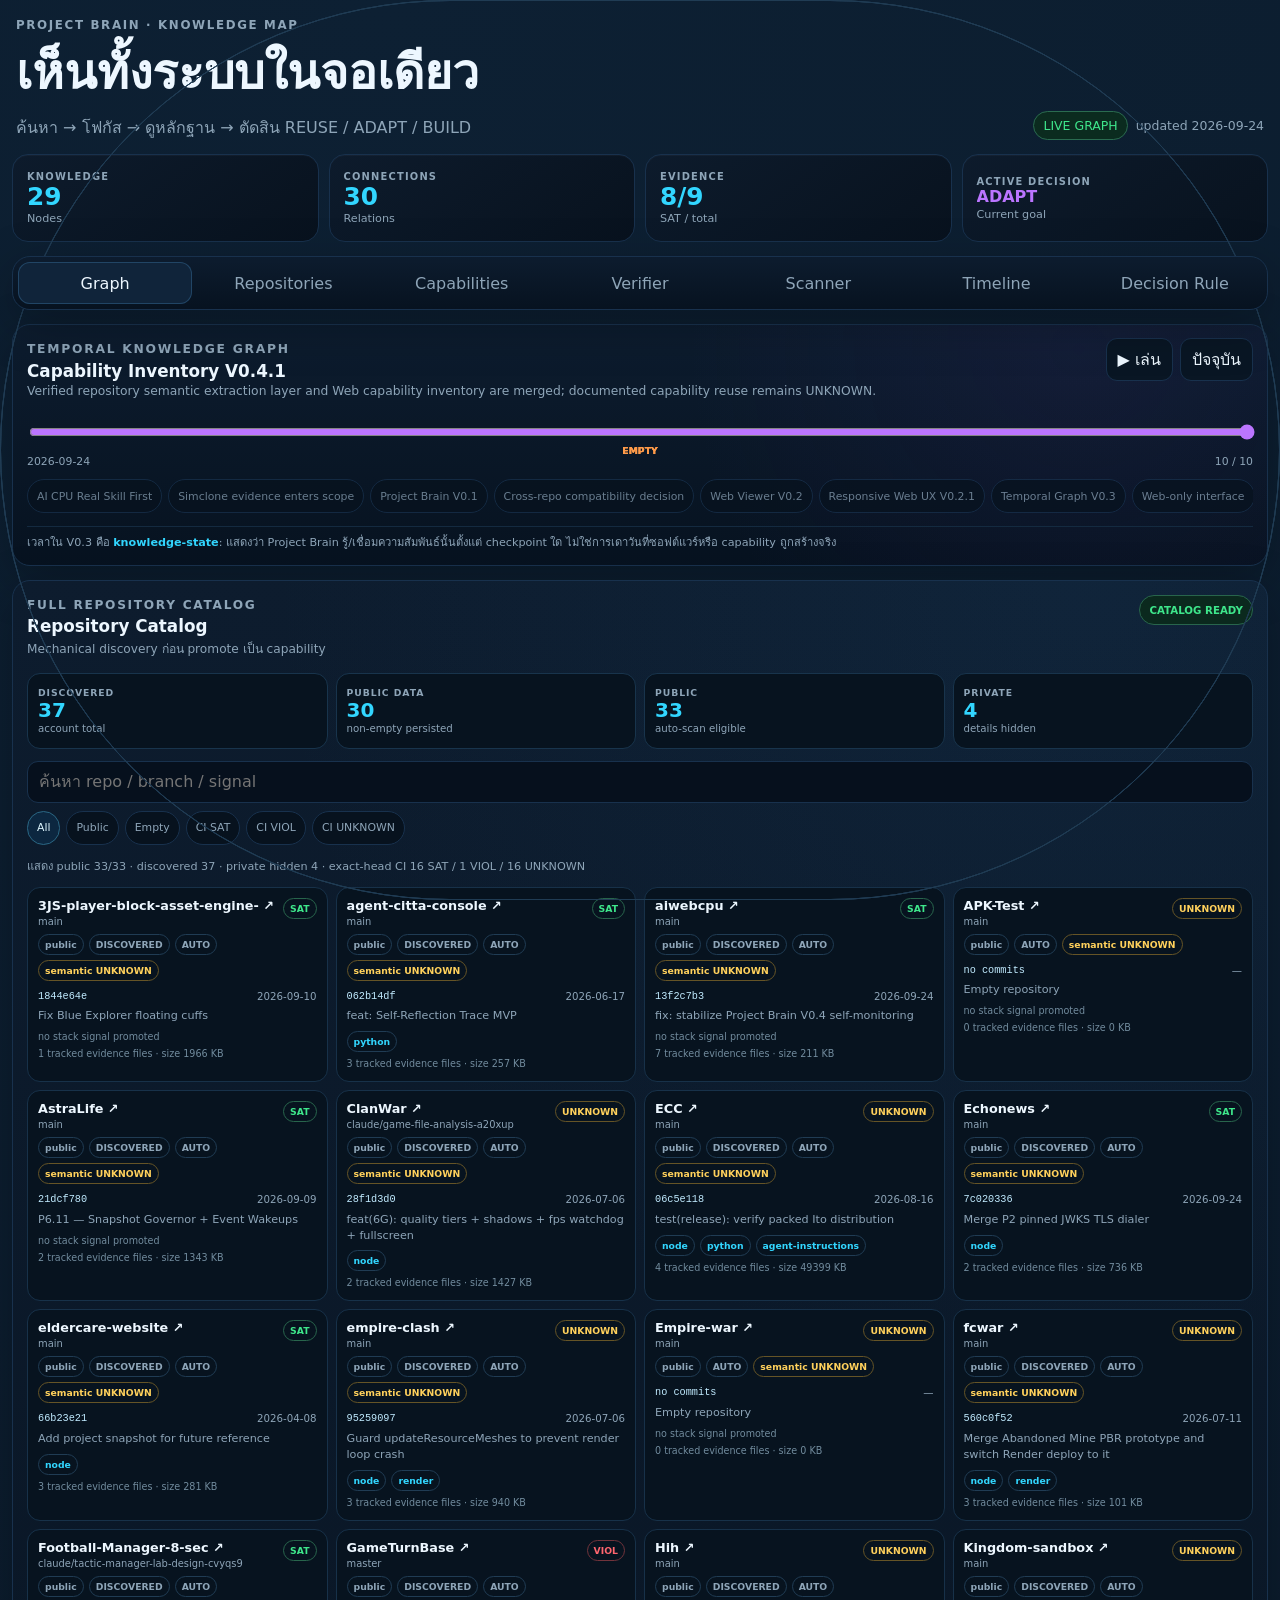
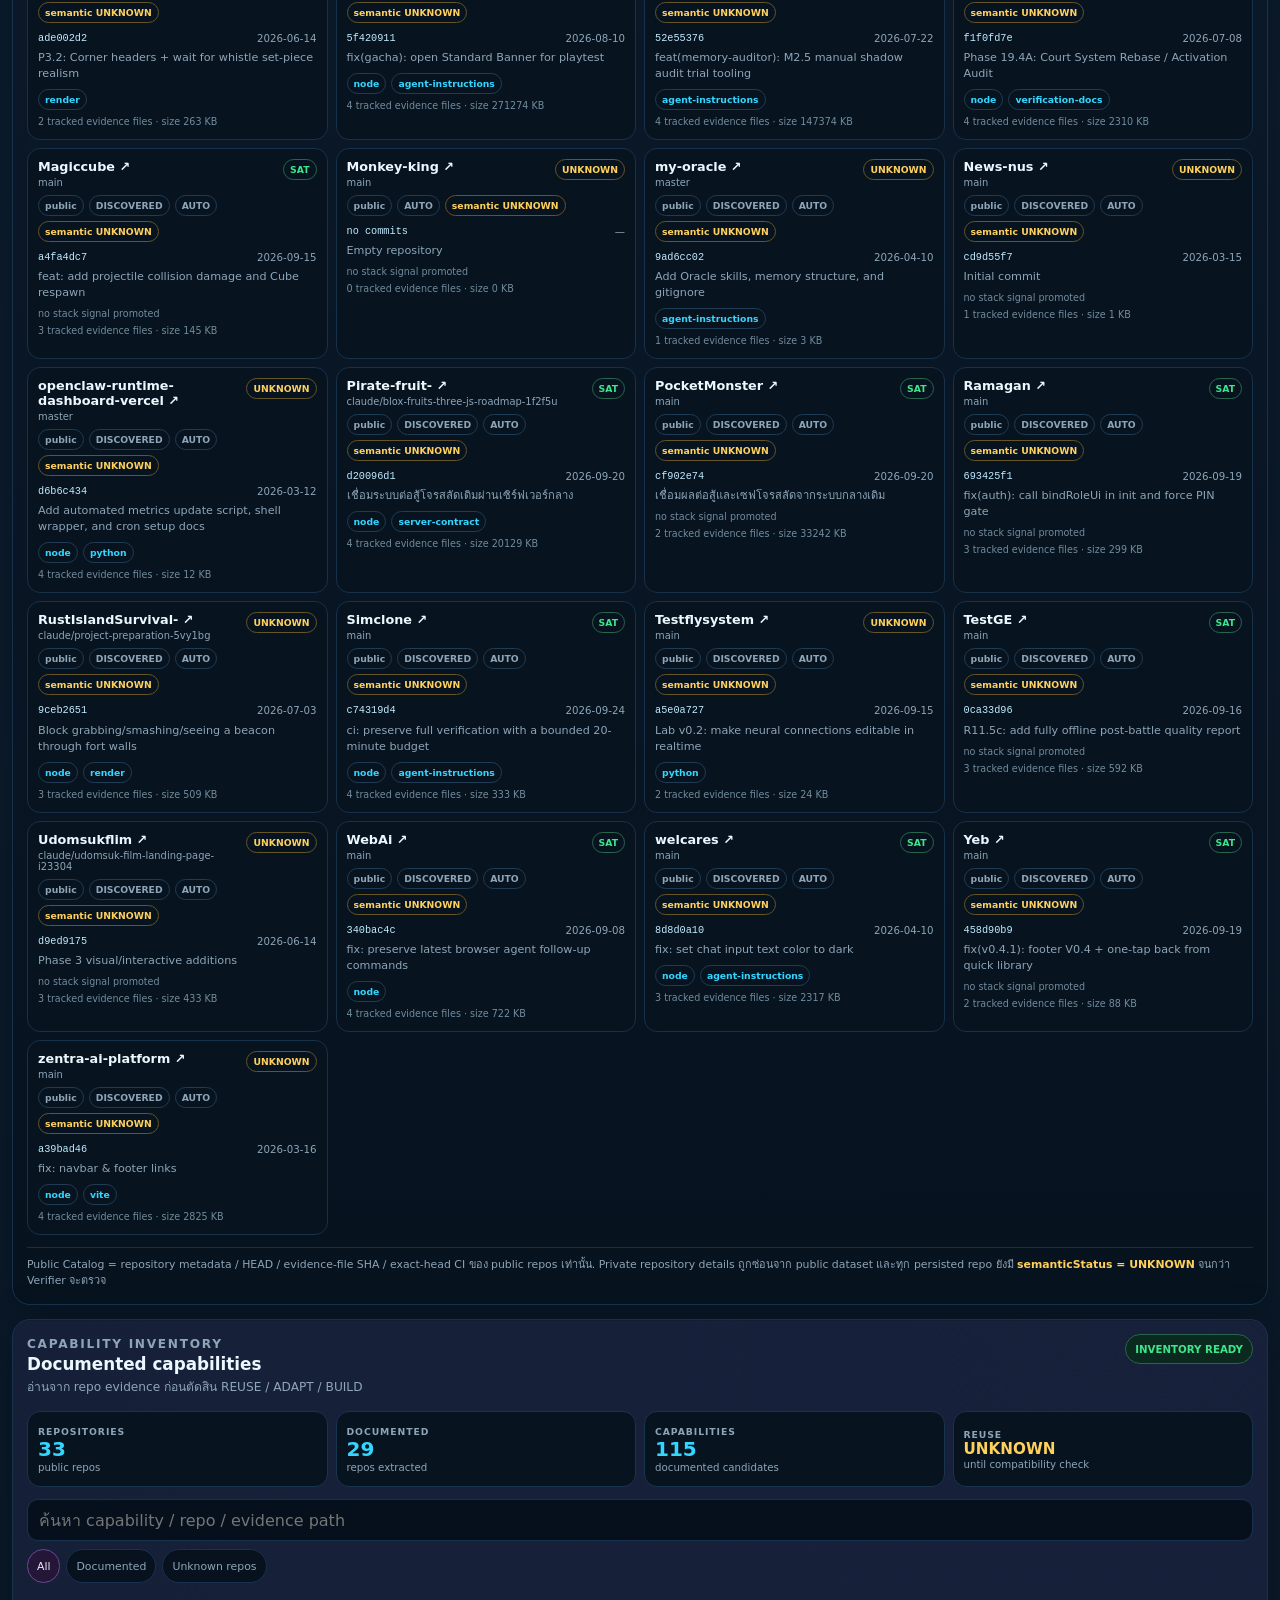
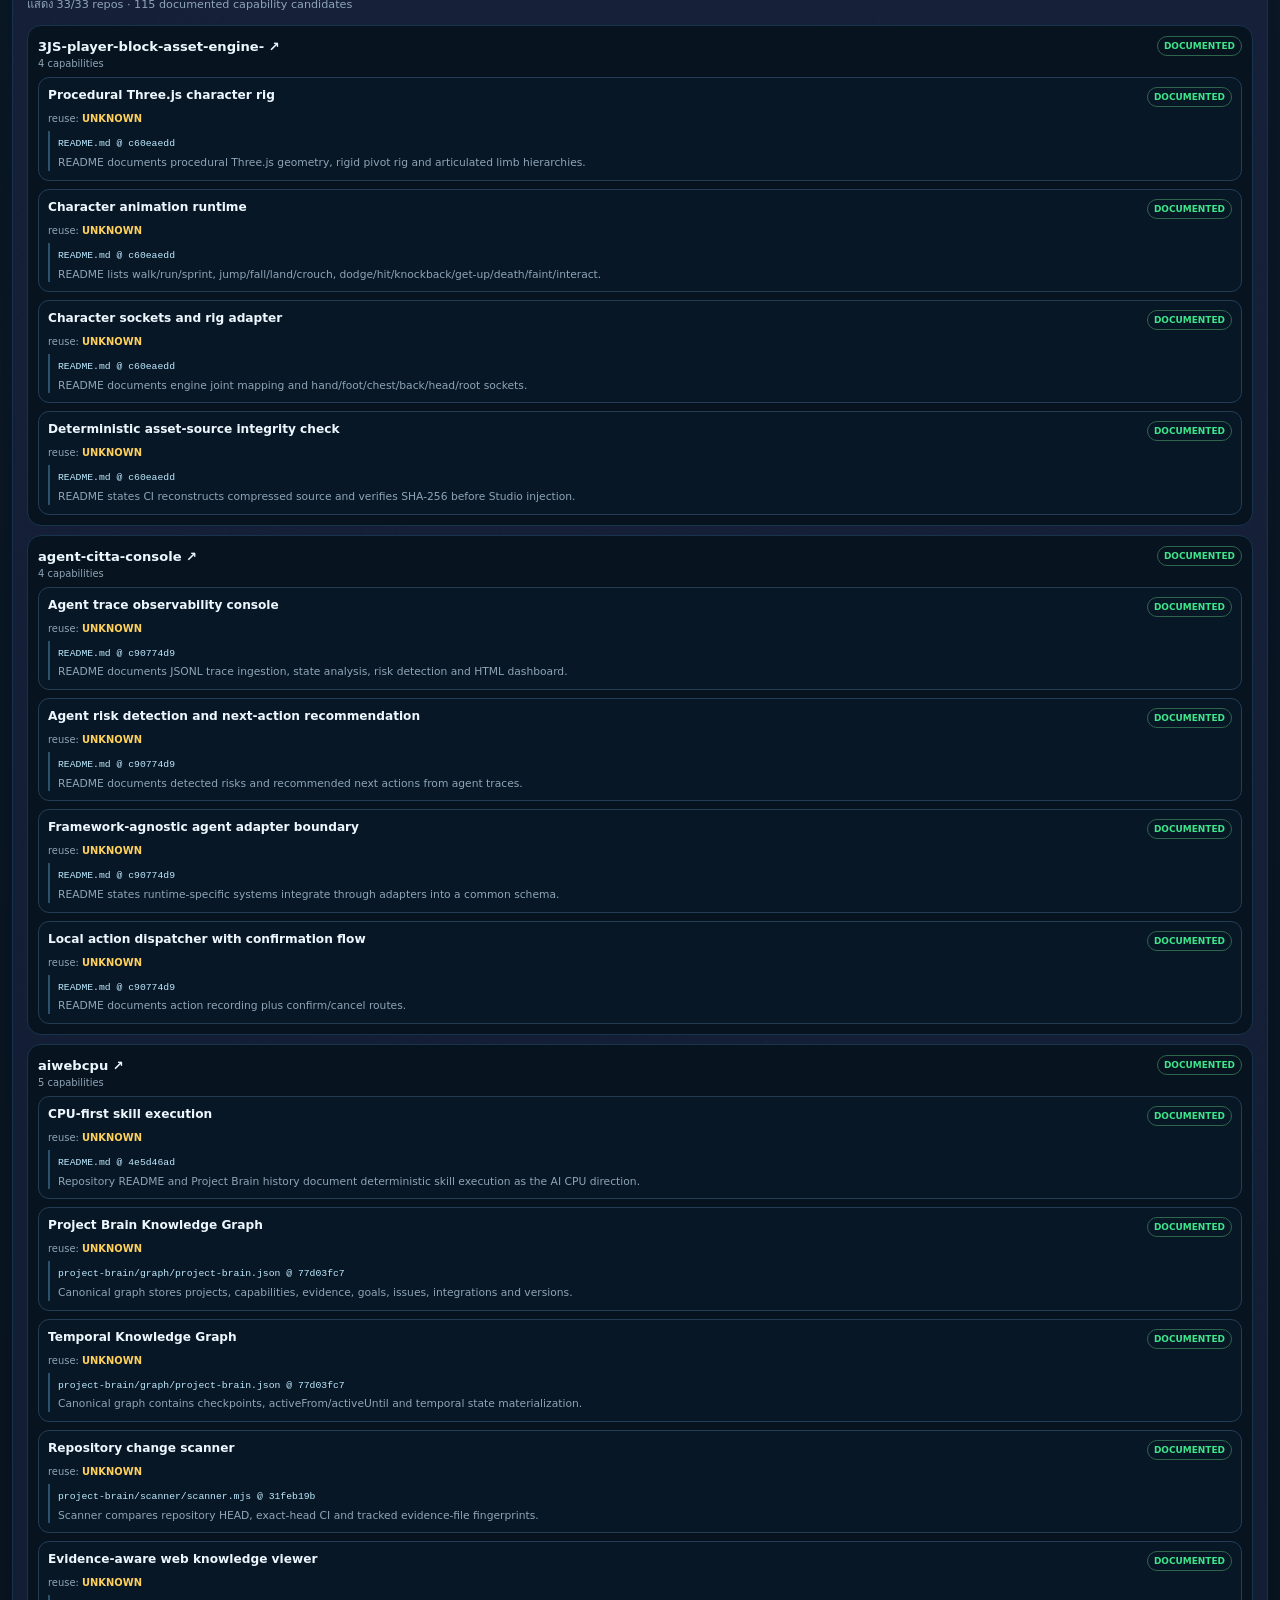
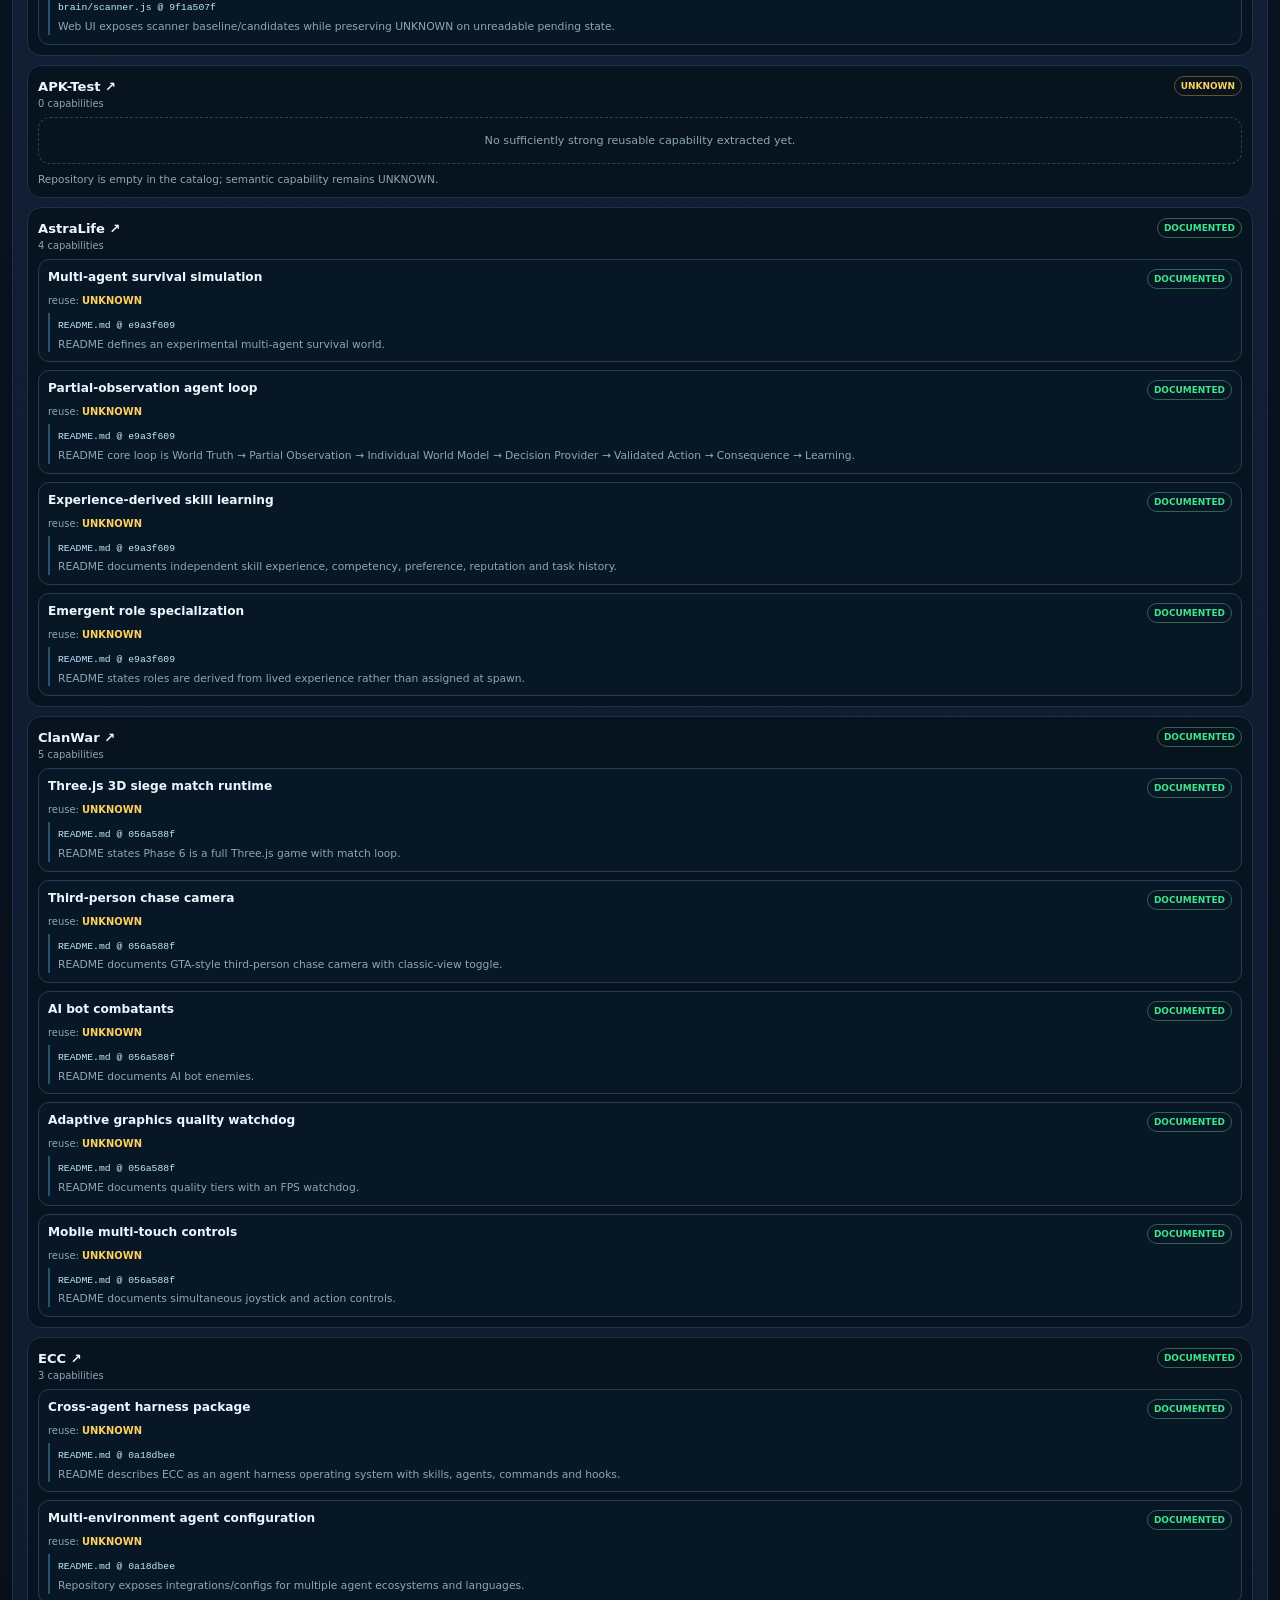
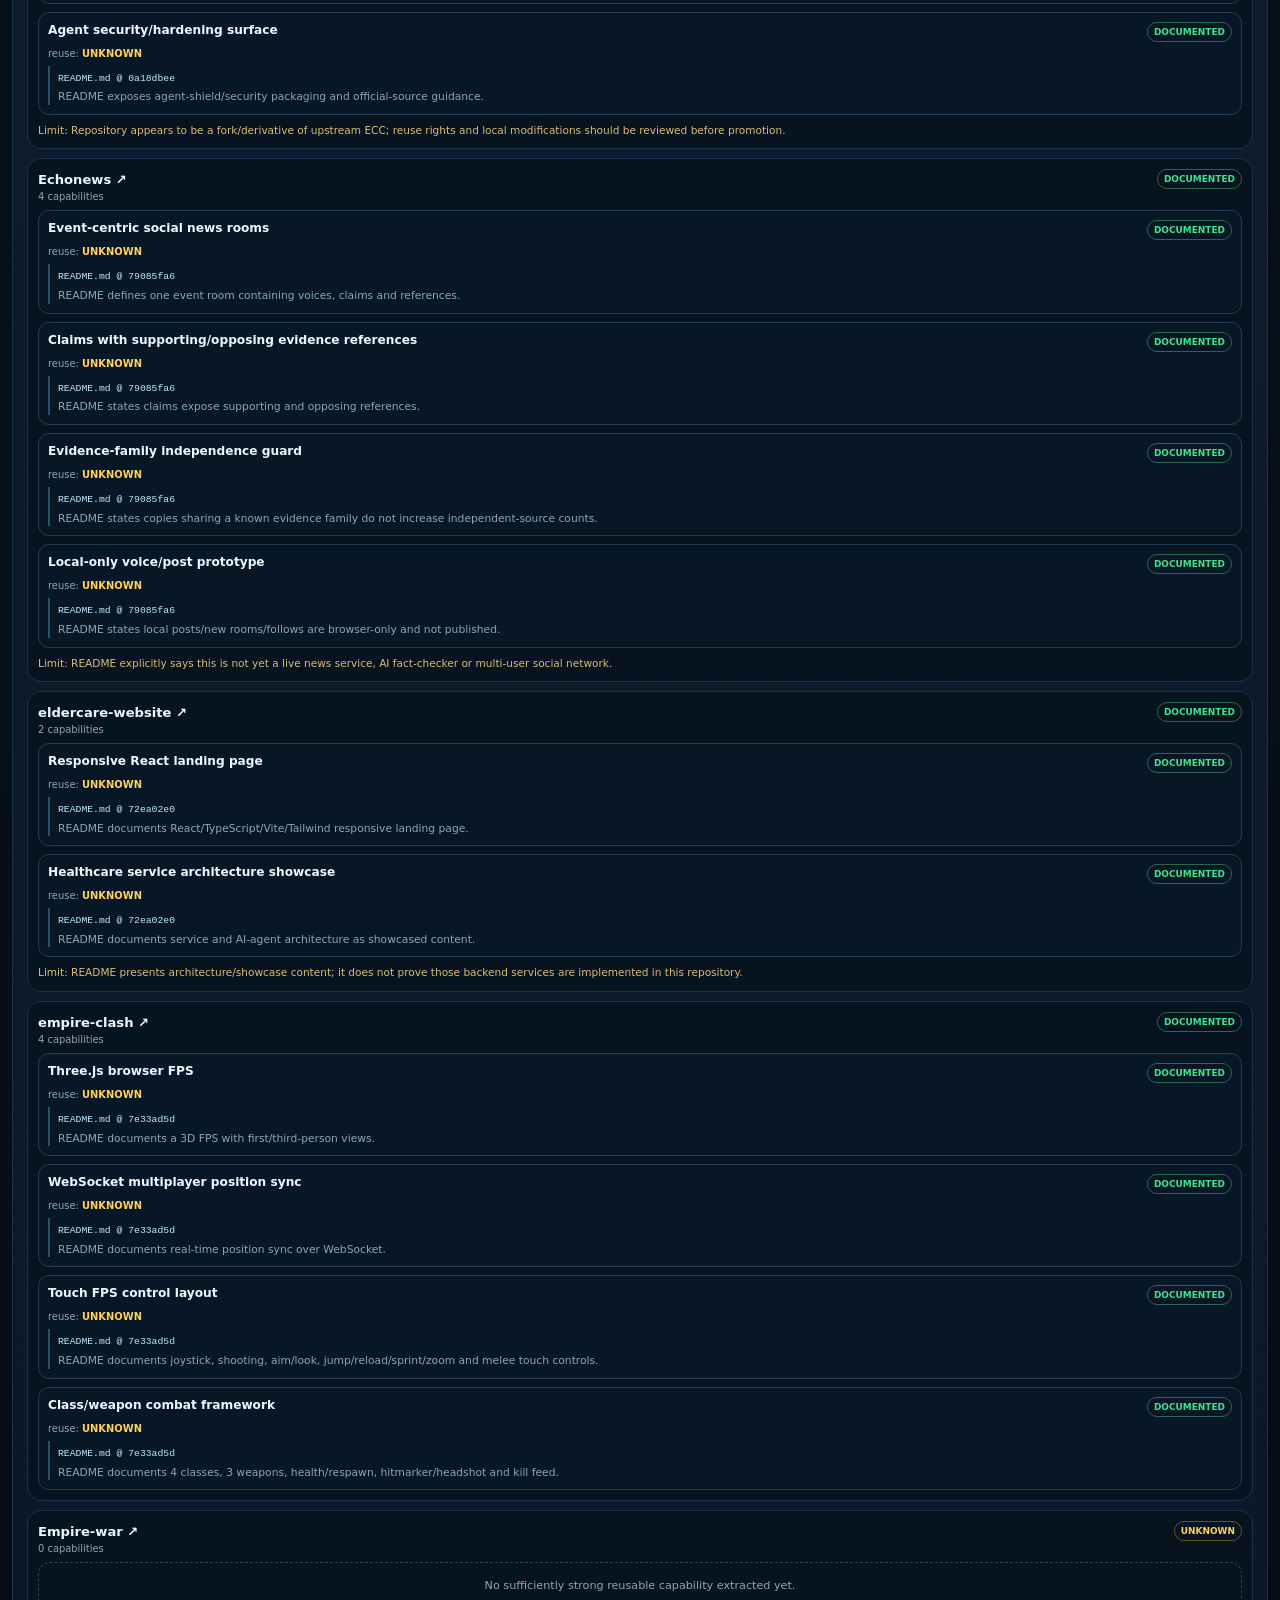
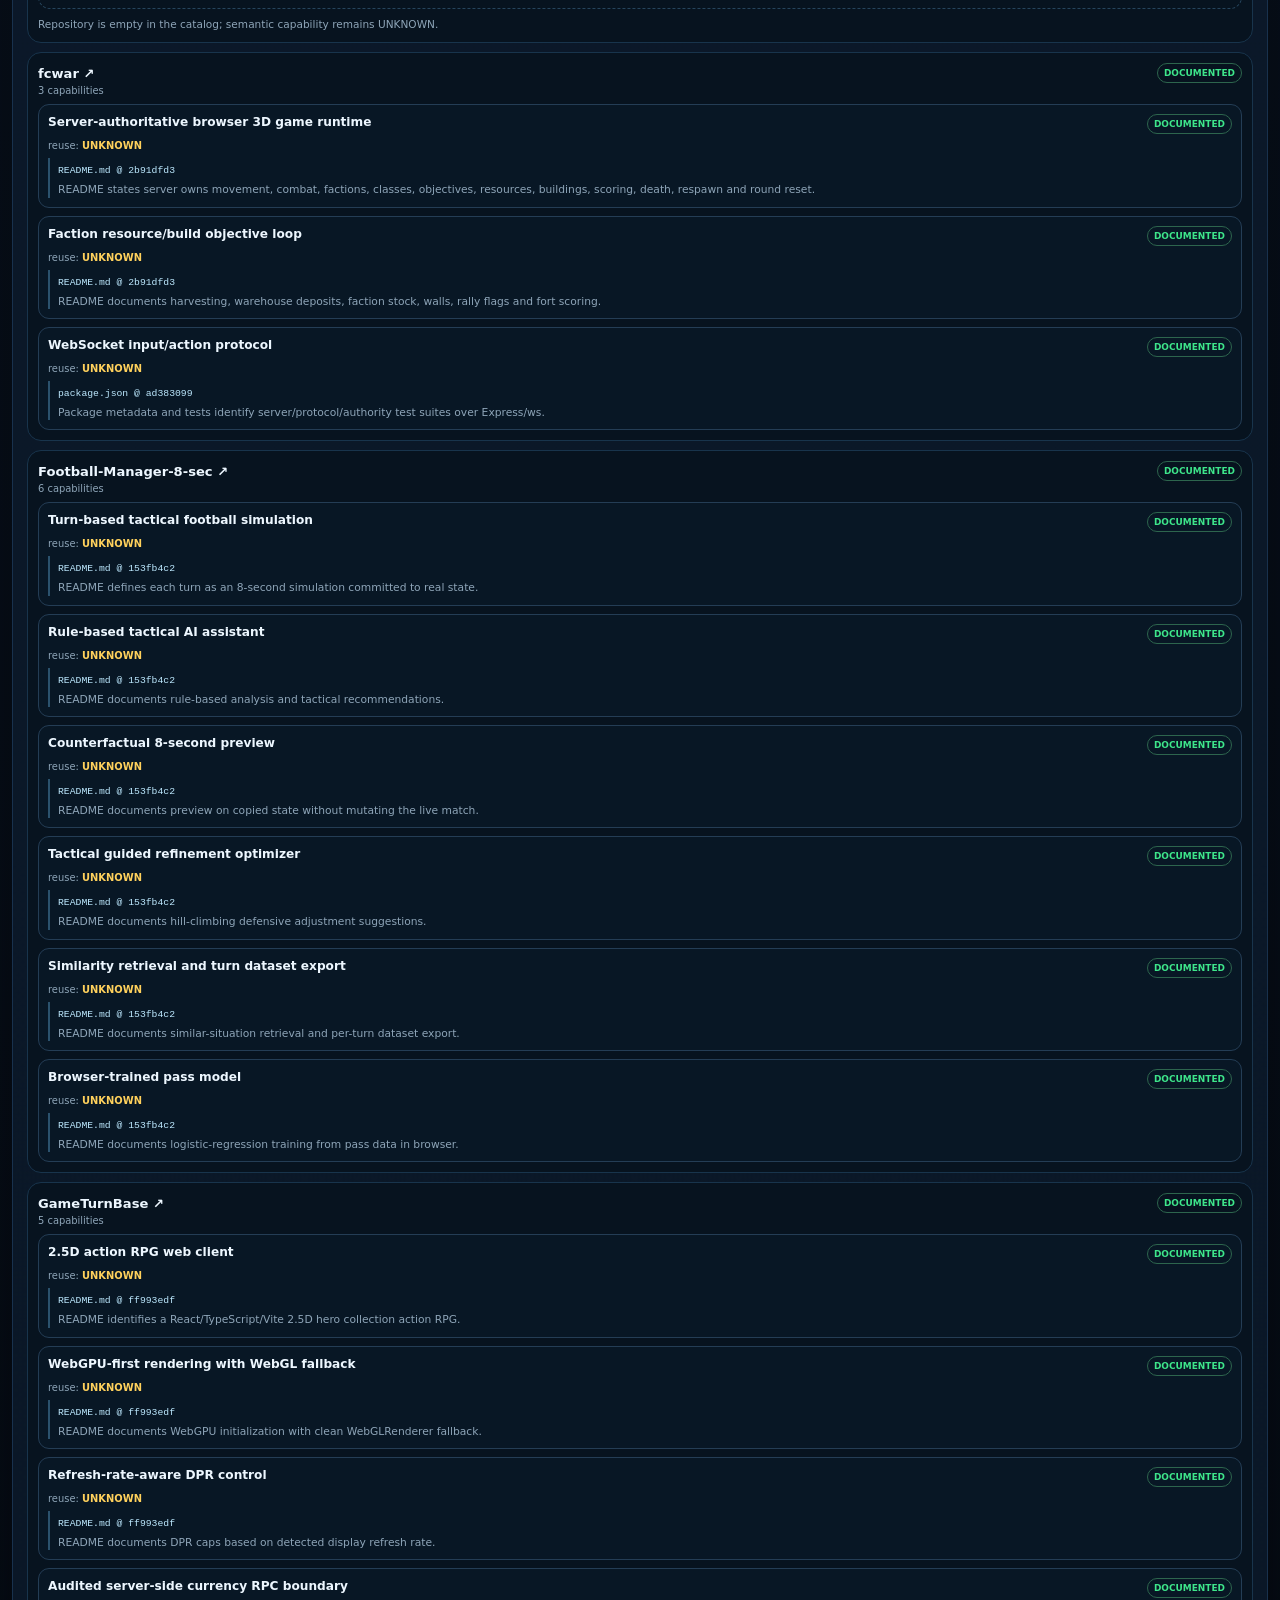
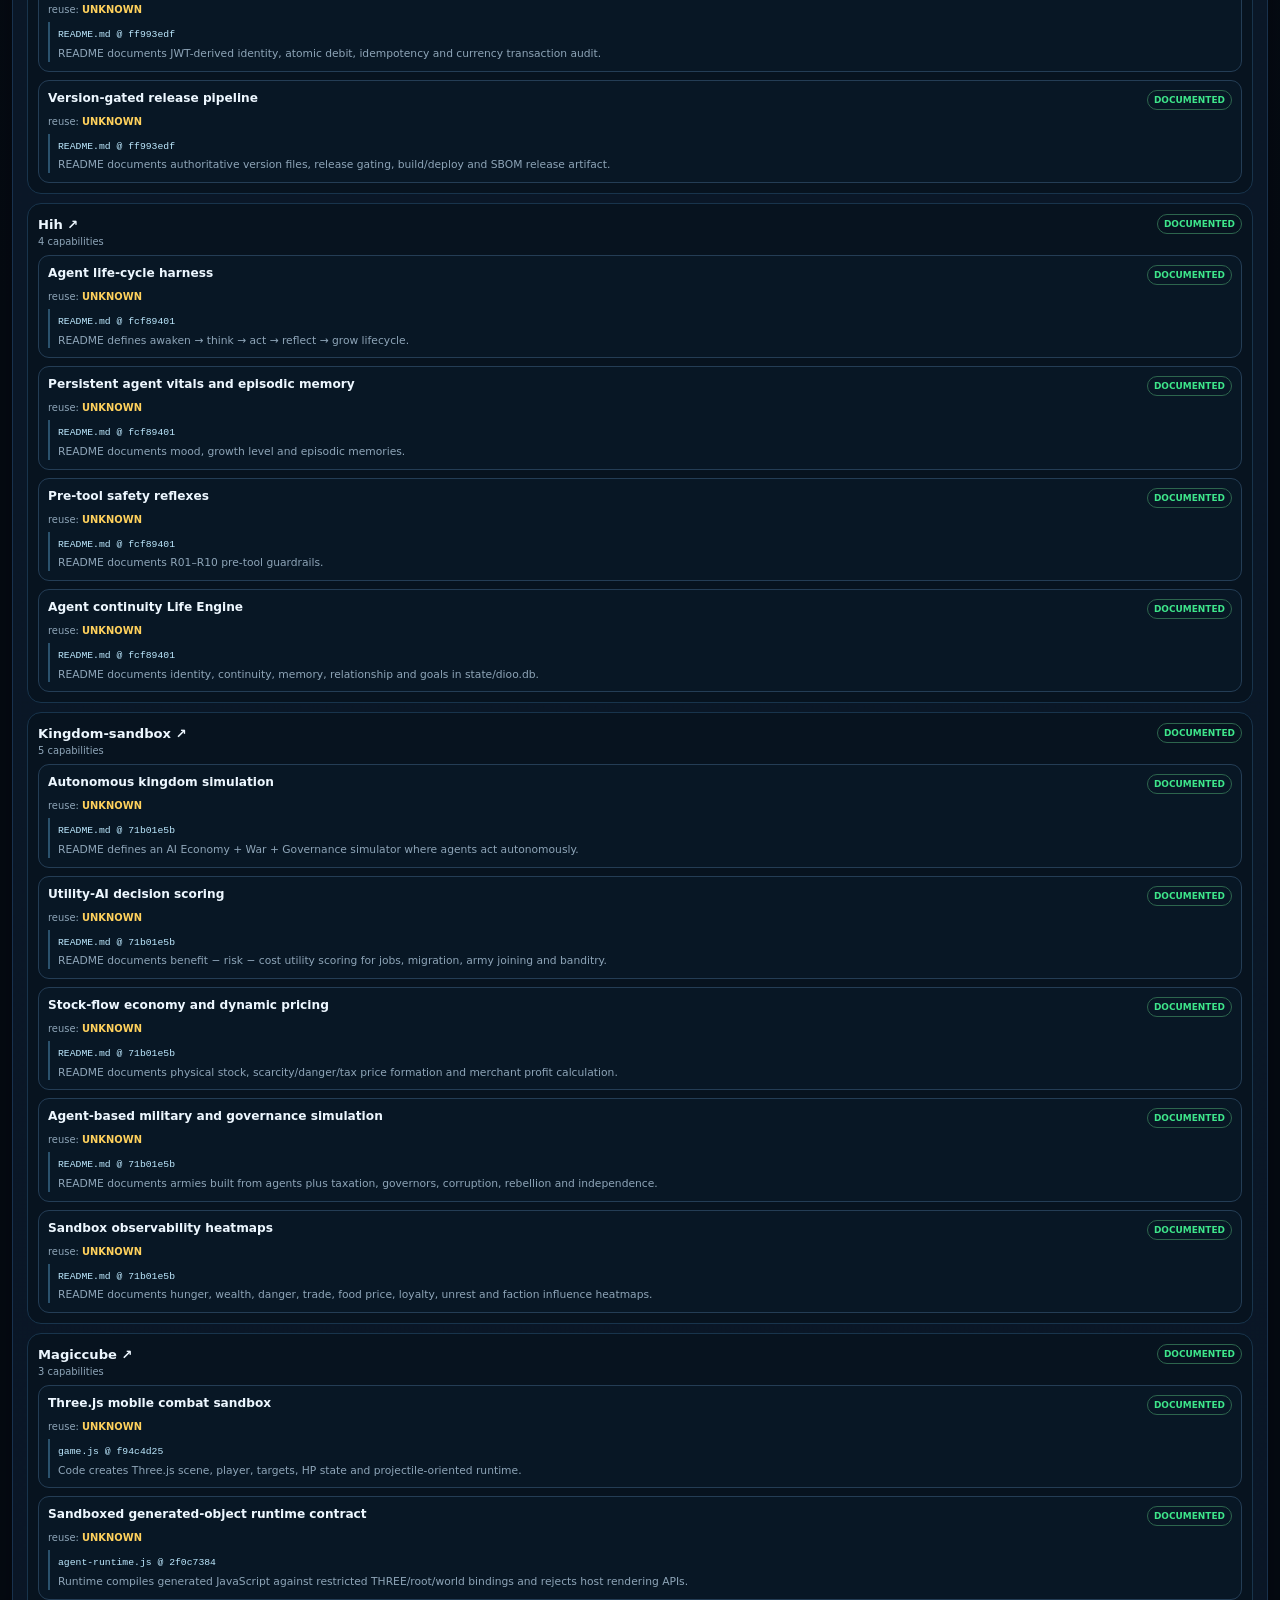
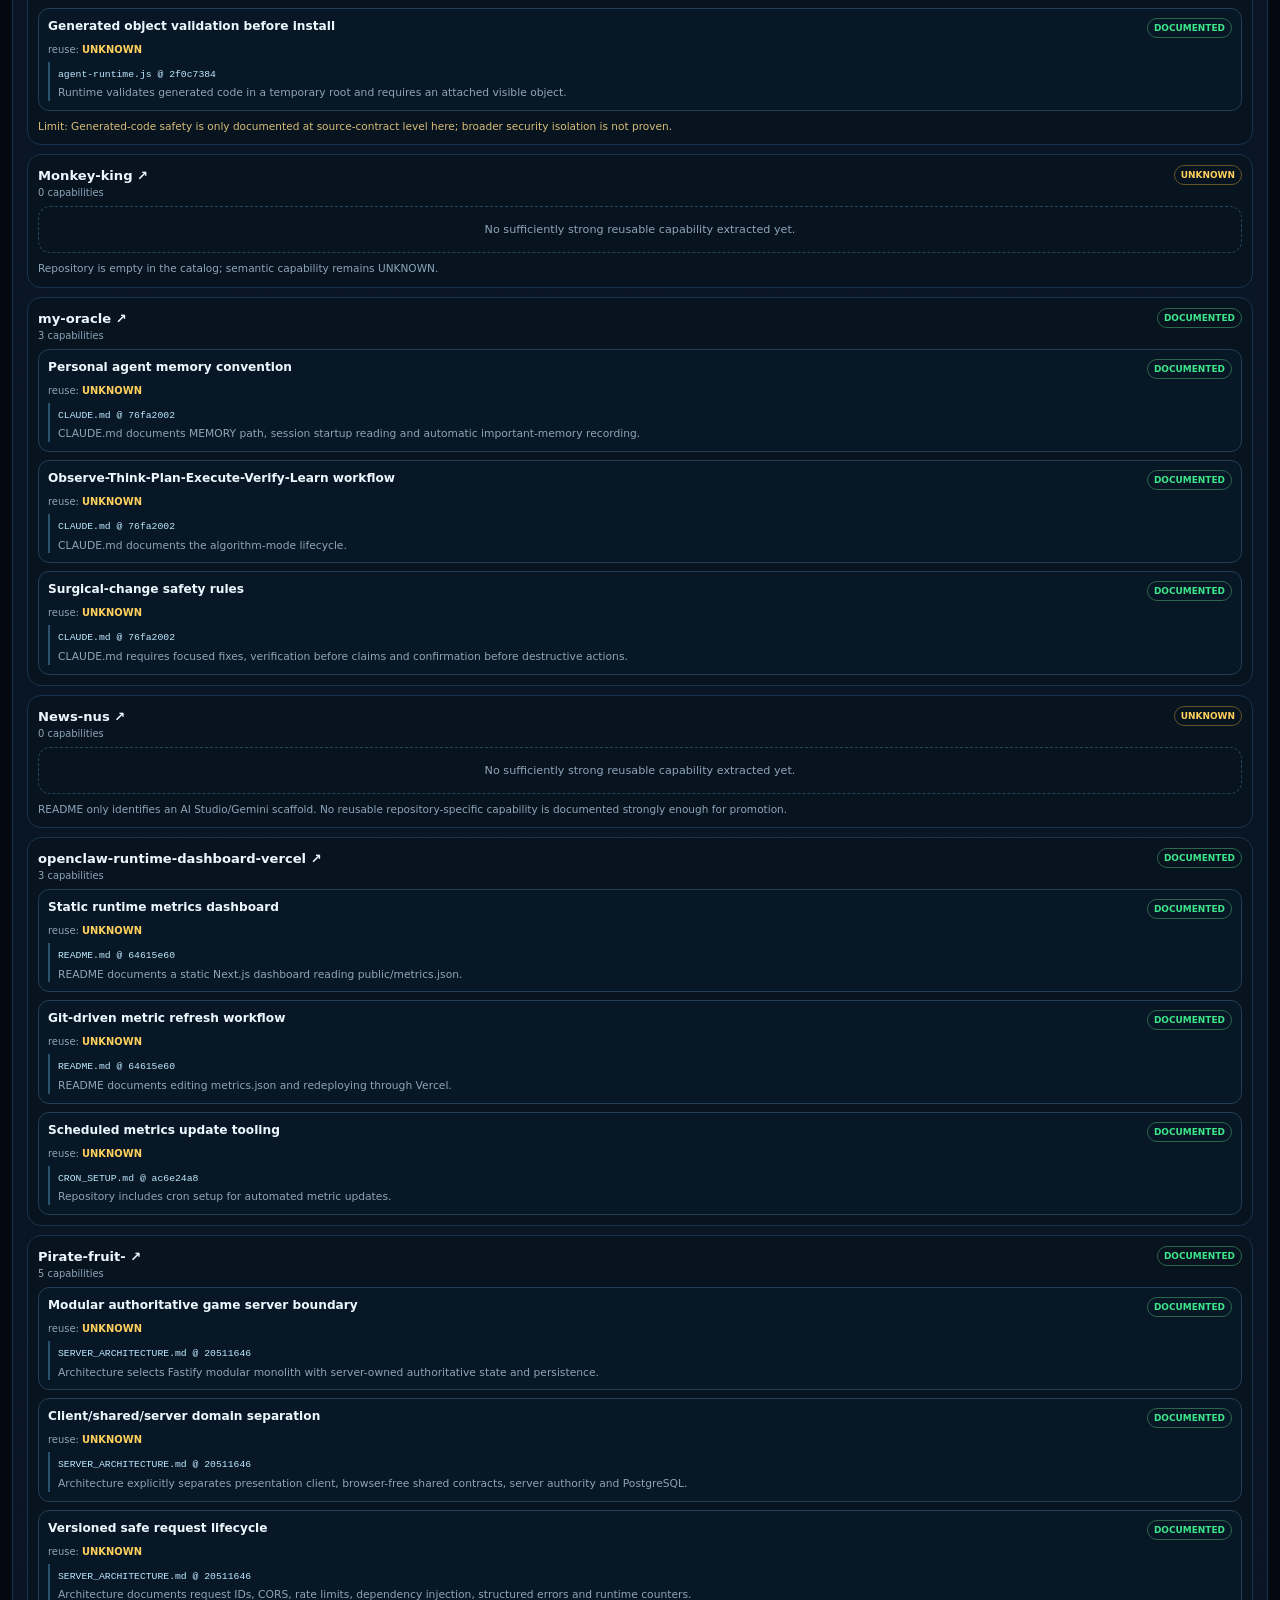
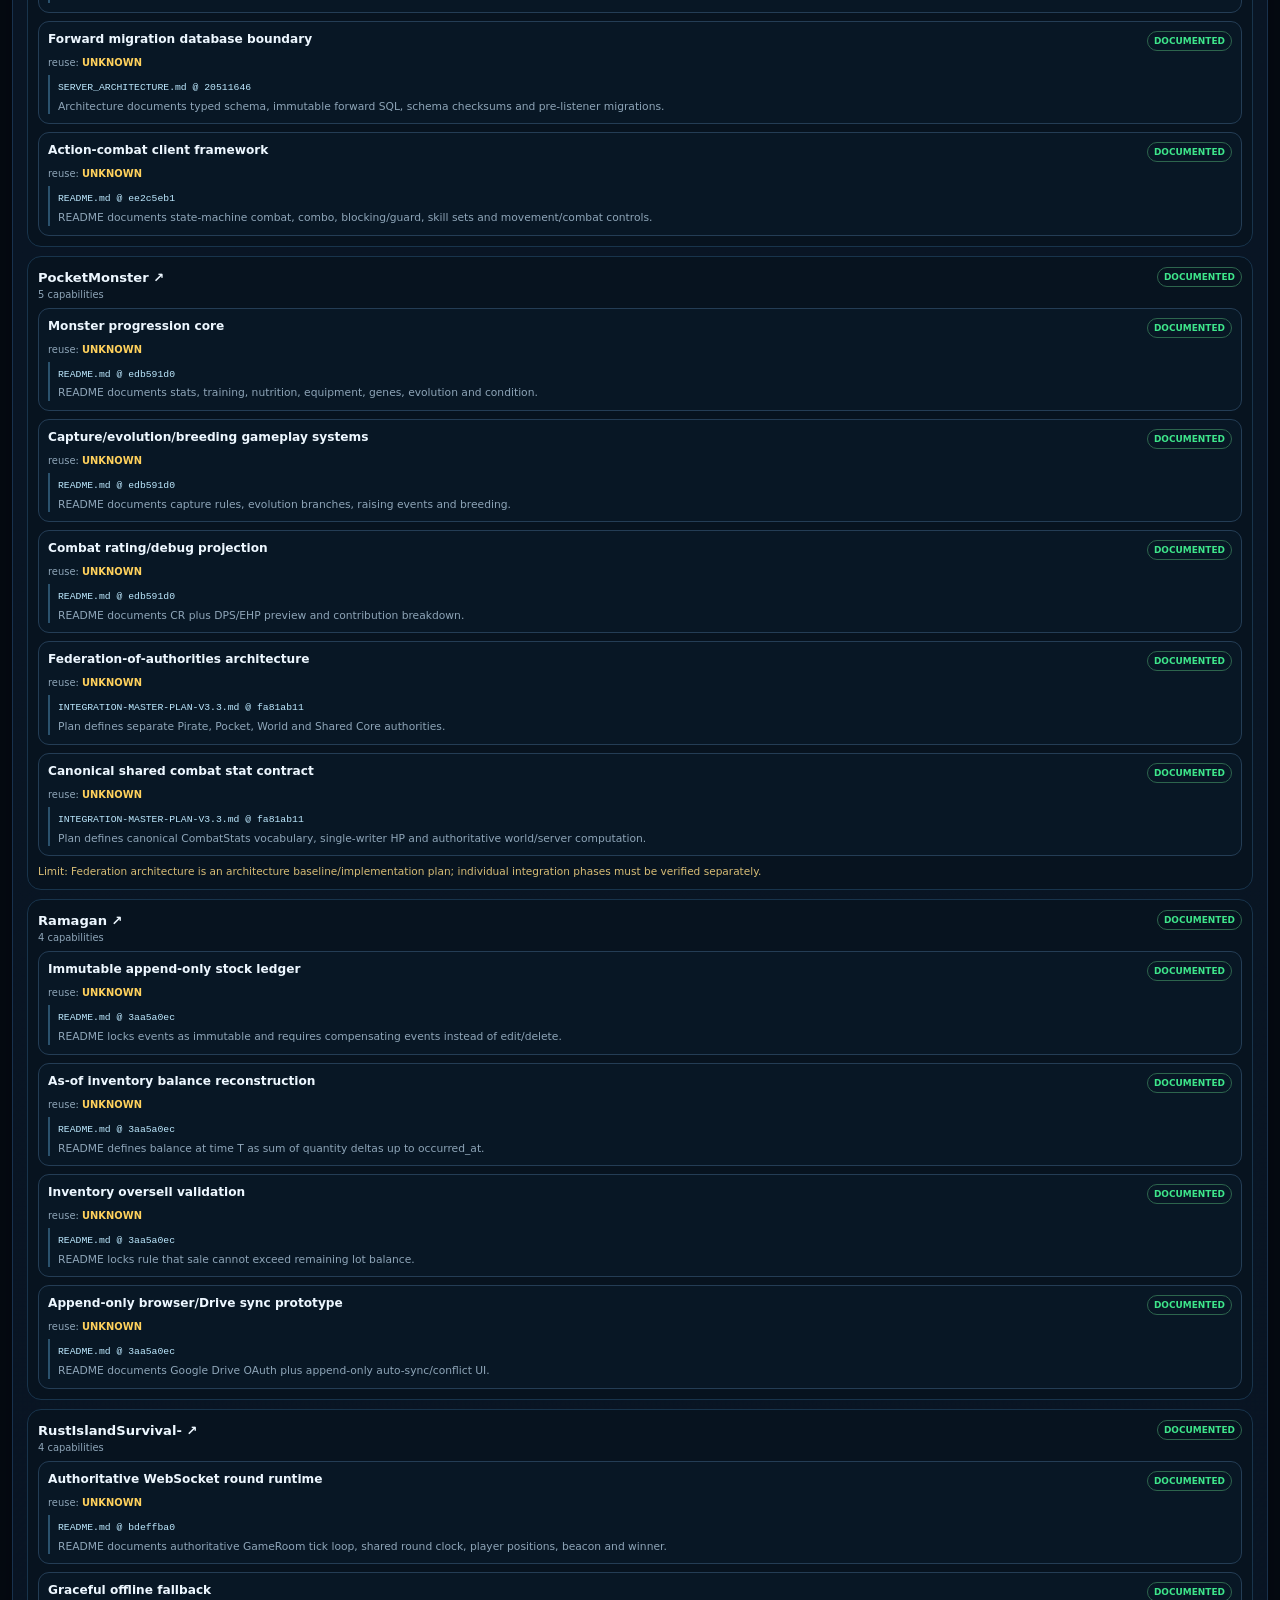
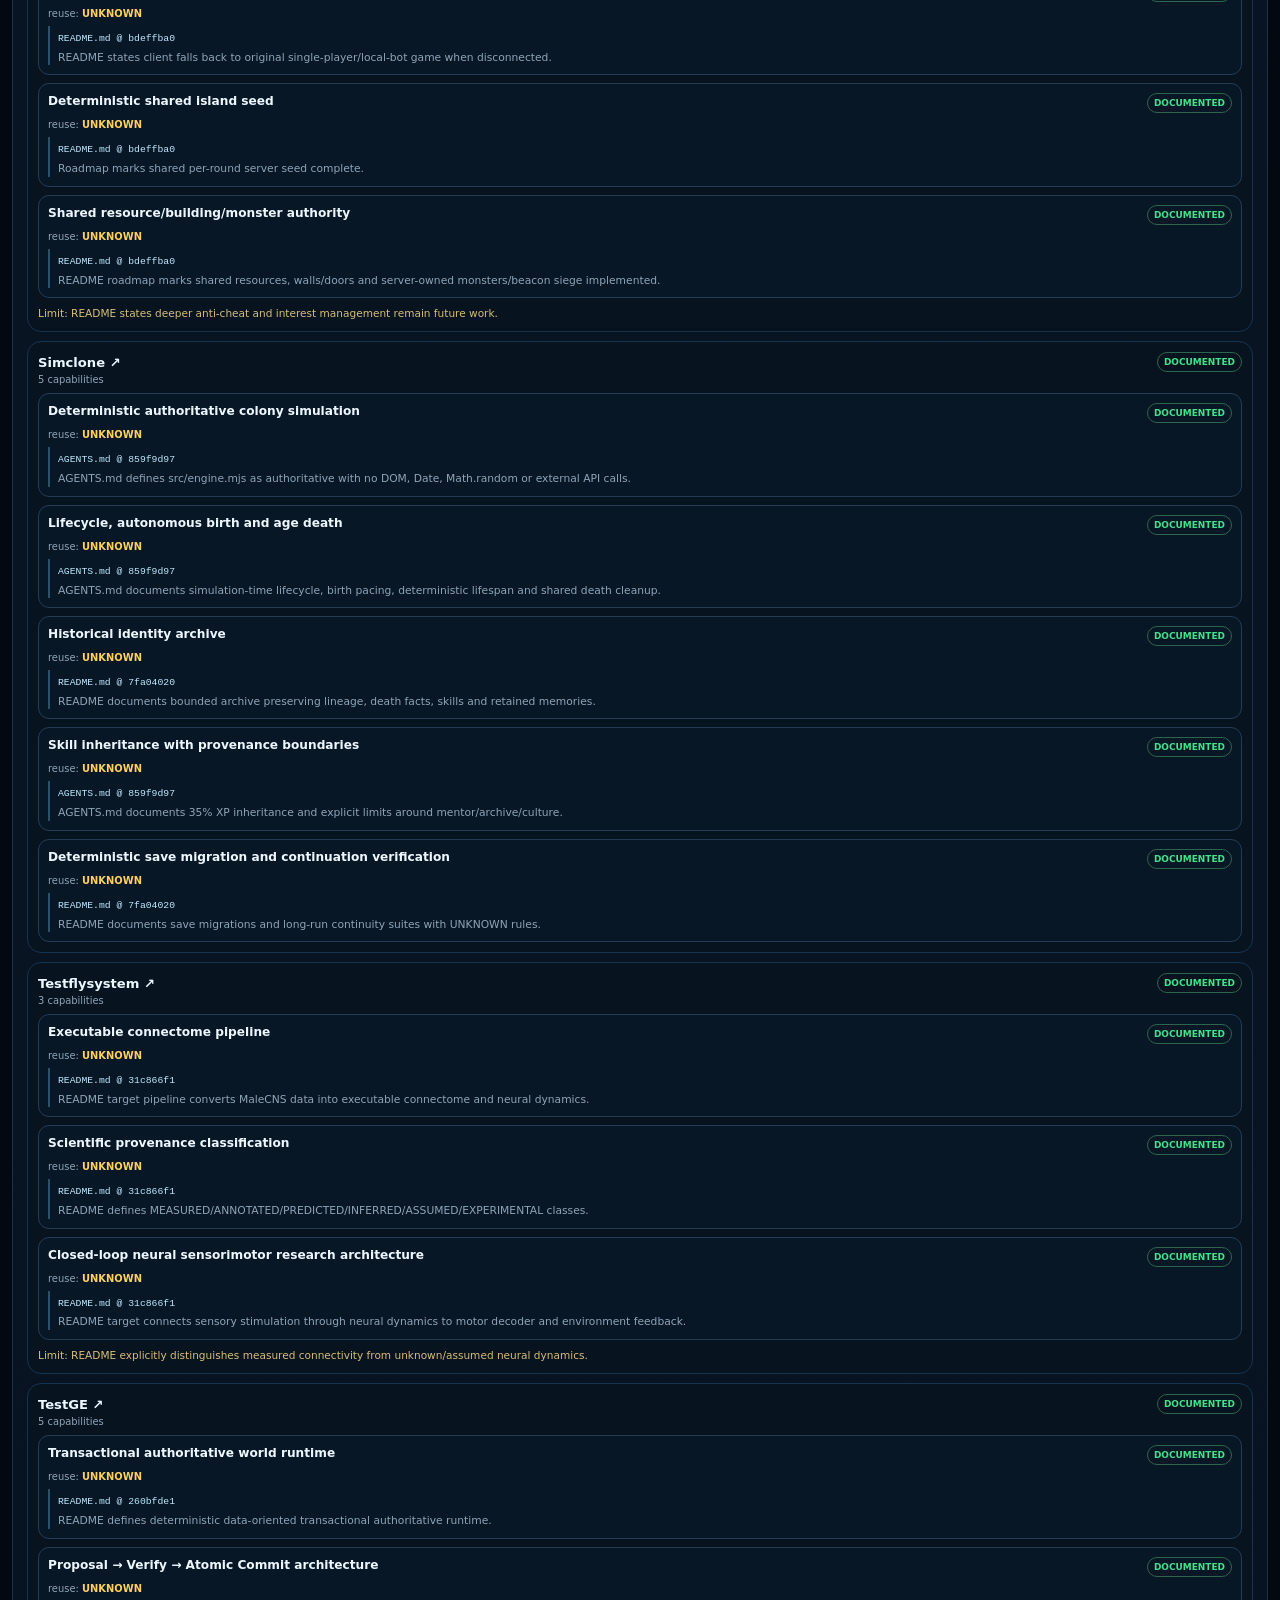
==== brain/index.html @ 03a32dd7 "feat(project-brain): add Verifier V0.5 panel to Web Viewer" ====
<!doctype html>
<html lang="th">
<head>
  <meta charset="utf-8">
  <meta name="viewport" content="width=device-width,initial-scale=1,viewport-fit=cover">
  <meta name="theme-color" content="#07111f">
  <title>Project Brain — Knowledge Graph</title>
  <link rel="stylesheet" href="./style.css">
</head>
<body>
  <header class="topbar">
    <div>
      <p class="eyebrow">PROJECT BRAIN · KNOWLEDGE MAP</p>
      <h1>เห็นทั้งระบบในจอเดียว</h1>
      <p class="subtitle">ค้นหา → โฟกัส → ดูหลักฐาน → ตัดสิน REUSE / ADAPT / BUILD</p>
    </div>
    <div class="status">
      <span id="graph-status" class="status-dot">กำลังโหลด</span>
      <span id="graph-updated"></span>
    </div>
  </header>

  <main>
    <section class="brain-pulse" aria-label="สรุป Project Brain">
      <article class="pulse-card"><small>KNOWLEDGE</small><b id="metric-nodes">—</b><span>Nodes</span></article>
      <article class="pulse-card"><small>CONNECTIONS</small><b id="metric-relations">—</b><span>Relations</span></article>
      <article class="pulse-card"><small>EVIDENCE</small><b id="metric-evidence">—</b><span>SAT / total</span></article>
      <article class="pulse-card decision"><small>ACTIVE DECISION</small><b id="metric-decision">—</b><span>Current goal</span></article>
    </section>

    <nav class="section-nav card" aria-label="Project Brain sections">
      <button type="button" data-scroll="graph-card" class="active">Graph</button>
      <button type="button" data-scroll="catalog-section">Repositories</button>
      <button type="button" data-scroll="capability-section">Capabilities</button>
      <button type="button" data-scroll="verifier-section">Verifier</button>
      <button type="button" data-scroll="scanner-section">Scanner</button>
      <button type="button" data-scroll="timeline-section">Timeline</button>
      <button type="button" data-scroll="rule-section">Decision Rule</button>
    </nav>

    <section class="time-machine card" id="time-machine" aria-label="Temporal Knowledge Graph">
      <div class="time-head">
        <div>
          <p class="eyebrow">TEMPORAL KNOWLEDGE GRAPH</p>
          <h2 id="time-label">ช่วงเวลาปัจจุบัน</h2>
          <p id="time-description">กำลังโหลด checkpoint…</p>
        </div>
        <div class="time-actions">
          <button id="time-play" type="button" aria-pressed="false">▶ เล่น</button>
          <button id="time-now" type="button">ปัจจุบัน</button>
        </div>
      </div>

      <div class="time-slider-wrap">
        <input id="time-slider" type="range" min="0" max="0" step="1" value="0" aria-label="เลือก Project Brain checkpoint">
        <div class="time-scale">
          <span id="time-date">—</span>
          <span id="time-position">0 / 0</span>
        </div>
      </div>

      <div id="time-checkpoints" class="time-checkpoints" aria-label="Project Brain checkpoints"></div>

      <p class="time-semantics">
        เวลาใน V0.3 คือ <b>knowledge-state</b>: แสดงว่า Project Brain รู้/เชื่อมความสัมพันธ์นั้นตั้งแต่ checkpoint ใด
        ไม่ใช่การเดาวันที่ซอฟต์แวร์หรือ capability ถูกสร้างจริง
      </p>
    </section>



    <section class="catalog-panel card" id="catalog-section" aria-label="Full Repository Catalog">
      <div class="catalog-head">
        <div>
          <p class="eyebrow">FULL REPOSITORY CATALOG</p>
          <h2>Repository Catalog</h2>
          <p>Mechanical discovery ก่อน promote เป็น capability</p>
        </div>
        <span class="catalog-status" id="catalog-status">กำลังโหลด</span>
      </div>

      <div class="catalog-metrics">
        <article><small>DISCOVERED</small><b id="catalog-total">—</b><span>account total</span></article>
        <article><small>PUBLIC DATA</small><b id="catalog-nonempty">—</b><span>non-empty persisted</span></article>
        <article><small>PUBLIC</small><b id="catalog-public">—</b><span>auto-scan eligible</span></article>
        <article><small>PRIVATE</small><b id="catalog-private">—</b><span>details hidden</span></article>
      </div>

      <div class="catalog-controls">
        <input id="catalog-search" type="search" placeholder="ค้นหา repo / branch / signal">
        <div id="catalog-filters" class="catalog-filters">
          <button type="button" data-catalog-filter="all" class="active">All</button>
          <button type="button" data-catalog-filter="public">Public</button>
          <button type="button" data-catalog-filter="empty">Empty</button>
          <button type="button" data-catalog-filter="SAT">CI SAT</button>
          <button type="button" data-catalog-filter="VIOL">CI VIOL</button>
          <button type="button" data-catalog-filter="UNKNOWN">CI UNKNOWN</button>
        </div>
      </div>

      <div class="catalog-summary-line" id="catalog-summary-line">—</div>
      <div id="catalog-repos" class="catalog-repos"></div>

      <p class="catalog-boundary">
        Public Catalog = repository metadata / HEAD / evidence-file SHA / exact-head CI ของ public repos เท่านั้น.
        Private repository details ถูกซ่อนจาก public dataset และทุก persisted repo ยังมี <b>semanticStatus = UNKNOWN</b> จนกว่า Verifier จะตรวจ
      </p>
    </section>


    <section class="capability-panel card" id="capability-section" aria-label="Repository Capability Inventory">
      <div class="capability-head">
        <div>
          <p class="eyebrow">CAPABILITY INVENTORY</p>
          <h2>Documented capabilities</h2>
          <p>อ่านจาก repo evidence ก่อนตัดสิน REUSE / ADAPT / BUILD</p>
        </div>
        <span id="capability-status" class="capability-status">กำลังโหลด</span>
      </div>

      <div class="capability-metrics">
        <article><small>REPOSITORIES</small><b id="capability-repos">—</b><span>public repos</span></article>
        <article><small>DOCUMENTED</small><b id="capability-documented">—</b><span>repos extracted</span></article>
        <article><small>CAPABILITIES</small><b id="capability-count">—</b><span>documented candidates</span></article>
        <article><small>REUSE</small><b id="capability-reuse">UNKNOWN</b><span>until compatibility check</span></article>
      </div>

      <div class="capability-controls">
        <input id="capability-search" type="search" placeholder="ค้นหา capability / repo / evidence path">
        <div class="capability-filters">
          <button type="button" data-capability-filter="all" class="active">All</button>
          <button type="button" data-capability-filter="DOCUMENTED">Documented</button>
          <button type="button" data-capability-filter="UNKNOWN">Unknown repos</button>
        </div>
      </div>

      <div id="capability-summary-line" class="capability-summary-line">—</div>
      <div id="capability-repositories" class="capability-repositories"></div>

      <p class="capability-boundary">
        <b>DOCUMENTED ≠ VERIFIED REUSE.</b>
        Inventory ยืนยันเพียงว่า repo มีหลักฐานรองรับข้อความนี้ ส่วน compatibility, safety และการเลือก
        REUSE / ADAPT / BUILD ยังเป็น <b>UNKNOWN</b> จนกว่าจะตรวจตาม goal จริง
      </p>
    </section>


    <section class="verifier-panel card" id="verifier-section" aria-label="Project Brain Verifier">
      <div class="verifier-head">
        <div>
          <p class="eyebrow">VERIFIER V0.5</p>
          <h2>Goal-specific verification</h2>
          <p>DOCUMENTED → Contract → SAT / VIOL / UNKNOWN → REUSE / ADAPT / BUILD</p>
        </div>
        <span id="verifier-status" class="verifier-status">กำลังโหลด</span>
      </div>

      <div class="verifier-metrics">
        <article><small>CONTRACT</small><b id="verifier-contract">—</b><span>selected goal</span></article>
        <article><small>VERDICT</small><b id="verifier-verdict">—</b><span>required checks</span></article>
        <article><small>DECISION</small><b id="verifier-decision">—</b><span>reuse strategy</span></article>
        <article><small>AUTO APPLY</small><b>OFF</b><span>review required</span></article>
      </div>

      <div class="verifier-controls">
        <select id="verifier-select" aria-label="เลือก verification contract"></select>
        <button id="verifier-refresh" type="button">รีเฟรช</button>
      </div>

      <div id="verifier-goal" class="verifier-goal">—</div>
      <div id="verifier-results" class="verifier-results"></div>

      <div class="verifier-patch" id="verifier-patch">
        <h3>Graph Patch Candidate</h3>
        <p>—</p>
      </div>

      <p class="verifier-boundary">
        <b>CI SAT ไม่ใช่ semantic proof โดยอัตโนมัติ</b> ·
        UNKNOWN ไม่ใช่ PASS ·
        Graph patch เป็น candidate เท่านั้นและห้าม auto-merge
      </p>
    </section>

    <section class="scanner-panel card" id="scanner-section" aria-label="Project Brain GitHub Scanner">
      <div class="scanner-head">
        <div>
          <p class="eyebrow">GITHUB SCANNER V0.4</p>
          <h2>Repository Change Inbox</h2>
          <p>ตรวจ repo แบบ deterministic ก่อนส่งความหมายให้ Verify</p>
        </div>
        <div class="scanner-head-actions">
          <span id="scanner-status" class="scanner-status">กำลังโหลด</span>
          <button id="scanner-refresh" type="button">รีเฟรช</button>
        </div>
      </div>

      <div class="scanner-metrics">
        <article><small>MONITORED</small><b id="scanner-monitored">—</b><span>repositories</span></article>
        <article><small>BASELINE</small><b id="scanner-baseline">—</b><span>accepted heads</span></article>
        <article><small>PENDING</small><b id="scanner-pending">—</b><span>candidates</span></article>
        <article><small>SEMANTIC</small><b id="scanner-semantic">UNKNOWN</b><span>until verified</span></article>
      </div>

      <div class="scanner-policy">
        <span>Auto graph write: <b>OFF</b></span>
        <span>Auto merge: <b>OFF</b></span>
        <span>Candidate verdict: <b>UNKNOWN</b></span>
      </div>

      <div>
        <h3>Accepted repository baseline</h3>
        <div id="scanner-repos" class="scanner-repos"></div>
      </div>

      <div class="scanner-inbox">
        <div class="scanner-inbox-head">
          <div>
            <h3>Pending candidate review</h3>
            <p id="scanner-inbox-copy">กำลังตรวจ automation branch…</p>
          </div>
          <a id="scanner-pr-link" href="#" target="_blank" rel="noopener" hidden>เปิด Scanner PR ↗</a>
        </div>
        <div id="scanner-candidates" class="scanner-candidates"></div>
      </div>

      <p class="scanner-boundary">
        HEAD SHA, file SHA และ exact-head CI เป็น mechanical evidence เท่านั้น
        การสรุปว่าเกิด capability ใหม่หรือเลือก REUSE / ADAPT / BUILD ต้องผ่าน Verify ก่อนเสมอ
      </p>
    </section>

    <section class="controls card">
      <label class="search">
        <span>ค้นหา</span>
        <input id="search" type="search" placeholder="เช่น rollback, Simclone, evidence">
      </label>

      <div class="preset-row" aria-label="มุมมองด่วน">
        <span>มุมมองด่วน</span>
        <button class="preset-chip active" data-preset="all" type="button">ทั้งหมด</button>
        <button class="preset-chip" data-preset="core" type="button">Core</button>
        <button class="preset-chip" data-preset="reuse" type="button">Reuse</button>
        <button class="preset-chip" data-preset="problems" type="button">Problems</button>
        <button class="preset-chip" data-preset="evidence" type="button">Evidence</button>
      </div>

      <details class="filter-drawer">
        <summary>ตัวกรองประเภท Node <span id="filter-count">ทั้งหมด</span></summary>
        <div class="filters" id="type-filters" aria-label="กรองประเภท node"></div>
      </details>

      <div class="toolbar">
        <button id="fit" type="button">พอดีจอ</button>
        <button id="zoom-out" type="button" aria-label="ซูมออก">−</button>
        <button id="zoom-in" type="button" aria-label="ซูมเข้า">＋</button>
        <button id="focus-mode" type="button" aria-pressed="false">โฟกัสความสัมพันธ์</button>
        <label class="toggle">
          <input id="edge-labels" type="checkbox" checked>
          <span>ชื่อ relation</span>
        </label>
      </div>
    </section>

    <section class="workspace">
      <article class="graph-card card" id="graph-card">
        <div class="graph-head">
          <div>
            <h2>แผนที่ความรู้ปัจจุบัน</h2>
            <p id="summary">—</p>
          </div>
          <button id="reset-selection" type="button">ล้างการเลือก</button>
        </div>

        <div class="legend" id="legend"></div>

        <div class="svg-wrap" id="svg-wrap">
          <svg id="graph" role="img" aria-label="Project Brain Knowledge Graph">
            <defs>
              <marker id="arrow-green" markerWidth="10" markerHeight="10" refX="9" refY="3" orient="auto" markerUnits="strokeWidth"><path d="M0,0 L0,6 L9,3 z"/></marker>
              <marker id="arrow-blue" markerWidth="10" markerHeight="10" refX="9" refY="3" orient="auto" markerUnits="strokeWidth"><path d="M0,0 L0,6 L9,3 z"/></marker>
              <marker id="arrow-purple" markerWidth="10" markerHeight="10" refX="9" refY="3" orient="auto" markerUnits="strokeWidth"><path d="M0,0 L0,6 L9,3 z"/></marker>
              <marker id="arrow-yellow" markerWidth="10" markerHeight="10" refX="9" refY="3" orient="auto" markerUnits="strokeWidth"><path d="M0,0 L0,6 L9,3 z"/></marker>
              <marker id="arrow-red" markerWidth="10" markerHeight="10" refX="9" refY="3" orient="auto" markerUnits="strokeWidth"><path d="M0,0 L0,6 L9,3 z"/></marker>
              <marker id="arrow-cyan" markerWidth="10" markerHeight="10" refX="9" refY="3" orient="auto" markerUnits="strokeWidth"><path d="M0,0 L0,6 L9,3 z"/></marker>
              <marker id="arrow-gray" markerWidth="10" markerHeight="10" refX="9" refY="3" orient="auto" markerUnits="strokeWidth"><path d="M0,0 L0,6 L9,3 z"/></marker>
              <marker id="arrow-orange" markerWidth="10" markerHeight="10" refX="9" refY="3" orient="auto" markerUnits="strokeWidth"><path d="M0,0 L0,6 L9,3 z"/></marker>
              <marker id="arrow-pink" markerWidth="10" markerHeight="10" refX="9" refY="3" orient="auto" markerUnits="strokeWidth"><path d="M0,0 L0,6 L9,3 z"/></marker>
            </defs>
            <g id="viewport">
              <g id="edges"></g>
              <g id="edge-label-layer"></g>
              <g id="nodes"></g>
            </g>
          </svg>
          <div class="empty" id="empty" hidden>ไม่พบ node ตามตัวกรองนี้</div>
        </div>
      </article>

      <aside class="detail card" id="detail" aria-live="polite">
        <div class="detail-placeholder">
          <span class="big-icon">◎</span>
          <h2>เลือก Node</h2>
          <p>แตะ node ในกราฟเพื่อดู properties, ความสัมพันธ์, evidence และ reuse context</p>
        </div>
      </aside>
    </section>

    <div class="detail-backdrop" id="detail-backdrop" hidden></div>

    <section class="timeline card" id="timeline-section">
      <div class="section-head">
        <div>
          <h2>Timeline</h2>
          <p>เหตุการณ์ที่ทำให้ Project Brain เปลี่ยนแปลงตามเวลา</p>
        </div>
        <span class="limit-badge">V0.2: event timeline</span>
      </div>
      <div id="timeline-list" class="timeline-list"></div>
      <p class="note">หมายเหตุ: V0.2 แสดง timeline ของเหตุการณ์ก่อน ส่วน historical graph replay ตาม valid_from / valid_to จะเป็น milestone ถัดไป</p>
    </section>

    <section class="rule card" id="rule-section">
      <h2>Decision Rule</h2>
      <div class="rule-flow">
        <span>NEED</span><b>→</b><span>SEARCH GRAPH</span><b>→</b><span class="reuse">REUSE</span><b>→</b><span class="adapt">ADAPT</span><b>→</b><span class="build">BUILD</span><b>→</b><span>VERIFY</span><b>→</b><span>UPDATE BRAIN</span>
      </div>
      <p>SAT / VIOL / UNKNOWN · UNKNOWN ไม่ใช่ PASS · Agent บอกว่าเสร็จไม่ถือเป็นหลักฐาน</p>
    </section>
  </main>

  <div class="mobile-hint" id="mobile-hint">แตะ Node เพื่อดูรายละเอียด · ลากพื้นหลังเพื่อเลื่อน · จีบนิ้วหรือใช้ +/− เพื่อซูม</div>

  <template id="node-row-template">
    <button class="relation-row" type="button">
      <span class="relation-type"></span>
      <span class="relation-target"></span>
    </button>
  </template>

  <script type="module" src="./app.js"></script>
  <script type="module" src="./ux.js"></script>
  <script type="module" src="./scanner.js"></script>
  <script type="module" src="./catalog.js"></script>
  <script type="module" src="./capabilities.js"></script>
  <script type="module" src="./verifier.js"></script>
</body>
</html>
---- brain/style.css ----
:root{
  color-scheme:dark;
  --bg:#050a12;
  --panel:#0a1422;
  --panel2:#0e1b2d;
  --border:#18314d;
  --text:#edf7ff;
  --muted:#8ea5b8;
  --cyan:#32d6ff;
  --blue:#3694ff;
  --green:#3ee68b;
  --yellow:#ffd15c;
  --purple:#bb75ff;
  --red:#ff666f;
  --orange:#ff9b4a;
  --pink:#ff72c8;
}
*{box-sizing:border-box}
html,body{margin:0;min-height:100%;background:radial-gradient(circle at 30% 0,#0d2033 0,#050a12 45%);color:var(--text);font-family:Inter,ui-sans-serif,system-ui,-apple-system,"Noto Sans Thai",sans-serif}
body{padding:env(safe-area-inset-top) max(12px,env(safe-area-inset-right)) max(24px,env(safe-area-inset-bottom)) max(12px,env(safe-area-inset-left))}
button,input{font:inherit}
button{color:var(--text)}
.topbar{max-width:1400px;margin:0 auto;padding:18px 4px 14px;display:flex;align-items:flex-end;justify-content:space-between;gap:16px}
.eyebrow{margin:0;color:var(--cyan);font-weight:800;letter-spacing:.14em;font-size:.74rem}
h1{font-size:clamp(1.8rem,7vw,3rem);margin:.15rem 0 0}
.subtitle,.topbar p{color:var(--muted)}
.subtitle{margin:.3rem 0 0}
.status{display:flex;gap:8px;align-items:center;flex-wrap:wrap;justify-content:flex-end;color:var(--muted);font-size:.78rem}
.status-dot{border:1px solid var(--border);padding:6px 9px;border-radius:999px}
.status-dot.ok{color:var(--green);border-color:#2a6b50;background:#0b2b1f}
main{max-width:1400px;margin:auto;display:grid;gap:14px}
.card{background:linear-gradient(180deg,rgba(13,28,46,.96),rgba(7,18,31,.96));border:1px solid var(--border);border-radius:18px;box-shadow:0 14px 50px rgba(0,0,0,.25)}
.controls{padding:12px;display:grid;gap:10px}
.search{display:grid;grid-template-columns:auto 1fr;align-items:center;gap:10px;color:var(--muted)}
.search input{width:100%;border:1px solid var(--border);background:#06101d;color:var(--text);border-radius:12px;padding:12px 13px;outline:none}
.search input:focus{border-color:var(--cyan);box-shadow:0 0 0 2px #32d6ff22}
.filters,.legend{display:flex;gap:7px;flex-wrap:wrap}
.filter-chip,.legend-chip{display:inline-flex;align-items:center;gap:7px;border-radius:999px;border:1px solid var(--border);padding:7px 10px;background:#08121f;color:var(--muted);font-size:.78rem}
.filter-chip{cursor:pointer}
.filter-chip.off{opacity:.38}
.dot{width:9px;height:9px;border-radius:50%;box-shadow:0 0 12px currentColor}
.toolbar{display:flex;align-items:center;gap:7px;flex-wrap:wrap}
.toolbar button,#reset-selection{border:1px solid var(--border);background:#0a1726;border-radius:10px;padding:8px 11px;cursor:pointer}
.toggle{display:inline-flex;gap:7px;align-items:center;color:var(--muted);font-size:.8rem}
.workspace{display:grid;grid-template-columns:minmax(0,2fr) minmax(280px,.75fr);gap:14px}
.graph-card{min-height:640px;overflow:hidden}
.graph-head,.section-head{padding:14px 15px 8px;display:flex;justify-content:space-between;align-items:center;gap:10px}
.graph-head h2,.section-head h2,.detail h2,.timeline h2,.rule h2{margin:0;font-size:1rem}
.graph-head p,.section-head p{margin:.2rem 0;color:var(--muted);font-size:.78rem}
.legend{padding:0 15px 8px}
.svg-wrap{height:550px;position:relative;overflow:hidden;border-top:1px solid #102942;touch-action:none}
svg{width:100%;height:100%;display:block;background:
  radial-gradient(circle at 50% 40%,#0d2439 0,#07101c 55%,#050b14 100%)}
.edge{stroke-width:1.8;opacity:.48}
.edge.dim{opacity:.08}
.edge.active{stroke-width:3;opacity:.95}
.edge-label{font-size:8.5px;fill:#b8cada;paint-order:stroke;stroke:#07101c;stroke-width:3px;stroke-linejoin:round;pointer-events:none}
.edge-label.dim{opacity:.08}
.node{cursor:pointer;transition:opacity .15s}
.node circle{stroke:#dff9ff;stroke-width:1.2;filter:drop-shadow(0 0 8px currentColor)}
.node text{font-size:10px;fill:#f2f8fb;paint-order:stroke;stroke:#07101c;stroke-width:3px;stroke-linejoin:round;pointer-events:none}
.node .meta{font-size:7.5px;fill:#8fa9bc}
.node.dim{opacity:.12}
.node.match circle{stroke-width:3}
.node.selected circle{stroke:#fff;stroke-width:3.4;filter:drop-shadow(0 0 15px #fff)}
.empty{position:absolute;inset:0;display:grid;place-items:center;color:var(--muted);pointer-events:none}
.detail{padding:15px;min-height:280px;overflow:auto}
.detail-placeholder{text-align:center;color:var(--muted);padding:80px 20px}
.big-icon{font-size:2.5rem;color:var(--cyan)}
.detail-type{display:inline-block;border:1px solid var(--border);border-radius:999px;padding:5px 8px;font-size:.7rem;color:var(--muted)}
.detail-title{font-size:1.35rem;margin:.65rem 0 .2rem}
.detail-id{font-family:ui-monospace,SFMono-Regular,Menlo,monospace;color:var(--muted);font-size:.74rem;overflow-wrap:anywhere}
.properties{display:grid;gap:6px;margin:13px 0}
.prop{display:grid;grid-template-columns:105px 1fr;gap:8px;border-bottom:1px solid #13263a;padding:7px 0;font-size:.8rem}
.prop dt{color:var(--muted)}
.prop dd{margin:0;overflow-wrap:anywhere}
.verdict{font-weight:800}
.verdict.SAT{color:var(--green)}.verdict.VIOL{color:var(--red)}.verdict.UNKNOWN{color:var(--yellow)}
.relations{display:grid;gap:5px}
.relation-row{display:grid;grid-template-columns:112px 1fr;text-align:left;gap:8px;border:1px solid #152d45;background:#07121e;border-radius:10px;padding:9px;cursor:pointer}
.relation-type{font-size:.7rem;color:var(--cyan);font-weight:800}
.relation-target{font-size:.78rem}
.timeline{padding:14px}
.timeline-list{display:grid;grid-template-columns:repeat(auto-fit,minmax(230px,1fr));gap:10px;margin-top:10px}
.timeline-item{border:1px solid var(--border);border-radius:13px;padding:11px;background:#07121f}
.timeline-item time{color:var(--cyan);font-weight:800;font-size:.76rem}
.timeline-item p{margin:.45rem 0 0;font-size:.8rem;line-height:1.5}
.timeline-item small{display:block;color:var(--muted);margin-top:8px;overflow-wrap:anywhere}
.limit-badge{font-size:.7rem;color:var(--yellow);border:1px solid #6d5923;border-radius:999px;padding:5px 8px}
.note{color:var(--muted);font-size:.73rem;margin:.8rem 0 0}
.rule{padding:14px}
.rule-flow{display:flex;align-items:center;gap:7px;flex-wrap:wrap;margin:10px 0}
.rule-flow span{border:1px solid var(--border);border-radius:9px;padding:7px 9px;background:#07121e;font-size:.76rem;font-weight:800}
.rule-flow b{color:#55738c}.rule-flow .reuse{color:var(--green)}.rule-flow .adapt{color:var(--cyan)}.rule-flow .build{color:var(--orange)}
.rule p{color:var(--muted);font-size:.77rem;margin-bottom:0}
@media(max-width:850px){
  .workspace{grid-template-columns:1fr}
  .graph-card{min-height:560px}
  .svg-wrap{height:480px}
  .detail{min-height:220px}
}
@media(max-width:520px){
  body{padding-left:8px;padding-right:8px}
  .topbar{align-items:flex-start}
  .status{max-width:135px;font-size:.68rem}
  .search{grid-template-columns:1fr}.search>span{display:none}
  .filter-chip,.legend-chip{font-size:.69rem;padding:6px 8px}
  .graph-head{align-items:flex-start}
  #reset-selection{font-size:.72rem;padding:7px}
  .svg-wrap{height:470px}
  .edge-label{font-size:7px}
}


/* UX/UI V0.2.1 — mobile-first hierarchy and focus flow */
.brain-pulse{
  display:grid;
  grid-template-columns:repeat(4,minmax(0,1fr));
  gap:10px;
}
.pulse-card{
  min-height:88px;
  padding:13px 14px;
  border:1px solid var(--border);
  border-radius:16px;
  background:linear-gradient(145deg,#0d1b2c,#08121e);
  display:grid;
  align-content:center;
  gap:2px;
  box-shadow:inset 0 1px 0 #ffffff08;
}
.pulse-card small{font-size:.62rem;letter-spacing:.12em;color:var(--muted);font-weight:800}
.pulse-card b{font-size:1.55rem;line-height:1.05;color:var(--cyan);overflow:hidden;text-overflow:ellipsis;white-space:nowrap}
.pulse-card span{font-size:.7rem;color:var(--muted)}
.pulse-card.decision b{font-size:1rem;color:var(--purple)}
.section-nav{
  display:flex;
  padding:5px;
  gap:4px;
  position:sticky;
  top:max(6px,env(safe-area-inset-top));
  z-index:18;
  backdrop-filter:blur(18px);
}
.section-nav button{
  flex:1;
  min-height:42px;
  border:0;
  border-radius:12px;
  color:var(--muted);
  background:transparent;
  cursor:pointer;
}
.section-nav button.active{background:#10243a;color:var(--text);box-shadow:inset 0 0 0 1px #214565}
.preset-row{display:flex;align-items:center;gap:7px;overflow-x:auto;padding-bottom:2px;scrollbar-width:none}
.preset-row::-webkit-scrollbar{display:none}
.preset-row>span{font-size:.72rem;color:var(--muted);white-space:nowrap}
.preset-chip{
  min-height:36px;
  border:1px solid var(--border);
  border-radius:999px;
  background:#07121e;
  color:var(--muted);
  padding:6px 11px;
  white-space:nowrap;
  cursor:pointer;
}
.preset-chip.active{color:#dff9ff;border-color:#286486;background:#0c2740;box-shadow:0 0 18px #32d6ff12}
.filter-drawer{border-top:1px solid #102942;padding-top:8px}
.filter-drawer summary{cursor:pointer;color:var(--muted);font-size:.78rem;display:flex;justify-content:space-between;align-items:center;min-height:36px}
.filter-drawer summary::marker{color:var(--cyan)}
.filter-drawer .filters{padding-top:8px}
.toolbar button,.filter-chip,.preset-chip{min-height:40px}
#focus-mode[aria-pressed="true"]{color:var(--cyan);border-color:#2c6683;background:#0d2a40}
.graph-card{scroll-margin-top:64px}
.timeline,.rule{scroll-margin-top:64px}
.graph-head{background:linear-gradient(180deg,#0b1928e8,#091522aa);backdrop-filter:blur(10px)}
.graph-head h2{font-size:1.05rem}
#summary{font-variant-numeric:tabular-nums}
.node circle{transition:r .16s,stroke-width .16s,opacity .16s}
.node:hover circle{stroke-width:2.5}
.node.selected text{font-weight:800}
.detail-backdrop{display:none}
.detail-close{
  float:right;
  width:38px;height:38px;
  border:1px solid var(--border);
  border-radius:11px;
  background:#07121e;
  cursor:pointer;
}
.detail-hero{padding-bottom:10px;border-bottom:1px solid #13263a}
.detail-badges{display:flex;gap:6px;flex-wrap:wrap;margin-top:8px}
.detail-badge{font-size:.68rem;padding:5px 8px;border-radius:999px;background:#07121e;border:1px solid var(--border);color:var(--muted)}
.detail-actions{display:flex;gap:7px;margin:12px 0}
.detail-actions a,.detail-actions button{
  flex:1;
  text-align:center;
  text-decoration:none;
  border:1px solid var(--border);
  background:#0a1726;
  color:var(--text);
  border-radius:10px;
  padding:9px;
  font-size:.76rem;
}
.mobile-hint{
  display:none;
  position:fixed;
  left:12px;right:12px;bottom:calc(10px + env(safe-area-inset-bottom));
  z-index:10;
  padding:9px 11px;
  border:1px solid #21425e;
  border-radius:12px;
  background:#07121eea;
  color:var(--muted);
  font-size:.68rem;
  text-align:center;
  pointer-events:none;
}
body.detail-open .mobile-hint{display:none}

@media(max-width:850px){
  .brain-pulse{grid-template-columns:repeat(2,minmax(0,1fr))}
  .detail{
    position:fixed;
    z-index:50;
    left:8px;right:8px;
    bottom:calc(8px + env(safe-area-inset-bottom));
    max-height:min(72vh,620px);
    min-height:0;
    border-radius:22px;
    transform:translateY(calc(100% + 32px));
    transition:transform .22s ease;
    box-shadow:0 -20px 60px #000a;
  }
  body.detail-open .detail{transform:translateY(0)}
  .detail::before{
    content:"";
    display:block;
    width:42px;height:4px;border-radius:999px;
    background:#36546a;
    margin:0 auto 12px;
  }
  .detail-backdrop{
    position:fixed;
    inset:0;
    z-index:45;
    background:#02060ba8;
    backdrop-filter:blur(3px);
  }
  body.detail-open .detail-backdrop{display:block}
  .mobile-hint{display:block}
}

@media(max-width:520px){
  .topbar{padding:12px 4px 6px}
  .topbar h1{font-size:1.5rem}
  .subtitle{font-size:.76rem;max-width:250px}
  .status{display:grid;justify-items:end}
  .brain-pulse{gap:7px}
  .pulse-card{min-height:76px;padding:10px 11px}
  .pulse-card b{font-size:1.25rem}
  .pulse-card.decision b{font-size:.85rem}
  .section-nav{border-radius:14px}
  .controls{padding:9px}
  .search input{min-height:46px;font-size:16px}
  .toolbar{display:grid;grid-template-columns:1fr 44px 44px 1.4fr;gap:6px}
  .toolbar button{padding:6px;font-size:.72rem}
  .toolbar .toggle{grid-column:1/-1;justify-content:flex-end;padding:2px 4px}
  .graph-card{min-height:0}
  .graph-head{padding:10px 11px 7px}
  .legend{display:none}
  .svg-wrap{height:calc(100svh - 360px);min-height:390px;max-height:580px}
  .node text{font-size:11px}
  .node .meta{font-size:8px}
  .edge-label{font-size:7.5px}
  .timeline-list{grid-template-columns:1fr}
  .rule-flow{gap:5px}
  .rule-flow span{font-size:.68rem;padding:6px 7px}
}

body.ux-focus .node.dim,body.ux-focus .edge.dim,body.ux-focus .edge-label.dim{display:none}
.detail-actions .detail-badge{display:grid;place-items:center;flex:.7}


/* Temporal Graph V0.3 */
.time-machine{
  padding:13px 14px;
  display:grid;
  gap:11px;
  background:
    radial-gradient(circle at 85% 10%,#432b7d22 0,transparent 36%),
    linear-gradient(180deg,rgba(13,28,46,.97),rgba(7,18,31,.97));
}
.time-head{display:flex;align-items:flex-start;justify-content:space-between;gap:12px}
.time-head h2{margin:.15rem 0 .15rem;font-size:1.05rem}
.time-head p{margin:.15rem 0;color:var(--muted);font-size:.77rem;line-height:1.45}
.time-actions{display:flex;gap:7px;flex-shrink:0}
.time-actions button{
  min-height:40px;
  border:1px solid var(--border);
  border-radius:11px;
  padding:8px 11px;
  background:#091624;
  color:var(--text);
  cursor:pointer;
}
#time-play[aria-pressed="true"]{color:var(--purple);border-color:#654798;background:#23153b}
.time-slider-wrap{display:grid;gap:5px}
#time-slider{
  width:100%;
  accent-color:var(--purple);
  min-height:32px;
  cursor:pointer;
}
.time-scale{display:flex;justify-content:space-between;color:var(--muted);font-size:.68rem;font-variant-numeric:tabular-nums}
.time-checkpoints{
  display:flex;
  gap:6px;
  overflow-x:auto;
  padding-bottom:2px;
  scrollbar-width:none;
}
.time-checkpoints::-webkit-scrollbar{display:none}
.time-checkpoint{
  flex:0 0 auto;
  min-height:34px;
  border:1px solid var(--border);
  border-radius:999px;
  background:#07121e;
  color:var(--muted);
  padding:6px 9px;
  font-size:.68rem;
  cursor:pointer;
}
.time-checkpoint.current{border-color:#6c4ca3;color:#e6d2ff;background:#211536}
.time-checkpoint.past{opacity:.72}
.time-semantics{
  margin:0;
  padding-top:8px;
  border-top:1px solid #142a40;
  color:var(--muted);
  font-size:.7rem;
  line-height:1.5;
}
.time-semantics b{color:var(--cyan)}
body.temporal-past #graph-card{box-shadow:0 0 0 1px #7250a633,0 14px 50px rgba(0,0,0,.25)}
body.temporal-past #graph-card .graph-head::after{
  content:"HISTORICAL VIEW";
  font-size:.58rem;
  color:var(--purple);
  border:1px solid #684894;
  border-radius:999px;
  padding:4px 7px;
}

@media(max-width:520px){
  .time-machine{padding:10px}
  .time-head{display:grid;grid-template-columns:1fr}
  .time-actions{display:grid;grid-template-columns:1fr 1fr}
  .time-actions button{width:100%}
  .time-head h2{font-size:.95rem}
  .time-checkpoint{font-size:.64rem}
  .time-semantics{font-size:.65rem}
  .svg-wrap{height:calc(100svh - 500px);min-height:360px}
}


/* GitHub Scanner V0.4 */
.scanner-panel{
  padding:14px;
  display:grid;
  gap:13px;
  scroll-margin-top:64px;
  background:
    radial-gradient(circle at 88% 0,#174d3a22 0,transparent 34%),
    linear-gradient(180deg,rgba(13,28,46,.97),rgba(7,18,31,.97));
}
.scanner-head,.scanner-inbox-head{
  display:flex;
  justify-content:space-between;
  align-items:flex-start;
  gap:12px;
}
.scanner-head h2,.scanner-inbox h3,.scanner-panel h3{margin:.15rem 0;font-size:1rem}
.scanner-head p,.scanner-inbox-head p{margin:.2rem 0;color:var(--muted);font-size:.76rem}
.scanner-head-actions{display:flex;align-items:center;gap:7px;flex-shrink:0}
#scanner-refresh,#scanner-pr-link{
  min-height:38px;
  border:1px solid var(--border);
  border-radius:10px;
  padding:8px 10px;
  background:#081725;
  color:var(--text);
  text-decoration:none;
  cursor:pointer;
  font-size:.73rem;
}
.scanner-status{
  min-height:30px;
  display:grid;
  place-items:center;
  padding:5px 9px;
  border:1px solid var(--border);
  border-radius:999px;
  color:var(--muted);
  font-size:.66rem;
  font-weight:800;
  white-space:nowrap;
}
.scanner-status.ok{color:var(--green);border-color:#28654c;background:#0b291e}
.scanner-status.warn{color:var(--yellow);border-color:#6d5923;background:#2a230d}
.scanner-status.unknown{color:var(--yellow);border-color:#6d5923}
.scanner-status.bad{color:var(--red);border-color:#71333b;background:#2c1116}
.scanner-metrics{
  display:grid;
  grid-template-columns:repeat(4,minmax(0,1fr));
  gap:8px;
}
.scanner-metrics article{
  min-height:78px;
  border:1px solid #19334b;
  border-radius:13px;
  background:#07131f;
  padding:10px;
  display:grid;
  align-content:center;
}
.scanner-metrics small{font-size:.58rem;letter-spacing:.1em;color:var(--muted);font-weight:800}
.scanner-metrics b{font-size:1.25rem;color:var(--cyan)}
.scanner-metrics span{font-size:.65rem;color:var(--muted)}
#scanner-semantic{color:var(--yellow);font-size:.95rem}
.scanner-policy{display:flex;gap:7px;flex-wrap:wrap}
.scanner-policy span{
  border:1px solid #1a344d;
  background:#07121e;
  color:var(--muted);
  border-radius:999px;
  padding:6px 9px;
  font-size:.67rem;
}
.scanner-policy b{color:var(--yellow)}
.scanner-repos{
  display:grid;
  grid-template-columns:repeat(auto-fit,minmax(220px,1fr));
  gap:8px;
  margin-top:8px;
}
.scanner-repo,.scanner-candidate{
  border:1px solid #173149;
  border-radius:13px;
  background:#07131f;
  padding:10px;
  min-width:0;
}
.scanner-repo-top,.scanner-candidate-top{
  display:flex;
  justify-content:space-between;
  align-items:center;
  gap:8px;
}
.scanner-repo strong,.scanner-candidate strong{font-size:.78rem;overflow-wrap:anywhere}
.scanner-repo code,.scanner-candidate code{
  display:block;
  margin-top:7px;
  color:#bfe8ff;
  font-size:.68rem;
  overflow-wrap:anywhere;
}
.scanner-repo p,.scanner-candidate p{
  margin:.42rem 0;
  color:var(--muted);
  font-size:.7rem;
  line-height:1.45;
}
.scanner-repo small{color:#718b9d;font-size:.63rem}
.scanner-verdict{
  border:1px solid var(--border);
  border-radius:999px;
  padding:4px 7px;
  font-size:.6rem;
  font-weight:800;
}
.scanner-verdict.SAT,.scanner-candidate .SAT{color:var(--green)}
.scanner-verdict.VIOL,.scanner-candidate .VIOL{color:var(--red)}
.scanner-verdict.UNKNOWN{color:var(--yellow)}
.scanner-kind{
  color:var(--cyan);
  font-size:.62rem;
  font-weight:800;
  letter-spacing:.04em;
}
.scanner-inbox{
  border-top:1px solid #153049;
  padding-top:11px;
}
.scanner-candidates{
  display:grid;
  grid-template-columns:repeat(auto-fit,minmax(240px,1fr));
  gap:8px;
  margin-top:8px;
}
.scanner-empty{
  border:1px dashed #26445c;
  border-radius:12px;
  padding:18px;
  color:var(--muted);
  font-size:.72rem;
  text-align:center;
}
.scanner-boundary{
  margin:0;
  padding-top:9px;
  border-top:1px solid #153049;
  color:var(--muted);
  font-size:.68rem;
  line-height:1.5;
}
@media(max-width:620px){
  .scanner-head,.scanner-inbox-head{display:grid}
  .scanner-head-actions{justify-content:space-between}
  .scanner-metrics{grid-template-columns:repeat(2,minmax(0,1fr))}
  .scanner-repos,.scanner-candidates{grid-template-columns:1fr}
}


/* Full Repository Catalog */
.catalog-panel{
  padding:14px;
  display:grid;
  gap:12px;
  scroll-margin-top:64px;
  background:
    radial-gradient(circle at 86% 0,#245b8a22 0,transparent 32%),
    linear-gradient(180deg,rgba(13,28,46,.97),rgba(7,18,31,.97));
}
.catalog-head{
  display:flex;
  justify-content:space-between;
  align-items:flex-start;
  gap:12px;
}
.catalog-head h2{margin:.15rem 0;font-size:1.05rem}
.catalog-head p{margin:.2rem 0;color:var(--muted);font-size:.76rem}
.catalog-status{
  min-height:30px;
  display:grid;
  place-items:center;
  padding:5px 9px;
  border:1px solid var(--border);
  border-radius:999px;
  color:var(--muted);
  font-size:.64rem;
  font-weight:800;
}
.catalog-status.ok{color:var(--green);border-color:#28654c;background:#0b291e}
.catalog-status.bad{color:var(--red);border-color:#71333b;background:#2c1116}
.catalog-metrics{
  display:grid;
  grid-template-columns:repeat(4,minmax(0,1fr));
  gap:8px;
}
.catalog-metrics article{
  min-height:76px;
  padding:10px;
  display:grid;
  align-content:center;
  border:1px solid #18344c;
  border-radius:13px;
  background:#07131f;
}
.catalog-metrics small{font-size:.58rem;letter-spacing:.1em;color:var(--muted);font-weight:800}
.catalog-metrics b{font-size:1.25rem;color:var(--cyan)}
.catalog-metrics span{font-size:.64rem;color:var(--muted)}
.catalog-controls{display:grid;gap:8px}
#catalog-search{
  width:100%;
  min-height:42px;
  border:1px solid var(--border);
  border-radius:11px;
  background:#06101d;
  color:var(--text);
  padding:9px 11px;
  outline:none;
}
#catalog-search:focus{border-color:var(--cyan);box-shadow:0 0 0 2px #32d6ff1d}
.catalog-filters{display:flex;gap:6px;overflow-x:auto;scrollbar-width:none}
.catalog-filters::-webkit-scrollbar{display:none}
.catalog-filters button{
  flex:0 0 auto;
  min-height:34px;
  border:1px solid var(--border);
  border-radius:999px;
  background:#07121e;
  color:var(--muted);
  padding:6px 9px;
  font-size:.68rem;
  cursor:pointer;
}
.catalog-filters button.active{color:#dff8ff;border-color:#2a6784;background:#0c2740}
.catalog-summary-line{color:var(--muted);font-size:.7rem;font-variant-numeric:tabular-nums}
.catalog-repos{
  display:grid;
  grid-template-columns:repeat(auto-fit,minmax(250px,1fr));
  gap:8px;
}
.catalog-repo{
  min-width:0;
  border:1px solid #173149;
  border-radius:13px;
  background:#07131f;
  padding:10px;
}
.catalog-repo-title{
  display:flex;
  justify-content:space-between;
  align-items:flex-start;
  gap:8px;
}
.catalog-repo-title a{
  display:block;
  color:var(--text);
  text-decoration:none;
  font-size:.8rem;
  font-weight:800;
  overflow-wrap:anywhere;
}
.catalog-repo-title small{display:block;color:var(--muted);font-size:.62rem;margin-top:3px}
.catalog-badges,.catalog-signals{display:flex;gap:5px;flex-wrap:wrap;margin-top:7px}
.catalog-badge{
  border:1px solid #203c54;
  border-radius:999px;
  padding:4px 6px;
  color:var(--muted);
  font-size:.58rem;
  font-weight:700;
}
.catalog-badge.ci-SAT{color:var(--green);border-color:#28654c}
.catalog-badge.ci-VIOL{color:var(--red);border-color:#71333b}
.catalog-badge.ci-UNKNOWN,.catalog-badge.semantic{color:var(--yellow);border-color:#655426}
.catalog-badge.private,.catalog-badge.manual{color:var(--purple)}
.catalog-badge.empty{color:var(--orange)}
.catalog-badge.signal{color:var(--cyan)}
.catalog-headline{display:flex;justify-content:space-between;gap:8px;margin-top:9px;color:var(--muted);font-size:.64rem}
.catalog-headline code{color:#c1ebff}
.catalog-repo p{margin:.4rem 0;color:var(--muted);font-size:.7rem;line-height:1.42}
.catalog-files,.catalog-muted{color:#718b9d;font-size:.6rem}
.catalog-boundary{
  margin:0;
  padding-top:9px;
  border-top:1px solid #153049;
  color:var(--muted);
  font-size:.68rem;
  line-height:1.5;
}
.catalog-boundary b{color:var(--yellow)}
.catalog-empty{
  grid-column:1/-1;
  border:1px dashed #26445c;
  border-radius:12px;
  padding:18px;
  text-align:center;
  color:var(--muted);
  font-size:.72rem;
}
@media(max-width:620px){
  .catalog-head{display:grid}
  .catalog-metrics{grid-template-columns:repeat(2,minmax(0,1fr))}
  .catalog-repos{grid-template-columns:1fr}
}


/* Capability Inventory */
.capability-panel{
  padding:14px;
  display:grid;
  gap:12px;
  scroll-margin-top:64px;
  background:
    radial-gradient(circle at 88% 0,#5c3f8d22 0,transparent 32%),
    linear-gradient(180deg,rgba(13,28,46,.97),rgba(7,18,31,.97));
}
.capability-head{
  display:flex;
  justify-content:space-between;
  align-items:flex-start;
  gap:12px;
}
.capability-head h2{margin:.15rem 0;font-size:1.05rem}
.capability-head p{margin:.2rem 0;color:var(--muted);font-size:.76rem}
.capability-status{
  min-height:30px;
  display:grid;
  place-items:center;
  padding:5px 9px;
  border:1px solid var(--border);
  border-radius:999px;
  color:var(--muted);
  font-size:.64rem;
  font-weight:800;
}
.capability-status.ok{color:var(--green);border-color:#28654c;background:#0b291e}
.capability-status.bad{color:var(--red);border-color:#71333b;background:#2c1116}
.capability-metrics{
  display:grid;
  grid-template-columns:repeat(4,minmax(0,1fr));
  gap:8px;
}
.capability-metrics article{
  min-height:76px;
  padding:10px;
  display:grid;
  align-content:center;
  border:1px solid #18344c;
  border-radius:13px;
  background:#07131f;
}
.capability-metrics small{font-size:.58rem;letter-spacing:.1em;color:var(--muted);font-weight:800}
.capability-metrics b{font-size:1.25rem;color:var(--cyan)}
.capability-metrics span{font-size:.64rem;color:var(--muted)}
#capability-reuse{color:var(--yellow);font-size:.95rem}
.capability-controls{display:grid;gap:8px}
#capability-search{
  width:100%;
  min-height:42px;
  border:1px solid var(--border);
  border-radius:11px;
  background:#06101d;
  color:var(--text);
  padding:9px 11px;
  outline:none;
}
#capability-search:focus{border-color:var(--cyan);box-shadow:0 0 0 2px #32d6ff1d}
.capability-filters{display:flex;gap:6px;overflow-x:auto;scrollbar-width:none}
.capability-filters::-webkit-scrollbar{display:none}
.capability-filters button{
  flex:0 0 auto;
  min-height:34px;
  border:1px solid var(--border);
  border-radius:999px;
  background:#07121e;
  color:var(--muted);
  padding:6px 9px;
  font-size:.68rem;
  cursor:pointer;
}
.capability-filters button.active{color:#f0e5ff;border-color:#67498f;background:#241637}
.capability-summary-line{color:var(--muted);font-size:.7rem}
.capability-repositories{display:grid;gap:9px}
.capability-repo{
  border:1px solid #18344c;
  border-radius:14px;
  background:#07131f;
  padding:10px;
  display:grid;
  gap:8px;
}
.capability-repo-head{
  display:flex;
  justify-content:space-between;
  align-items:flex-start;
  gap:8px;
}
.capability-repo-head a{
  color:var(--text);
  text-decoration:none;
  font-weight:800;
  font-size:.82rem;
}
.capability-repo-head small{display:block;color:var(--muted);font-size:.62rem;margin-top:3px}
.capability-card{
  border:1px solid #243d55;
  border-radius:11px;
  padding:9px;
  background:#081725;
}
.capability-card-head{display:flex;justify-content:space-between;gap:8px;align-items:flex-start}
.capability-card-head strong{font-size:.76rem;line-height:1.35}
.capability-badge{
  flex:0 0 auto;
  border:1px solid #314a61;
  border-radius:999px;
  padding:4px 6px;
  color:var(--muted);
  font-size:.56rem;
  font-weight:800;
}
.capability-badge.documented{color:var(--green);border-color:#2d654d}
.capability-badge.unknown{color:var(--yellow);border-color:#655426}
.capability-reuse-state{margin-top:6px;color:var(--muted);font-size:.62rem}
.capability-reuse-state b{color:var(--yellow)}
.capability-evidence{
  margin-top:7px;
  border-left:2px solid #2b526d;
  padding-left:8px;
}
.capability-evidence code{color:#bde9ff;font-size:.61rem;overflow-wrap:anywhere}
.capability-evidence p{margin:.3rem 0 0;color:var(--muted);font-size:.67rem;line-height:1.45}
.capability-limit,.capability-note{
  margin:0;
  color:var(--muted);
  font-size:.66rem;
  line-height:1.45;
}
.capability-limit{color:#d8bd76}
.capability-boundary{
  margin:0;
  padding-top:9px;
  border-top:1px solid #153049;
  color:var(--muted);
  font-size:.68rem;
  line-height:1.5;
}
.capability-boundary b{color:var(--yellow)}
.capability-empty{
  border:1px dashed #26445c;
  border-radius:12px;
  padding:16px;
  color:var(--muted);
  text-align:center;
  font-size:.7rem;
}
@media(max-width:620px){
  .capability-head{display:grid}
  .capability-metrics{grid-template-columns:repeat(2,minmax(0,1fr))}
}
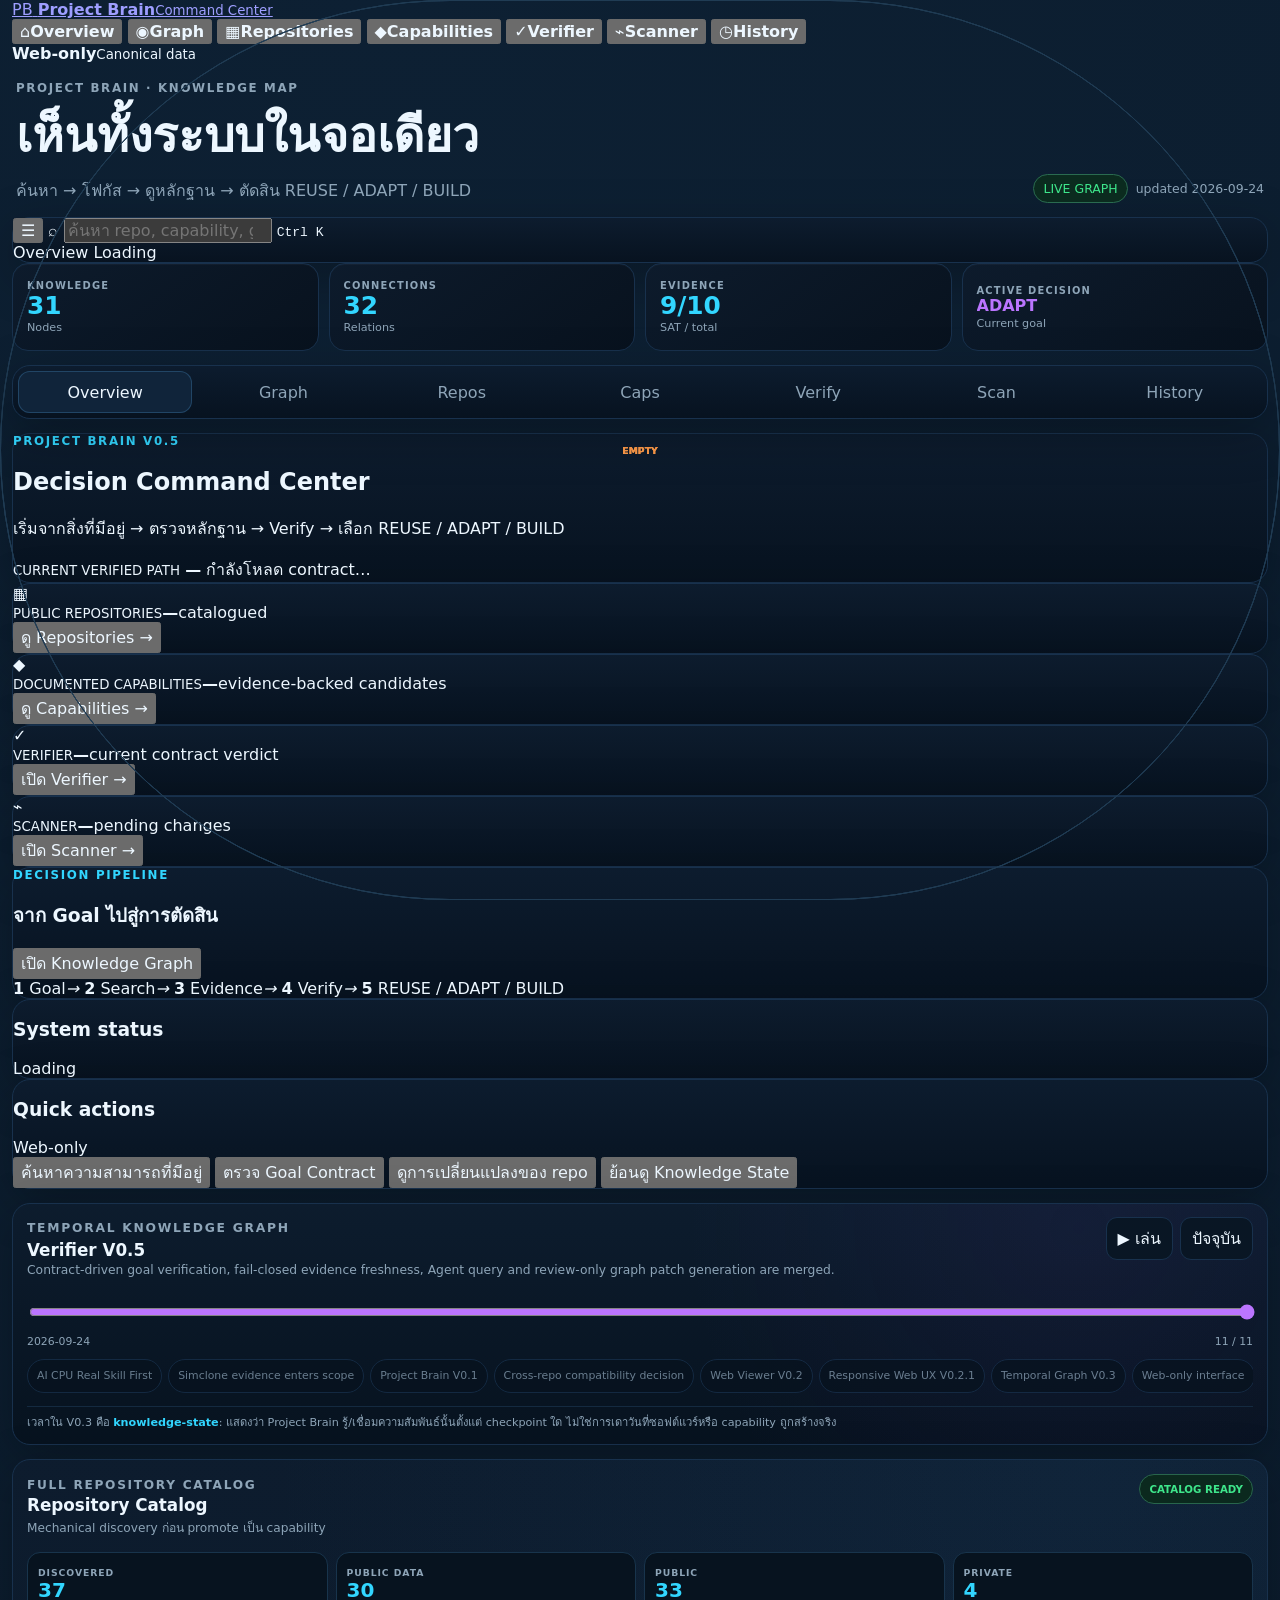
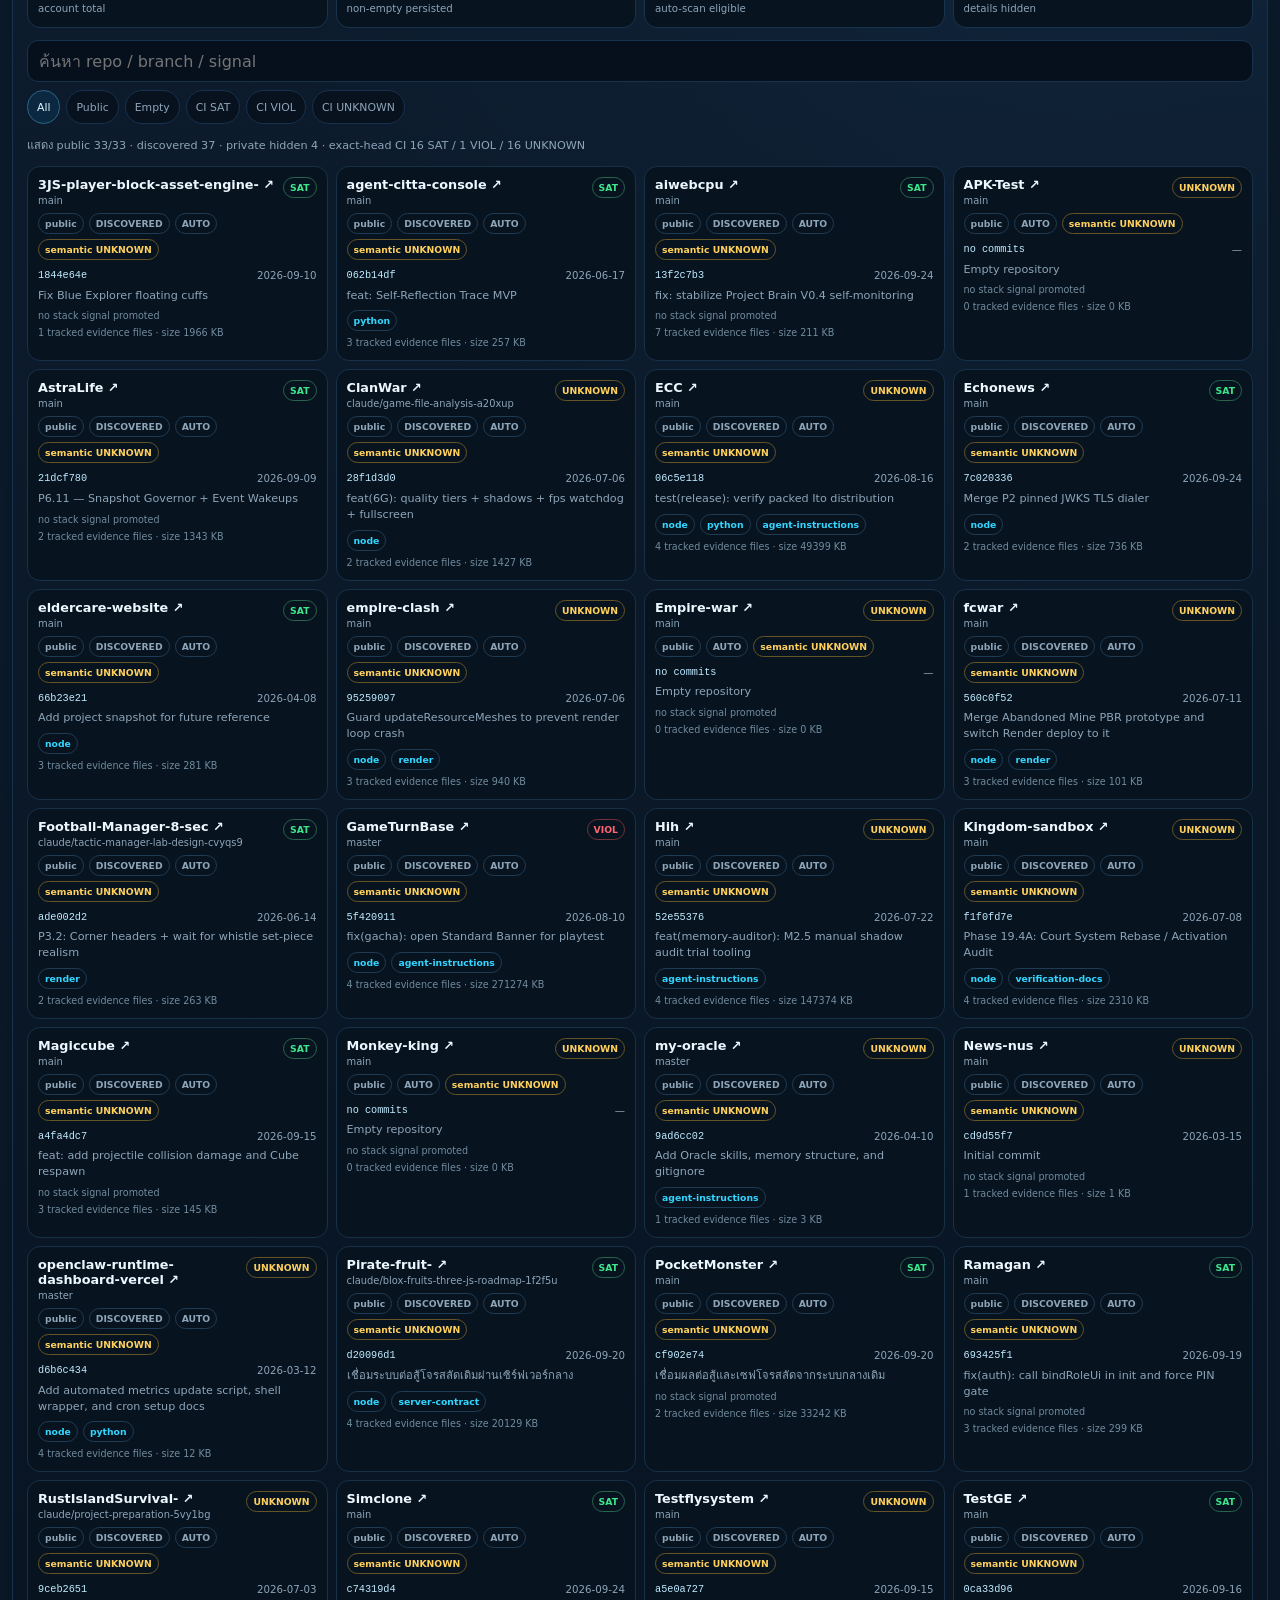
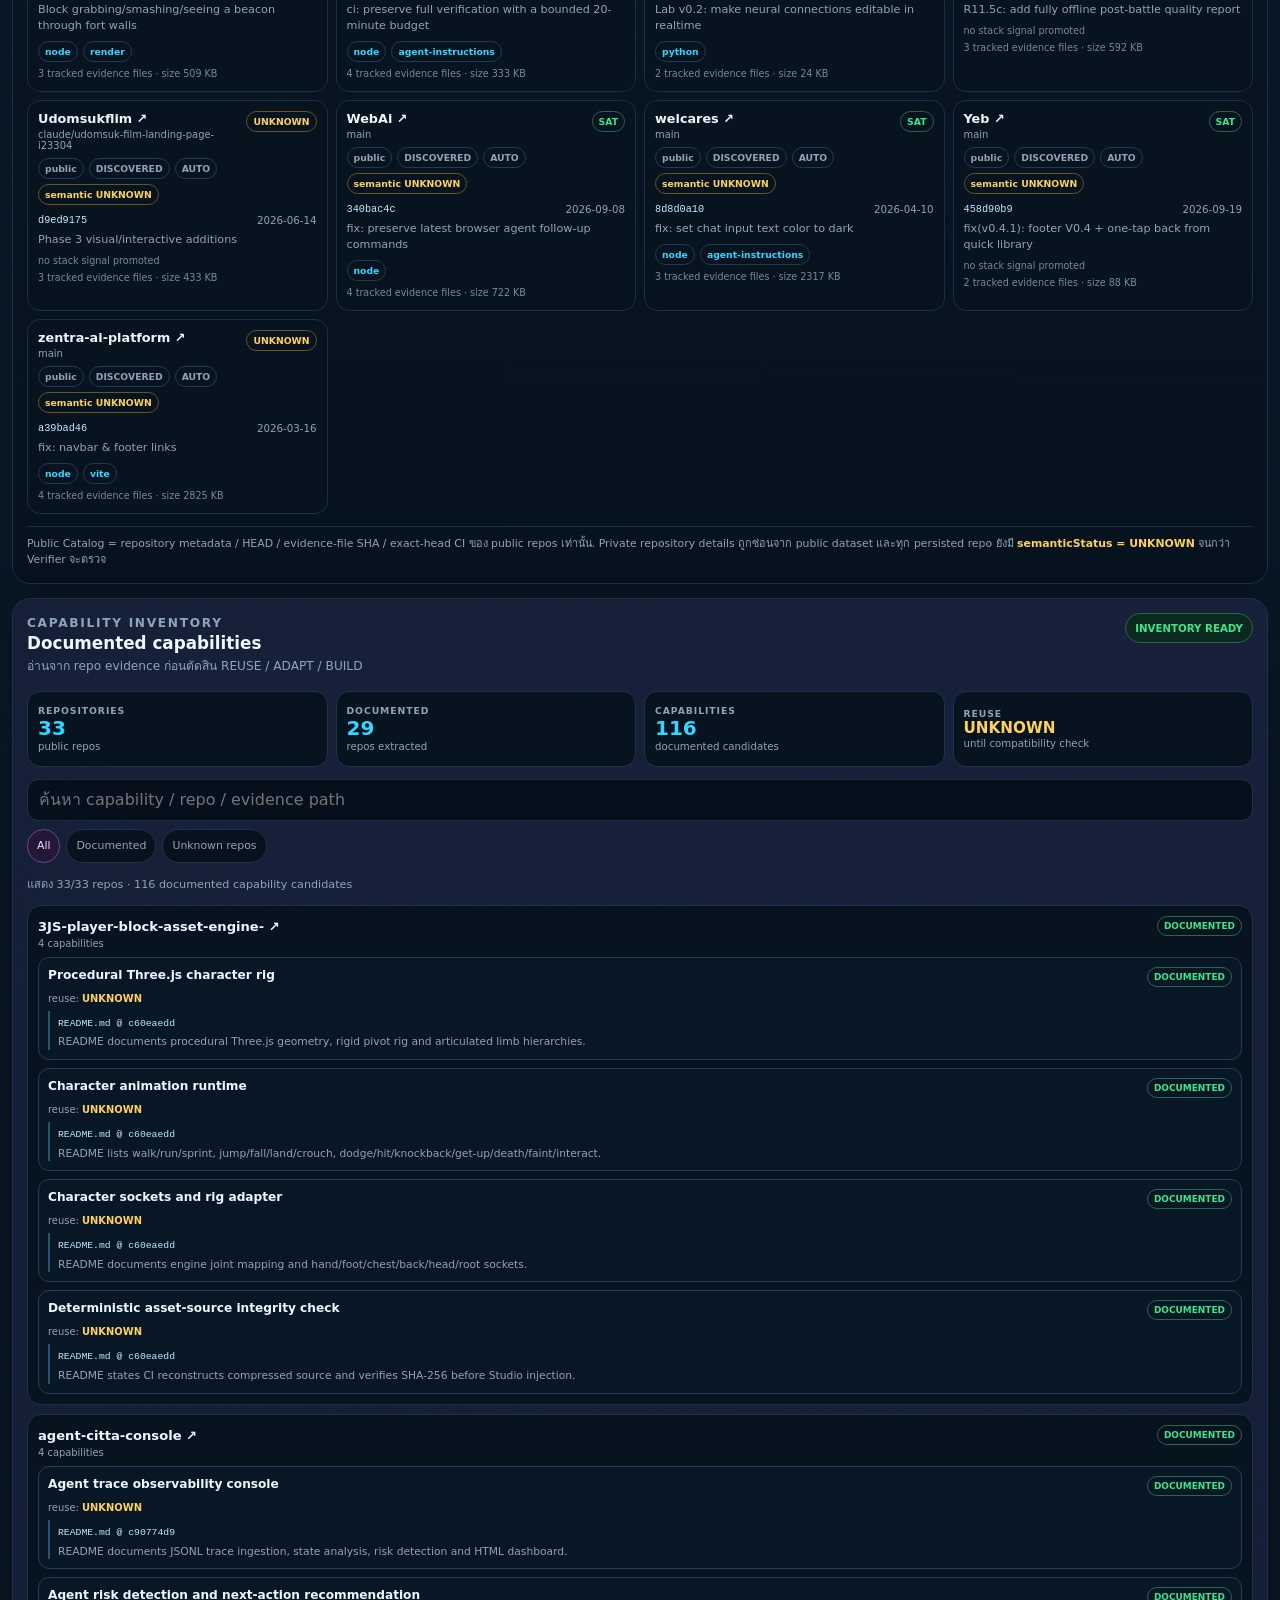
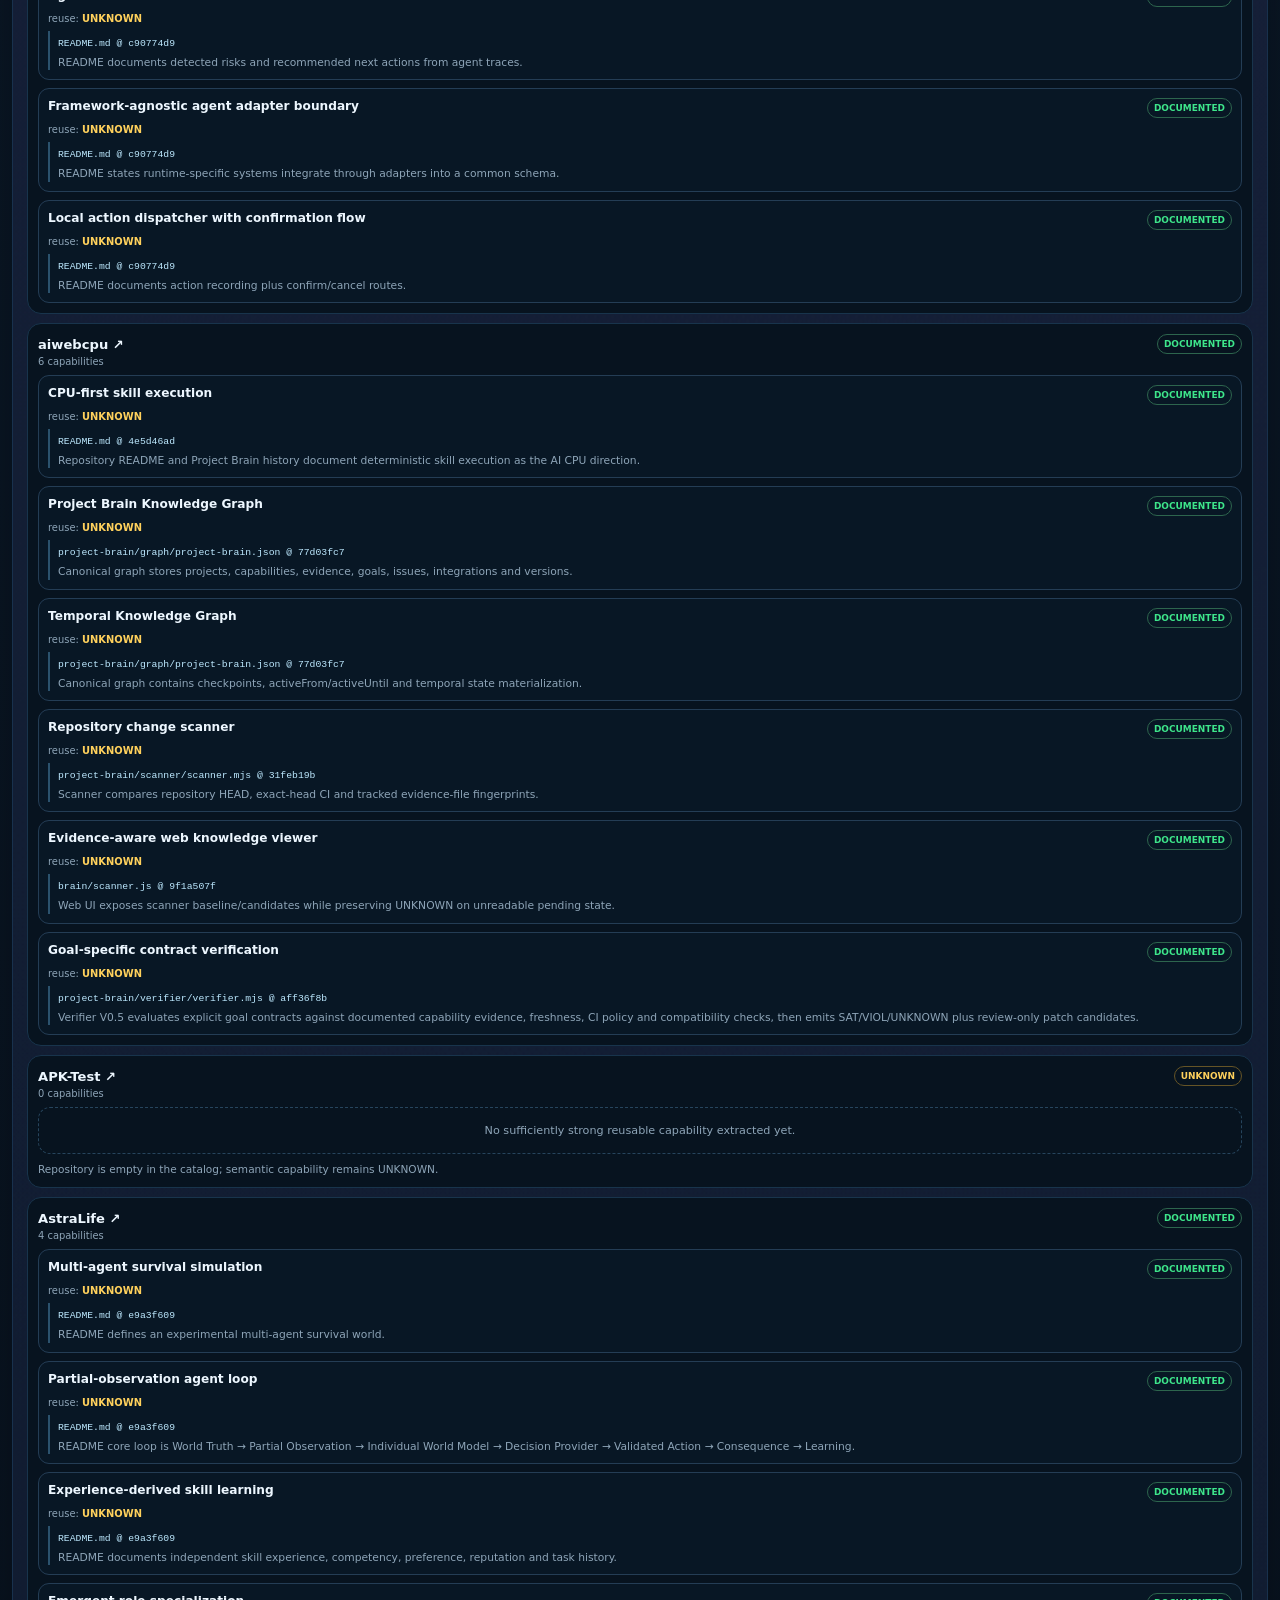
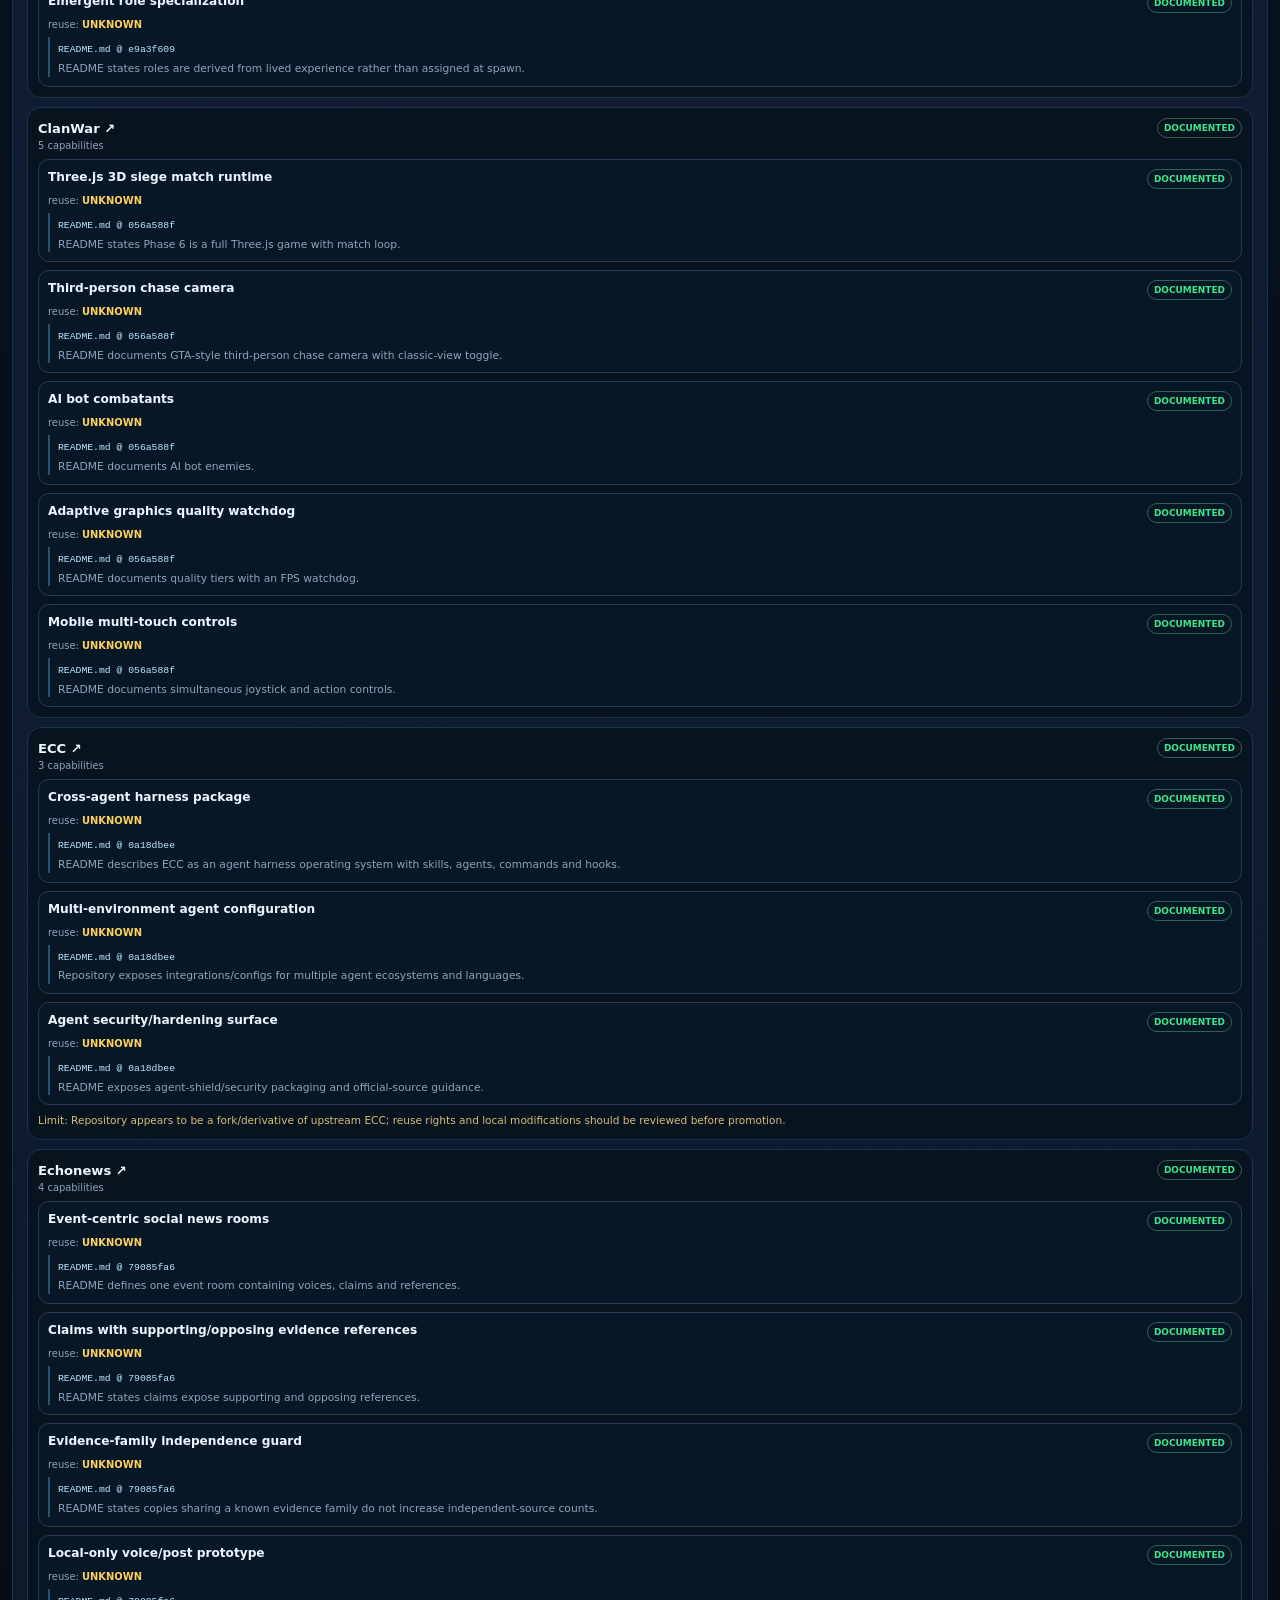
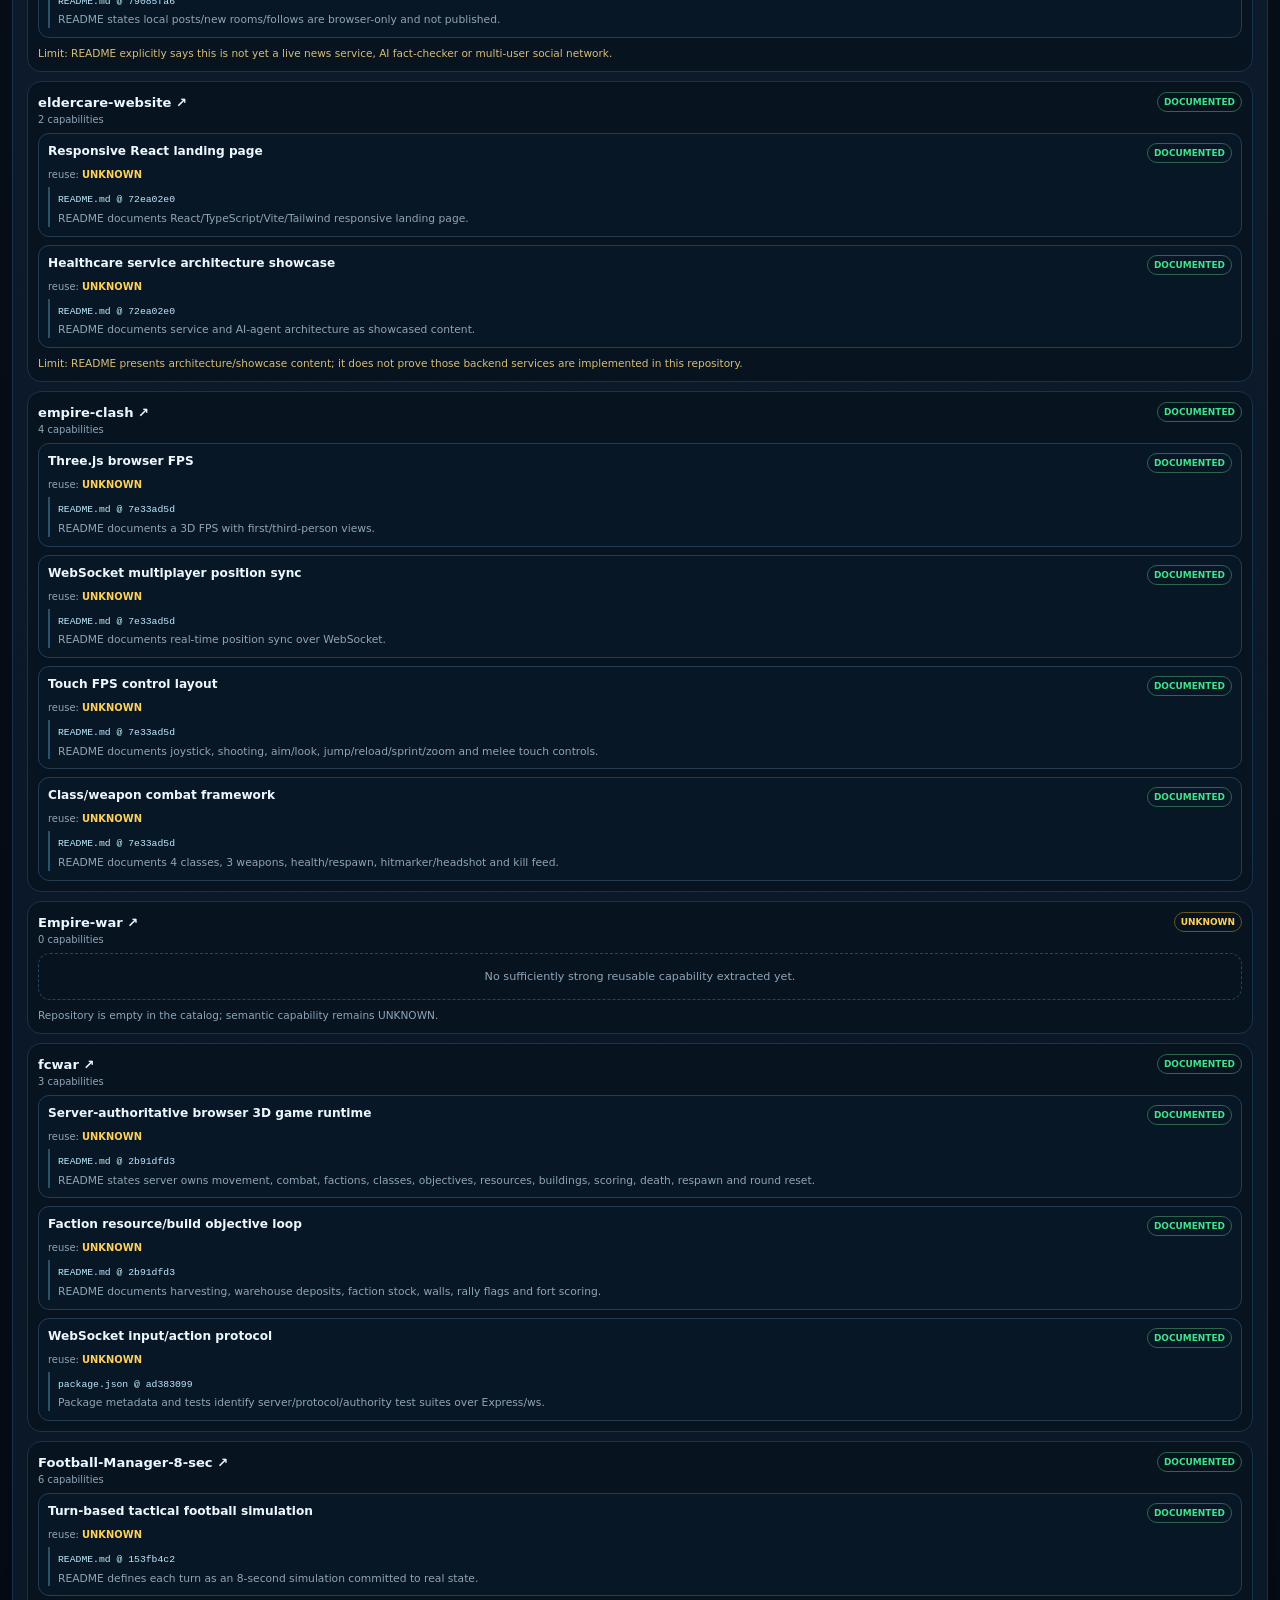
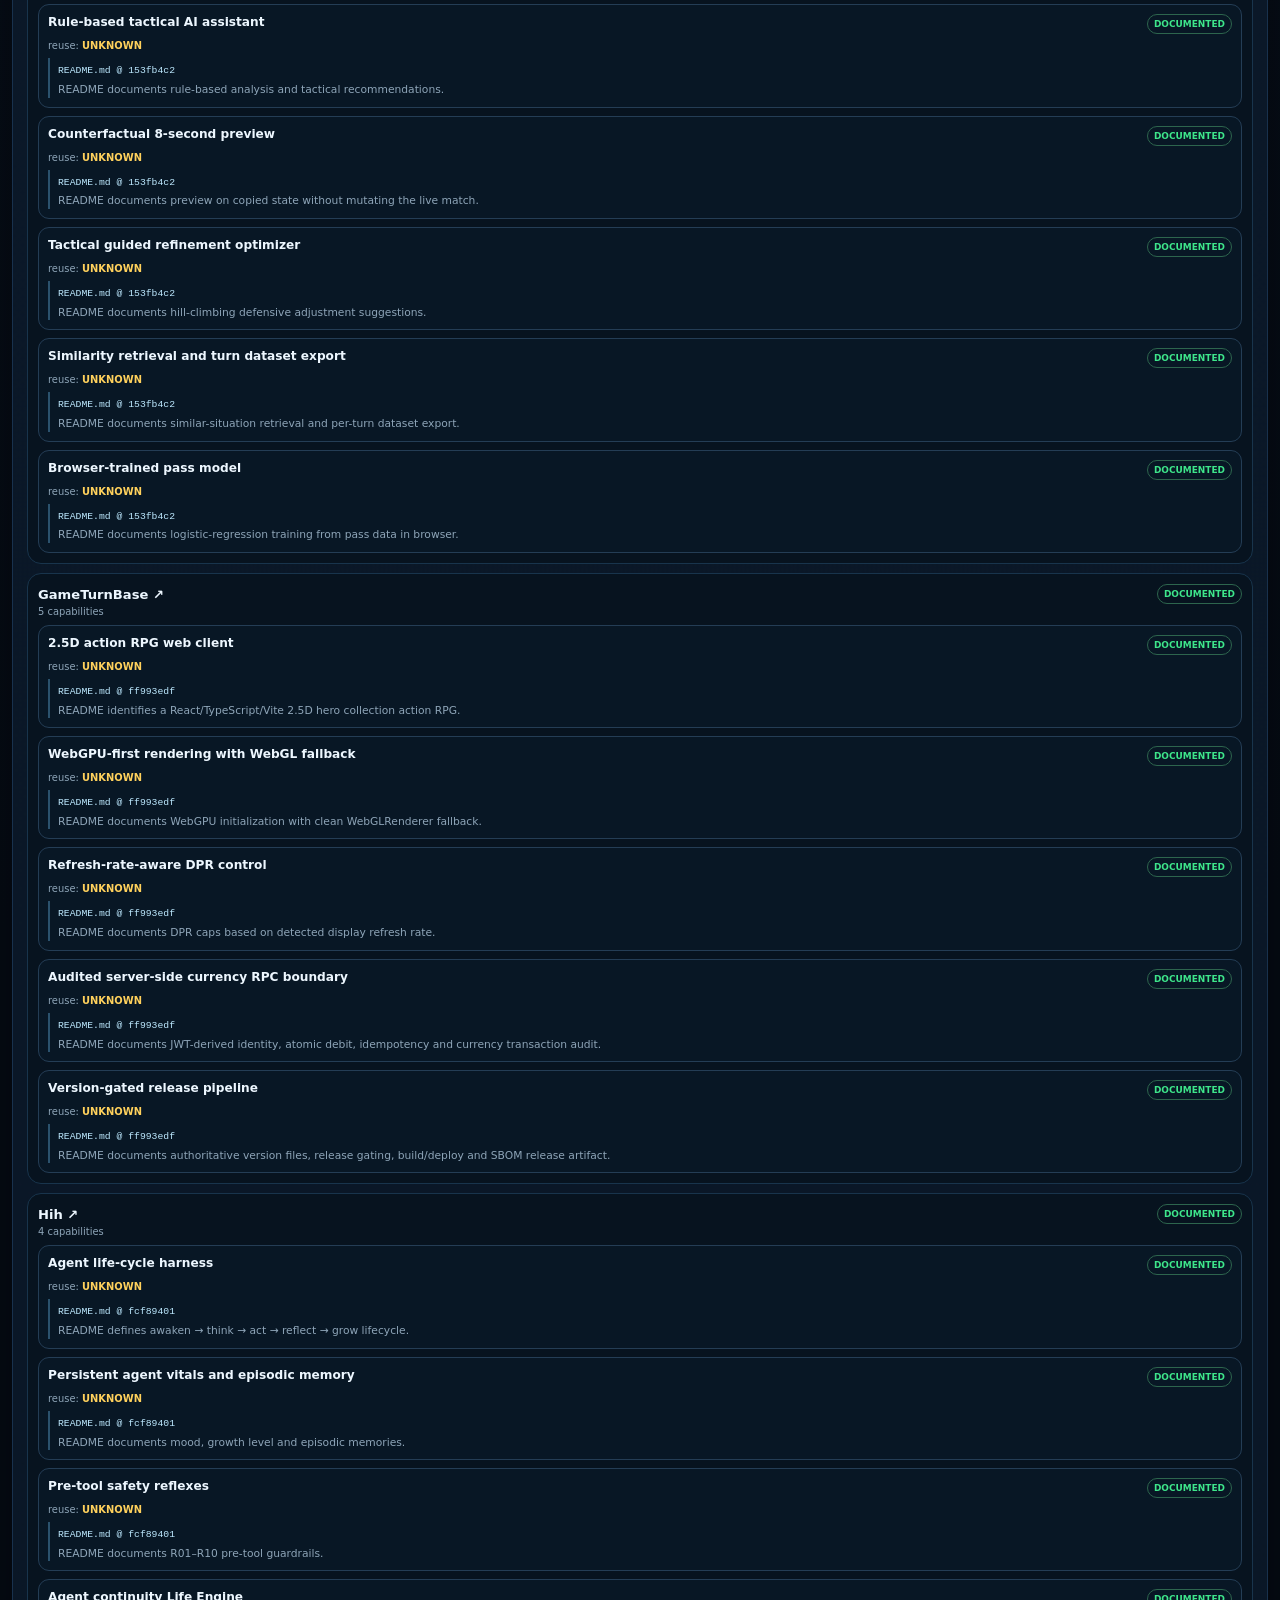
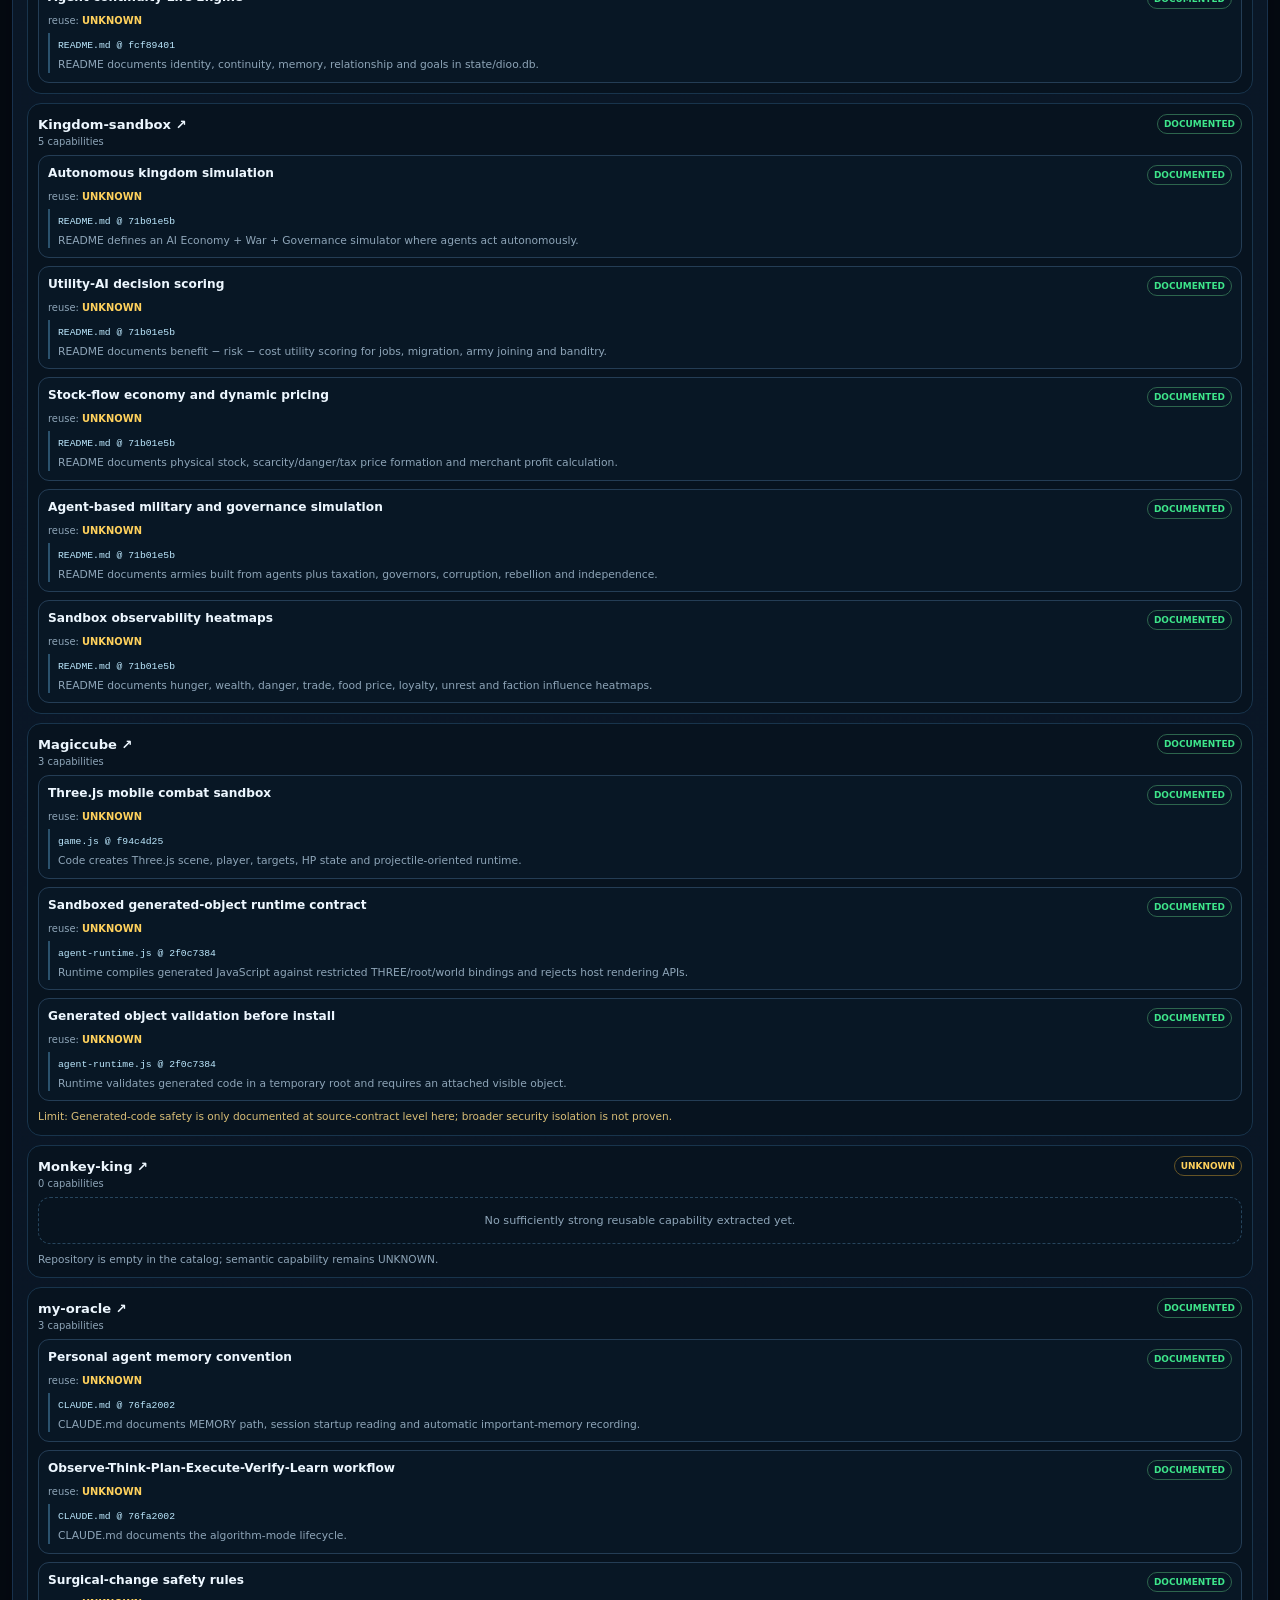
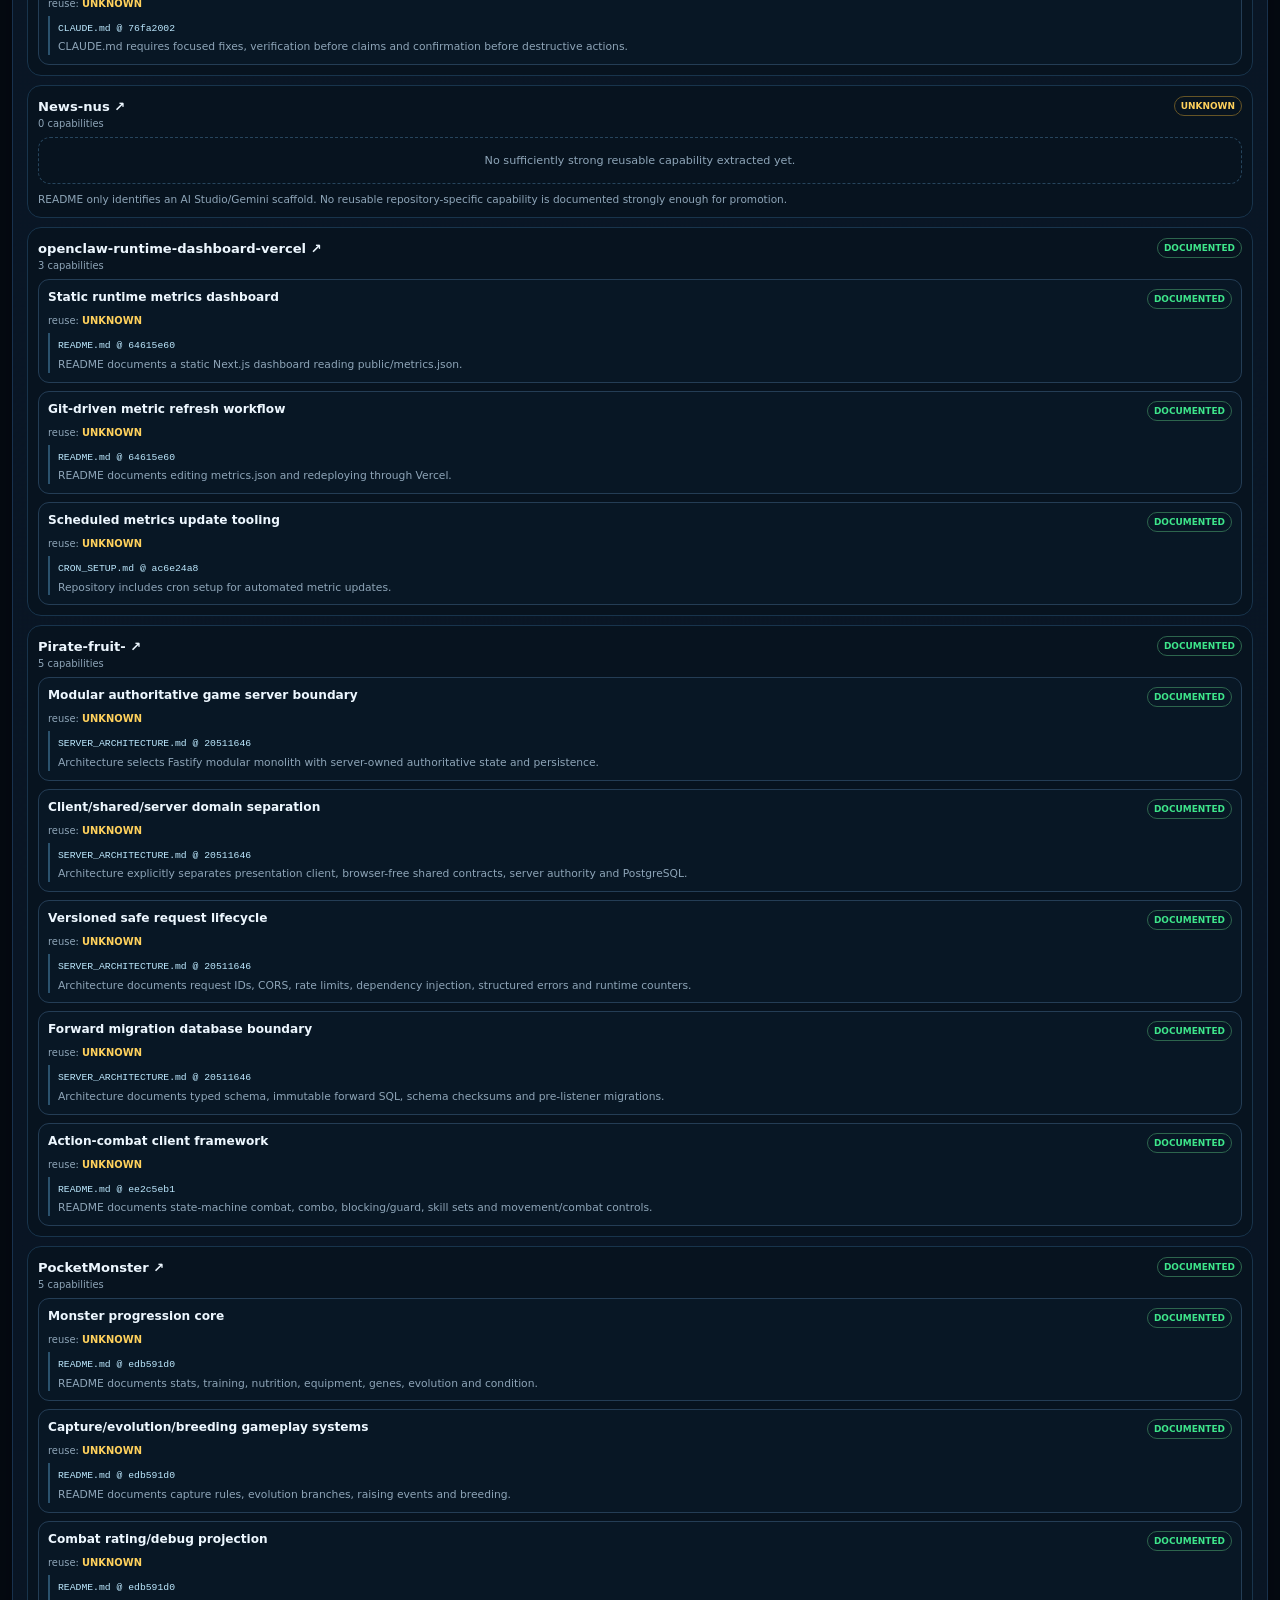
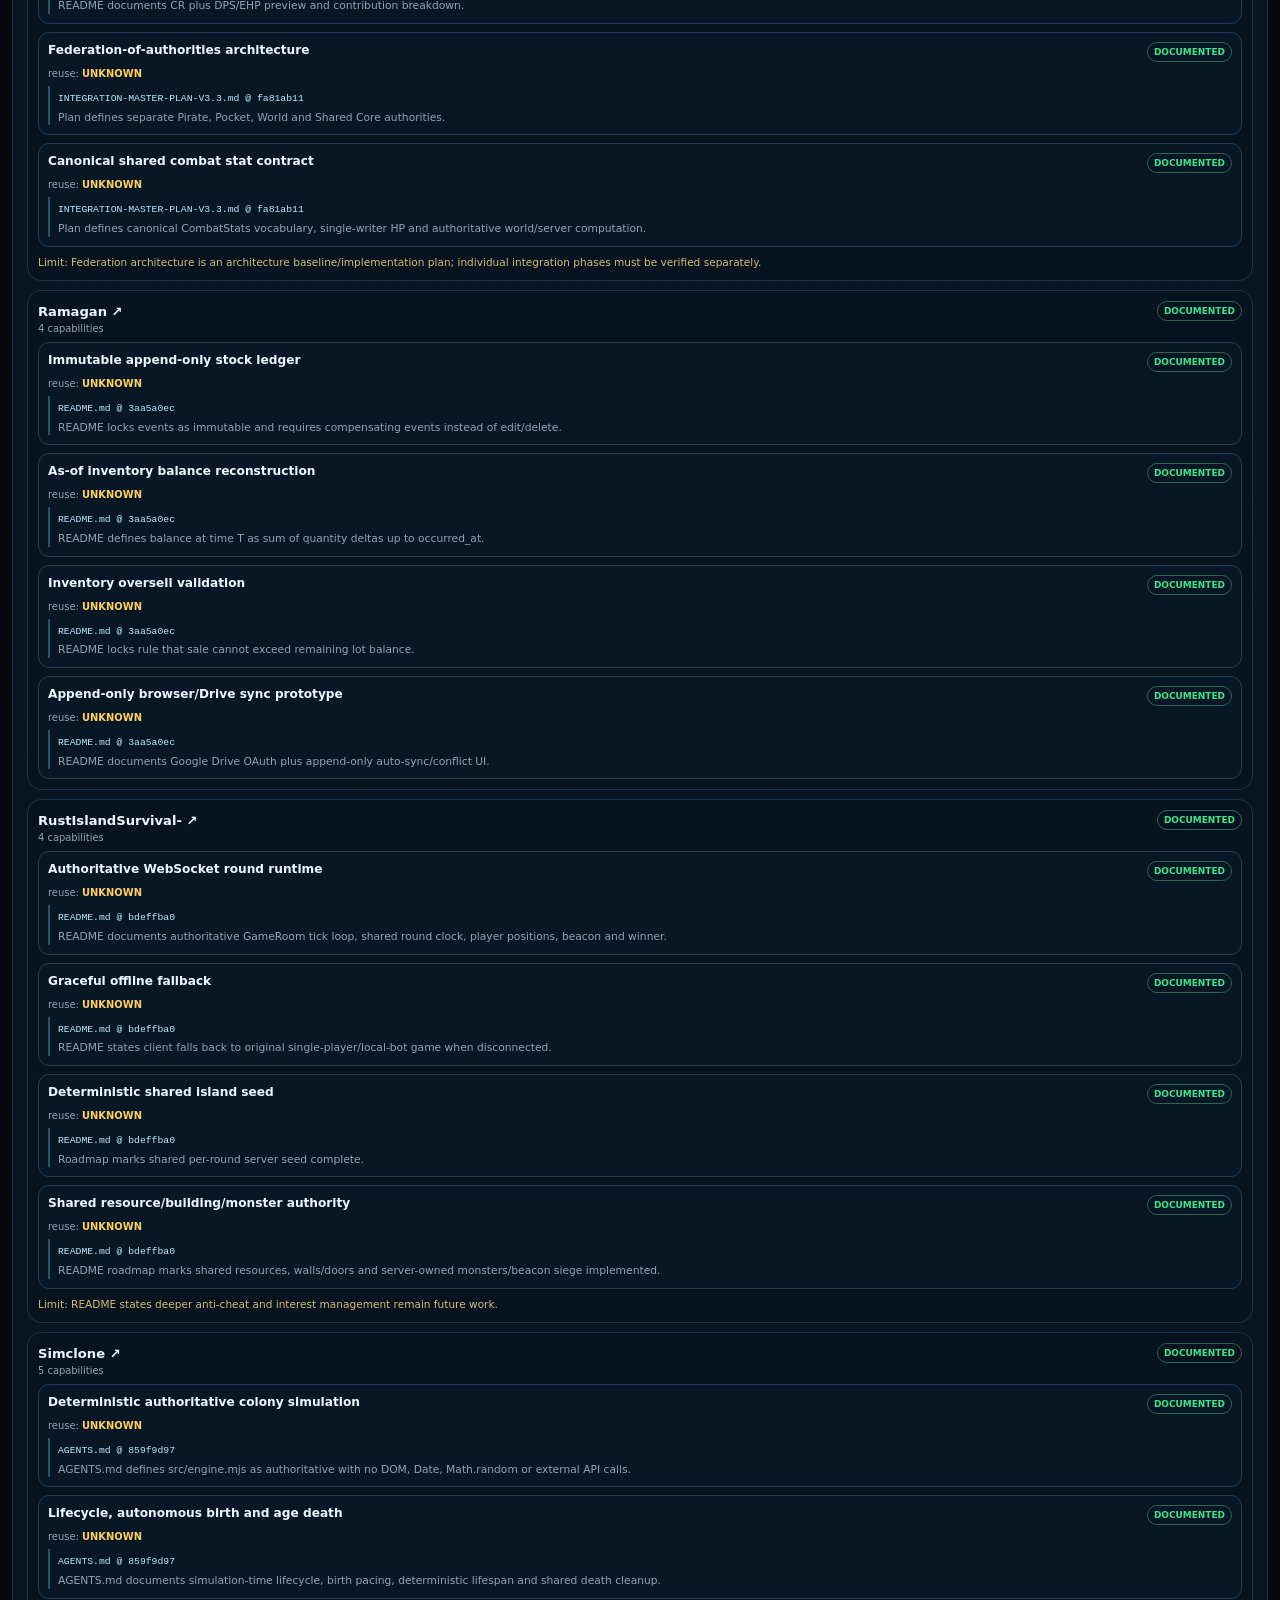
==== commit 8e1a1f88: "feat(project-brain): add reusable Command Center shell" ====
--- a/brain/index.html
+++ b/brain/index.html
@@ -8,7 +8,31 @@
   <link rel="stylesheet" href="./style.css">
 </head>
 <body>
-  <header class="topbar">
+  <div class="app-shell">
+    <aside class="app-rail" aria-label="Project Brain workspace">
+      <a class="rail-brand" href="?view=overview" aria-label="Project Brain home">
+        <span class="rail-mark">PB</span>
+        <span><b>Project Brain</b><small>Command Center</small></span>
+      </a>
+
+      <nav class="rail-nav" aria-label="Primary views">
+        <button type="button" data-view-button="overview" class="active"><span>⌂</span><b>Overview</b></button>
+        <button type="button" data-view-button="graph"><span>◉</span><b>Graph</b></button>
+        <button type="button" data-view-button="repositories"><span>▦</span><b>Repositories</b></button>
+        <button type="button" data-view-button="capabilities"><span>◆</span><b>Capabilities</b></button>
+        <button type="button" data-view-button="verifier"><span>✓</span><b>Verifier</b></button>
+        <button type="button" data-view-button="scanner"><span>⌁</span><b>Scanner</b></button>
+        <button type="button" data-view-button="history"><span>◷</span><b>History</b></button>
+      </nav>
+
+      <div class="rail-footer">
+        <span class="rail-dot"></span>
+        <span><b>Web-only</b><small>Canonical data</small></span>
+      </div>
+    </aside>
+
+    <div class="app-stage">
+      <header class="topbar">
     <div>
       <p class="eyebrow">PROJECT BRAIN · KNOWLEDGE MAP</p>
       <h1>เห็นทั้งระบบในจอเดียว</h1>
@@ -18,9 +42,22 @@
       <span id="graph-status" class="status-dot">กำลังโหลด</span>
       <span id="graph-updated"></span>
     </div>
-  </header>
-
-  <main>
+      </header>
+
+      <section class="command-bar card" aria-label="Project Brain command bar">
+        <button id="rail-toggle" class="rail-toggle" type="button" aria-label="เปิดเมนู">☰</button>
+        <label class="global-search">
+          <span>⌕</span>
+          <input id="global-search" type="search" placeholder="ค้นหา repo, capability, goal หรือ verifier…">
+          <kbd>Ctrl K</kbd>
+        </label>
+        <div class="command-context">
+          <span id="current-view-label">Overview</span>
+          <span id="command-health" class="command-health">Loading</span>
+        </div>
+      </section>
+
+      <main>
     <section class="brain-pulse" aria-label="สรุป Project Brain">
       <article class="pulse-card"><small>KNOWLEDGE</small><b id="metric-nodes">—</b><span>Nodes</span></article>
       <article class="pulse-card"><small>CONNECTIONS</small><b id="metric-relations">—</b><span>Relations</span></article>
@@ -28,17 +65,86 @@
       <article class="pulse-card decision"><small>ACTIVE DECISION</small><b id="metric-decision">—</b><span>Current goal</span></article>
     </section>
 
-    <nav class="section-nav card" aria-label="Project Brain sections">
-      <button type="button" data-scroll="graph-card" class="active">Graph</button>
-      <button type="button" data-scroll="catalog-section">Repositories</button>
-      <button type="button" data-scroll="capability-section">Capabilities</button>
-      <button type="button" data-scroll="verifier-section">Verifier</button>
-      <button type="button" data-scroll="scanner-section">Scanner</button>
-      <button type="button" data-scroll="timeline-section">Timeline</button>
-      <button type="button" data-scroll="rule-section">Decision Rule</button>
+    <nav class="section-nav card mobile-view-nav" aria-label="Project Brain views">
+      <button type="button" data-view-button="overview" class="active">Overview</button>
+      <button type="button" data-view-button="graph">Graph</button>
+      <button type="button" data-view-button="repositories">Repos</button>
+      <button type="button" data-view-button="capabilities">Caps</button>
+      <button type="button" data-view-button="verifier">Verify</button>
+      <button type="button" data-view-button="scanner">Scan</button>
+      <button type="button" data-view-button="history">History</button>
     </nav>
 
-    <section class="time-machine card" id="time-machine" aria-label="Temporal Knowledge Graph">
+
+    <section class="overview-panel" id="overview-section" data-pb-view="overview">
+      <div class="overview-hero card">
+        <div>
+          <p class="eyebrow">PROJECT BRAIN V0.5</p>
+          <h2>Decision Command Center</h2>
+          <p>เริ่มจากสิ่งที่มีอยู่ → ตรวจหลักฐาน → Verify → เลือก REUSE / ADAPT / BUILD</p>
+        </div>
+        <div class="overview-verdict">
+          <small>CURRENT VERIFIED PATH</small>
+          <b id="overview-decision">—</b>
+          <span id="overview-contract">กำลังโหลด contract…</span>
+        </div>
+      </div>
+
+      <div class="overview-grid">
+        <article class="overview-card card" data-jump-view="repositories">
+          <div class="overview-card-icon">▦</div>
+          <div><small>PUBLIC REPOSITORIES</small><b id="overview-repos">—</b><span>catalogued</span></div>
+          <button type="button">ดู Repositories →</button>
+        </article>
+        <article class="overview-card card" data-jump-view="capabilities">
+          <div class="overview-card-icon">◆</div>
+          <div><small>DOCUMENTED CAPABILITIES</small><b id="overview-capabilities">—</b><span>evidence-backed candidates</span></div>
+          <button type="button">ดู Capabilities →</button>
+        </article>
+        <article class="overview-card card" data-jump-view="verifier">
+          <div class="overview-card-icon">✓</div>
+          <div><small>VERIFIER</small><b id="overview-verdict">—</b><span>current contract verdict</span></div>
+          <button type="button">เปิด Verifier →</button>
+        </article>
+        <article class="overview-card card" data-jump-view="scanner">
+          <div class="overview-card-icon">⌁</div>
+          <div><small>SCANNER</small><b id="overview-pending">—</b><span>pending changes</span></div>
+          <button type="button">เปิด Scanner →</button>
+        </article>
+      </div>
+
+      <div class="overview-flow card">
+        <div class="overview-flow-head">
+          <div><p class="eyebrow">DECISION PIPELINE</p><h3>จาก Goal ไปสู่การตัดสิน</h3></div>
+          <button type="button" data-jump-view="graph">เปิด Knowledge Graph</button>
+        </div>
+        <div class="overview-steps">
+          <span><b>1</b> Goal</span><i>→</i>
+          <span><b>2</b> Search</span><i>→</i>
+          <span><b>3</b> Evidence</span><i>→</i>
+          <span><b>4</b> Verify</span><i>→</i>
+          <span class="is-result"><b>5</b> REUSE / ADAPT / BUILD</span>
+        </div>
+      </div>
+
+      <div class="overview-lower">
+        <article class="overview-list card">
+          <div class="overview-list-head"><h3>System status</h3><span id="overview-system-status">Loading</span></div>
+          <div id="overview-status-list" class="overview-status-list"></div>
+        </article>
+        <article class="overview-list card">
+          <div class="overview-list-head"><h3>Quick actions</h3><span>Web-only</span></div>
+          <button type="button" data-jump-view="capabilities">ค้นหาความสามารถที่มีอยู่</button>
+          <button type="button" data-jump-view="verifier">ตรวจ Goal Contract</button>
+          <button type="button" data-jump-view="scanner">ดูการเปลี่ยนแปลงของ repo</button>
+          <button type="button" data-jump-view="history">ย้อนดู Knowledge State</button>
+        </article>
+      </div>
+    </section>
+
+    <div class="global-search-results card" id="global-search-results" hidden></div>
+
+    <section class="time-machine card" id="time-machine" data-pb-view="graph" aria-label="Temporal Knowledge Graph">
       <div class="time-head">
         <div>
           <p class="eyebrow">TEMPORAL KNOWLEDGE GRAPH</p>
@@ -69,7 +175,7 @@
 
 
 
-    <section class="catalog-panel card" id="catalog-section" aria-label="Full Repository Catalog">
+    <section class="catalog-panel card" id="catalog-section" data-pb-view="repositories" aria-label="Full Repository Catalog">
       <div class="catalog-head">
         <div>
           <p class="eyebrow">FULL REPOSITORY CATALOG</p>
@@ -108,7 +214,7 @@
     </section>
 
 
-    <section class="capability-panel card" id="capability-section" aria-label="Repository Capability Inventory">
+    <section class="capability-panel card" id="capability-section" data-pb-view="capabilities" aria-label="Repository Capability Inventory">
       <div class="capability-head">
         <div>
           <p class="eyebrow">CAPABILITY INVENTORY</p>
@@ -145,7 +251,7 @@
     </section>
 
 
-    <section class="verifier-panel card" id="verifier-section" aria-label="Project Brain Verifier">
+    <section class="verifier-panel card" id="verifier-section" data-pb-view="verifier" aria-label="Project Brain Verifier">
       <div class="verifier-head">
         <div>
           <p class="eyebrow">VERIFIER V0.5</p>
@@ -182,7 +288,7 @@
       </p>
     </section>
 
-    <section class="scanner-panel card" id="scanner-section" aria-label="Project Brain GitHub Scanner">
+    <section class="scanner-panel card" id="scanner-section" data-pb-view="scanner" aria-label="Project Brain GitHub Scanner">
       <div class="scanner-head">
         <div>
           <p class="eyebrow">GITHUB SCANNER V0.4</p>
@@ -230,7 +336,7 @@
       </p>
     </section>
 
-    <section class="controls card">
+    <section class="controls card" data-pb-view="graph">
       <label class="search">
         <span>ค้นหา</span>
         <input id="search" type="search" placeholder="เช่น rollback, Simclone, evidence">
@@ -262,7 +368,7 @@
       </div>
     </section>
 
-    <section class="workspace">
+    <section class="workspace" data-pb-view="graph">
       <article class="graph-card card" id="graph-card">
         <div class="graph-head">
           <div>
@@ -308,7 +414,7 @@
 
     <div class="detail-backdrop" id="detail-backdrop" hidden></div>
 
-    <section class="timeline card" id="timeline-section">
+    <section class="timeline card" id="timeline-section" data-pb-view="history">
       <div class="section-head">
         <div>
           <h2>Timeline</h2>
@@ -320,14 +426,16 @@
       <p class="note">หมายเหตุ: V0.2 แสดง timeline ของเหตุการณ์ก่อน ส่วน historical graph replay ตาม valid_from / valid_to จะเป็น milestone ถัดไป</p>
     </section>
 
-    <section class="rule card" id="rule-section">
+    <section class="rule card" id="rule-section" data-pb-view="history">
       <h2>Decision Rule</h2>
       <div class="rule-flow">
         <span>NEED</span><b>→</b><span>SEARCH GRAPH</span><b>→</b><span class="reuse">REUSE</span><b>→</b><span class="adapt">ADAPT</span><b>→</b><span class="build">BUILD</span><b>→</b><span>VERIFY</span><b>→</b><span>UPDATE BRAIN</span>
       </div>
       <p>SAT / VIOL / UNKNOWN · UNKNOWN ไม่ใช่ PASS · Agent บอกว่าเสร็จไม่ถือเป็นหลักฐาน</p>
     </section>
-  </main>
+      </main>
+    </div>
+  </div>
 
   <div class="mobile-hint" id="mobile-hint">แตะ Node เพื่อดูรายละเอียด · ลากพื้นหลังเพื่อเลื่อน · จีบนิ้วหรือใช้ +/− เพื่อซูม</div>
 
@@ -344,5 +452,6 @@
   <script type="module" src="./catalog.js"></script>
   <script type="module" src="./capabilities.js"></script>
   <script type="module" src="./verifier.js"></script>
+  <script type="module" src="./shell.js"></script>
 </body>
 </html>
--- a/brain/style.css
+++ b/brain/style.css
@@ -825,3 +825,155 @@
   .capability-head{display:grid}
   .capability-metrics{grid-template-columns:repeat(2,minmax(0,1fr))}
 }
+
+
+/* Verifier V0.5 */
+.verifier-panel{
+  padding:14px;
+  display:grid;
+  gap:12px;
+  scroll-margin-top:64px;
+  background:
+    radial-gradient(circle at 86% 0,#6a4b1722 0,transparent 34%),
+    linear-gradient(180deg,rgba(13,28,46,.97),rgba(7,18,31,.97));
+}
+.verifier-head{
+  display:flex;
+  justify-content:space-between;
+  align-items:flex-start;
+  gap:12px;
+}
+.verifier-head h2{margin:.15rem 0;font-size:1.05rem}
+.verifier-head p{margin:.2rem 0;color:var(--muted);font-size:.76rem}
+.verifier-status{
+  min-height:30px;
+  display:grid;
+  place-items:center;
+  padding:5px 9px;
+  border:1px solid var(--border);
+  border-radius:999px;
+  color:var(--muted);
+  font-size:.64rem;
+  font-weight:800;
+}
+.verifier-status.ok{color:var(--green);border-color:#28654c;background:#0b291e}
+.verifier-status.unknown{color:var(--yellow);border-color:#655426;background:#2a230d}
+.verifier-status.bad{color:var(--red);border-color:#71333b;background:#2c1116}
+.verifier-metrics{
+  display:grid;
+  grid-template-columns:repeat(4,minmax(0,1fr));
+  gap:8px;
+}
+.verifier-metrics article{
+  min-height:76px;
+  padding:10px;
+  display:grid;
+  align-content:center;
+  border:1px solid #18344c;
+  border-radius:13px;
+  background:#07131f;
+}
+.verifier-metrics small{font-size:.58rem;letter-spacing:.1em;color:var(--muted);font-weight:800}
+.verifier-metrics b{font-size:1.05rem;color:var(--cyan);overflow:hidden;text-overflow:ellipsis}
+.verifier-metrics span{font-size:.64rem;color:var(--muted)}
+.verifier-SAT{color:var(--green)!important}
+.verifier-VIOL{color:var(--red)!important}
+.verifier-UNKNOWN{color:var(--yellow)!important}
+.verifier-controls{
+  display:grid;
+  grid-template-columns:minmax(0,1fr) auto;
+  gap:8px;
+}
+#verifier-select,#verifier-refresh{
+  min-height:42px;
+  border:1px solid var(--border);
+  border-radius:11px;
+  background:#07121e;
+  color:var(--text);
+  padding:8px 10px;
+}
+#verifier-refresh{cursor:pointer}
+.verifier-goal{
+  border-left:3px solid var(--purple);
+  padding:8px 10px;
+  background:#0a1523;
+  color:#d9e8f4;
+  font-size:.78rem;
+  line-height:1.5;
+}
+.verifier-results{
+  display:grid;
+  grid-template-columns:repeat(auto-fit,minmax(250px,1fr));
+  gap:8px;
+}
+.verifier-result{
+  border:1px solid #203a50;
+  border-radius:13px;
+  background:#07131f;
+  padding:10px;
+}
+.verifier-result-head{
+  display:flex;
+  justify-content:space-between;
+  gap:8px;
+  align-items:flex-start;
+}
+.verifier-result-head strong{font-size:.76rem;line-height:1.35}
+.verifier-result-head small{display:block;color:var(--muted);font-size:.6rem;margin-top:3px;overflow-wrap:anywhere}
+.verifier-badge{
+  flex:0 0 auto;
+  border:1px solid var(--border);
+  border-radius:999px;
+  padding:4px 7px;
+  font-size:.58rem;
+  font-weight:800;
+}
+.verifier-badge.SAT{color:var(--green);border-color:#28654c}
+.verifier-badge.VIOL{color:var(--red);border-color:#71333b}
+.verifier-badge.UNKNOWN{color:var(--yellow);border-color:#655426}
+.verifier-decision-line{margin-top:8px;color:var(--muted);font-size:.66rem}
+.verifier-decision-line b{color:var(--cyan)}
+.verifier-adaptation{
+  margin:.45rem 0 0;
+  padding-left:8px;
+  border-left:2px solid #5a4884;
+  color:#bdaed0;
+  font-size:.66rem;
+  line-height:1.45;
+}
+.verifier-patch{
+  border-top:1px solid #153049;
+  padding-top:10px;
+}
+.verifier-patch h3{margin:0 0 8px;font-size:.85rem}
+.verifier-patch-row{
+  display:grid;
+  grid-template-columns:auto 1fr;
+  gap:6px 10px;
+  font-size:.68rem;
+}
+.verifier-patch-row span{color:var(--muted)}
+.verifier-patch-row b{color:var(--text)}
+.verifier-boundary{
+  margin:0;
+  padding-top:9px;
+  border-top:1px solid #153049;
+  color:var(--muted);
+  font-size:.68rem;
+  line-height:1.5;
+}
+.verifier-boundary b{color:var(--yellow)}
+.verifier-empty{
+  grid-column:1/-1;
+  border:1px dashed #26445c;
+  border-radius:12px;
+  padding:16px;
+  color:var(--muted);
+  text-align:center;
+  font-size:.7rem;
+}
+@media(max-width:620px){
+  .verifier-head{display:grid}
+  .verifier-metrics{grid-template-columns:repeat(2,minmax(0,1fr))}
+  .verifier-results{grid-template-columns:1fr}
+}
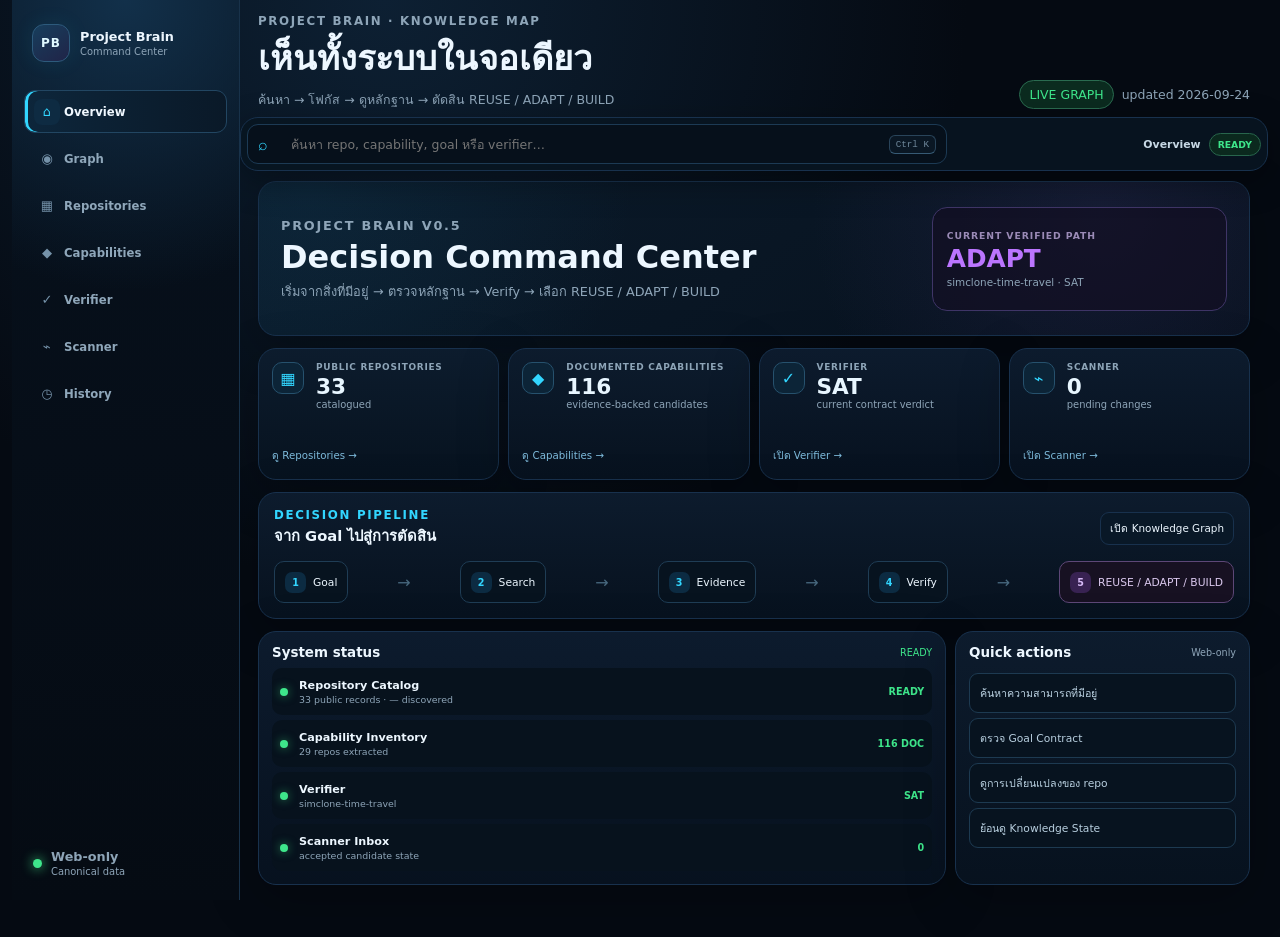
==== commit a82b2428: "fix(project-brain): scope graph metrics to Graph view" ====
--- a/brain/index.html
+++ b/brain/index.html
@@ -58,7 +58,7 @@
       </section>
 
       <main>
-    <section class="brain-pulse" aria-label="สรุป Project Brain">
+    <section class="brain-pulse" aria-label="สรุป Project Brain" data-pb-view="graph">
       <article class="pulse-card"><small>KNOWLEDGE</small><b id="metric-nodes">—</b><span>Nodes</span></article>
       <article class="pulse-card"><small>CONNECTIONS</small><b id="metric-relations">—</b><span>Relations</span></article>
       <article class="pulse-card"><small>EVIDENCE</small><b id="metric-evidence">—</b><span>SAT / total</span></article>
--- a/brain/style.css
+++ b/brain/style.css
@@ -977,3 +977,473 @@
   .verifier-metrics{grid-template-columns:repeat(2,minmax(0,1fr))}
   .verifier-results{grid-template-columns:1fr}
 }
+
+
+/* Command Center UX V0.5.1 */
+:root{
+  --rail-width:228px;
+  --stage-max:1520px;
+  --surface:#08131f;
+  --surface-strong:#0c1b2c;
+  --line:#19364f;
+}
+[data-pb-view][hidden]{display:none!important}
+.app-shell{
+  display:grid;
+  grid-template-columns:var(--rail-width) minmax(0,1fr);
+  min-height:100vh;
+}
+.app-stage{min-width:0;position:relative}
+.app-rail{
+  position:sticky;
+  top:0;
+  height:100vh;
+  z-index:40;
+  display:flex;
+  flex-direction:column;
+  gap:18px;
+  padding:14px 12px;
+  border-right:1px solid #18324a;
+  background:
+    radial-gradient(circle at 50% 0,#12304a 0,transparent 32%),
+    linear-gradient(180deg,#07111d,#050b13);
+}
+.rail-brand{
+  min-height:58px;
+  display:flex;
+  align-items:center;
+  gap:10px;
+  color:var(--text);
+  text-decoration:none;
+  padding:8px;
+  border-radius:13px;
+}
+.rail-brand:hover{background:#0b1d2d}
+.rail-mark{
+  width:38px;height:38px;
+  display:grid;place-items:center;
+  border-radius:12px;
+  background:linear-gradient(145deg,#173e5c,#202448);
+  border:1px solid #2d5a7c;
+  color:#dff8ff;
+  font-size:.75rem;
+  font-weight:900;
+  letter-spacing:.08em;
+  box-shadow:0 0 22px #32d6ff16;
+}
+.rail-brand b,.rail-footer b{display:block;font-size:.8rem}
+.rail-brand small,.rail-footer small{display:block;color:var(--muted);font-size:.62rem;margin-top:2px}
+.rail-nav{display:grid;gap:4px}
+.rail-nav button{
+  width:100%;
+  min-height:43px;
+  display:grid;
+  grid-template-columns:30px 1fr;
+  align-items:center;
+  text-align:left;
+  border:1px solid transparent;
+  border-radius:11px;
+  background:transparent;
+  color:#8fa7ba;
+  padding:7px 9px;
+  cursor:pointer;
+}
+.rail-nav button span{
+  width:26px;height:26px;
+  display:grid;place-items:center;
+  border-radius:8px;
+  color:#7592a9;
+  font-size:.82rem;
+}
+.rail-nav button b{font-size:.73rem;font-weight:700}
+.rail-nav button:hover{background:#0a1a28;color:var(--text)}
+.rail-nav button.active{
+  color:#f0f8ff;
+  border-color:#224662;
+  background:linear-gradient(90deg,#0d263b,#0a1928);
+  box-shadow:inset 3px 0 0 var(--cyan);
+}
+.rail-nav button.active span{color:var(--cyan);background:#0e2b42}
+.rail-footer{
+  margin-top:auto;
+  display:flex;
+  align-items:center;
+  gap:9px;
+  padding:9px;
+  color:var(--muted);
+}
+.rail-dot{
+  width:9px;height:9px;border-radius:50%;
+  background:var(--green);
+  box-shadow:0 0 12px var(--green);
+}
+.app-stage>.topbar{
+  max-width:var(--stage-max);
+  padding:14px 18px 8px;
+}
+.app-stage>.topbar h1{font-size:clamp(1.45rem,3vw,2.15rem)}
+.app-stage>.topbar .subtitle{font-size:.78rem}
+.command-bar{
+  position:sticky;
+  top:8px;
+  z-index:35;
+  max-width:var(--stage-max);
+  margin:0 auto 10px;
+  min-height:52px;
+  padding:6px;
+  display:grid;
+  grid-template-columns:minmax(280px,700px) 1fr;
+  align-items:center;
+  gap:10px;
+  background:#081522e8;
+  backdrop-filter:blur(18px);
+  box-shadow:0 10px 35px #0005;
+}
+.rail-toggle{
+  display:none;
+  width:40px;height:40px;
+  border:1px solid var(--border);
+  border-radius:10px;
+  background:#07121e;
+  cursor:pointer;
+}
+.global-search{
+  min-height:40px;
+  display:grid;
+  grid-template-columns:24px 1fr auto;
+  align-items:center;
+  gap:7px;
+  padding:0 10px;
+  border:1px solid #1c3a54;
+  border-radius:11px;
+  background:#06101b;
+}
+.global-search>span{color:var(--cyan);font-size:1rem}
+.global-search input{
+  min-width:0;
+  width:100%;
+  border:0;
+  outline:0;
+  background:transparent;
+  color:var(--text);
+  font-size:.78rem;
+}
+.global-search kbd{
+  border:1px solid #29445a;
+  border-bottom-color:#365a75;
+  border-radius:6px;
+  padding:3px 6px;
+  color:#70899c;
+  background:#0a1724;
+  font-size:.58rem;
+}
+.command-context{
+  justify-self:end;
+  display:flex;
+  align-items:center;
+  gap:8px;
+  color:var(--muted);
+  font-size:.68rem;
+}
+#current-view-label{
+  color:#c7d8e5;
+  font-weight:800;
+}
+.command-health{
+  border:1px solid var(--border);
+  border-radius:999px;
+  padding:5px 8px;
+  font-size:.58rem;
+  font-weight:900;
+}
+.command-health.sat{color:var(--green);border-color:#28654c;background:#0b291e}
+.command-health.unknown{color:var(--yellow);border-color:#655426}
+.app-stage>main{
+  max-width:var(--stage-max);
+  padding:0 18px 28px;
+}
+.mobile-view-nav{display:none}
+.global-search-results{
+  position:fixed;
+  z-index:80;
+  top:72px;
+  left:calc(var(--rail-width) + 18px);
+  width:min(720px,calc(100vw - var(--rail-width) - 42px));
+  max-height:min(70vh,620px);
+  overflow:auto;
+  padding:7px;
+  background:#06111df7;
+  backdrop-filter:blur(20px);
+  box-shadow:0 25px 70px #000b;
+}
+.global-result{
+  width:100%;
+  min-height:52px;
+  display:grid;
+  grid-template-columns:82px 1fr 20px;
+  align-items:center;
+  gap:10px;
+  text-align:left;
+  border:0;
+  border-radius:10px;
+  background:transparent;
+  padding:8px 9px;
+  cursor:pointer;
+}
+.global-result:hover,.global-result:focus-visible{background:#0d2235;outline:none}
+.global-result-type{
+  color:var(--cyan);
+  font-size:.58rem;
+  font-weight:900;
+  letter-spacing:.08em;
+  text-transform:uppercase;
+}
+.global-result b{display:block;font-size:.74rem}
+.global-result small{display:block;color:var(--muted);font-size:.62rem;margin-top:3px}
+.global-result i{color:#587388;font-style:normal}
+.global-search-empty{padding:22px;text-align:center;color:var(--muted);font-size:.72rem}
+
+.overview-panel{display:grid;gap:12px}
+.overview-hero{
+  min-height:155px;
+  display:grid;
+  grid-template-columns:minmax(0,1.5fr) minmax(250px,.7fr);
+  gap:18px;
+  align-items:center;
+  padding:22px;
+  background:
+    radial-gradient(circle at 85% 20%,#513f8b30 0,transparent 34%),
+    radial-gradient(circle at 5% 0,#15567830 0,transparent 34%),
+    linear-gradient(145deg,#0b1b2b,#07111d);
+  overflow:hidden;
+}
+.overview-hero h2{margin:.18rem 0 .35rem;font-size:clamp(1.35rem,3vw,2rem)}
+.overview-hero p{margin:0;color:var(--muted);font-size:.8rem;line-height:1.55}
+.overview-verdict{
+  min-height:104px;
+  display:grid;
+  align-content:center;
+  gap:3px;
+  padding:14px;
+  border:1px solid #3f3567;
+  border-radius:15px;
+  background:#130f22a8;
+}
+.overview-verdict small{color:#9b8bb7;font-size:.58rem;letter-spacing:.1em;font-weight:900}
+.overview-verdict b{color:var(--purple);font-size:1.55rem}
+.overview-verdict span{color:var(--muted);font-size:.65rem}
+.overview-grid{
+  display:grid;
+  grid-template-columns:repeat(4,minmax(0,1fr));
+  gap:9px;
+}
+.overview-card{
+  min-height:132px;
+  padding:13px;
+  display:grid;
+  grid-template-columns:34px 1fr;
+  grid-template-rows:1fr auto;
+  gap:8px 10px;
+  cursor:pointer;
+  transition:transform .15s,border-color .15s,background .15s;
+}
+.overview-card:hover{
+  transform:translateY(-2px);
+  border-color:#2d5673;
+  background:linear-gradient(180deg,#0e2032,#08131f);
+}
+.overview-card-icon{
+  width:32px;height:32px;
+  display:grid;place-items:center;
+  border:1px solid #26516d;
+  border-radius:10px;
+  color:var(--cyan);
+  background:#0c2437;
+}
+.overview-card small{display:block;color:var(--muted);font-size:.56rem;letter-spacing:.08em;font-weight:900}
+.overview-card b{display:block;font-size:1.35rem;color:#e8f6ff;margin-top:2px}
+.overview-card span{display:block;color:var(--muted);font-size:.62rem}
+.overview-card button{
+  grid-column:1/-1;
+  border:0;
+  background:transparent;
+  color:#7ebbdc;
+  text-align:left;
+  padding:2px 0;
+  font-size:.64rem;
+  cursor:pointer;
+}
+.overview-flow{padding:15px}
+.overview-flow-head{display:flex;justify-content:space-between;align-items:center;gap:12px}
+.overview-flow-head h3{margin:.12rem 0;font-size:.92rem}
+.overview-flow-head button{
+  border:1px solid var(--border);
+  border-radius:9px;
+  background:#091827;
+  padding:7px 9px;
+  font-size:.65rem;
+  cursor:pointer;
+}
+.overview-steps{
+  display:grid;
+  grid-template-columns:repeat(9,auto);
+  justify-content:space-between;
+  align-items:center;
+  gap:7px;
+  margin-top:12px;
+}
+.overview-steps span{
+  min-height:42px;
+  display:flex;
+  align-items:center;
+  gap:7px;
+  border:1px solid #1f3d55;
+  border-radius:10px;
+  background:#07131f;
+  padding:8px 10px;
+  font-size:.67rem;
+  white-space:nowrap;
+}
+.overview-steps span b{
+  width:21px;height:21px;display:grid;place-items:center;
+  border-radius:7px;background:#0c2b42;color:var(--cyan);font-size:.6rem;
+}
+.overview-steps i{color:#48697f;font-style:normal}
+.overview-steps .is-result{border-color:#5d4777;background:#171122;color:#dac8ee}
+.overview-steps .is-result b{background:#382252;color:#d6b9f6}
+.overview-lower{
+  display:grid;
+  grid-template-columns:minmax(0,1.4fr) minmax(260px,.6fr);
+  gap:9px;
+}
+.overview-list{padding:13px}
+.overview-list-head{display:flex;justify-content:space-between;align-items:center;gap:8px;margin-bottom:8px}
+.overview-list-head h3{margin:0;font-size:.84rem}
+.overview-list-head>span{color:var(--muted);font-size:.6rem}
+.overview-list-head .sat{color:var(--green)}
+.overview-list-head .unknown{color:var(--yellow)}
+.overview-status-list{display:grid;gap:5px}
+.overview-status-row{
+  display:grid;
+  grid-template-columns:10px 1fr auto;
+  align-items:center;
+  gap:9px;
+  min-height:47px;
+  padding:6px 8px;
+  border-radius:10px;
+  background:#07121d;
+}
+.overview-status-dot{width:8px;height:8px;border-radius:50%}
+.overview-status-dot.sat{background:var(--green);box-shadow:0 0 10px #3ee68b88}
+.overview-status-dot.viol{background:var(--red)}
+.overview-status-dot.unknown{background:var(--yellow)}
+.overview-status-row b{display:block;font-size:.7rem}
+.overview-status-row small{display:block;color:var(--muted);font-size:.59rem;margin-top:2px}
+.overview-status-value{font-size:.6rem}
+.overview-status-value.sat{color:var(--green)}
+.overview-status-value.viol{color:var(--red)}
+.overview-status-value.unknown{color:var(--yellow)}
+.overview-list>button{
+  width:100%;
+  min-height:40px;
+  margin-top:5px;
+  border:1px solid #1d3a51;
+  border-radius:9px;
+  background:#07131f;
+  text-align:left;
+  padding:8px 10px;
+  color:#b8cfdf;
+  font-size:.67rem;
+  cursor:pointer;
+}
+.overview-list>button:hover{border-color:#2f6282;background:#0b1d2d}
+body[data-active-view="overview"] .mobile-hint{display:none!important}
+
+@media(max-width:1120px){
+  .overview-grid{grid-template-columns:repeat(2,minmax(0,1fr))}
+  .overview-steps{grid-template-columns:repeat(5,minmax(0,1fr))}
+  .overview-steps i{display:none}
+  .overview-steps span{white-space:normal}
+}
+@media(max-width:900px){
+  .app-shell{display:block}
+  .app-rail{
+    position:fixed;
+    left:0;top:0;
+    width:min(82vw,280px);
+    transform:translateX(-105%);
+    transition:transform .2s ease;
+    box-shadow:20px 0 70px #000b;
+  }
+  body.rail-open .app-rail{transform:translateX(0)}
+  body.rail-open::after{
+    content:"";
+    position:fixed;
+    inset:0;
+    z-index:35;
+    background:#02070cb3;
+    backdrop-filter:blur(2px);
+  }
+  .app-stage>.topbar{padding:10px 10px 6px}
+  .command-bar{
+    top:max(6px,env(safe-area-inset-top));
+    margin:0 8px 8px;
+    grid-template-columns:40px minmax(0,1fr);
+  }
+  .rail-toggle{display:grid;place-items:center}
+  .global-search{grid-column:2}
+  .command-context{display:none}
+  .global-search-results{
+    top:64px;
+    left:8px;
+    right:8px;
+    width:auto;
+  }
+  .app-stage>main{padding:0 8px 78px}
+  .mobile-view-nav{
+    display:flex;
+    position:sticky;
+    top:58px;
+    z-index:24;
+    overflow-x:auto;
+    gap:4px;
+    padding:5px;
+    scrollbar-width:none;
+  }
+  .mobile-view-nav::-webkit-scrollbar{display:none}
+  .mobile-view-nav button{
+    flex:0 0 auto;
+    min-width:74px;
+    min-height:38px;
+  }
+  .overview-hero{grid-template-columns:1fr;padding:16px}
+  .overview-verdict{min-height:86px}
+}
+@media(max-width:620px){
+  .topbar .status{display:none}
+  .topbar h1{font-size:1.25rem}
+  .topbar .subtitle{max-width:none}
+  .global-search kbd{display:none}
+  .overview-grid{grid-template-columns:1fr 1fr}
+  .overview-card{min-height:118px}
+  .overview-lower{grid-template-columns:1fr}
+  .overview-flow{overflow:hidden}
+  .overview-steps{
+    display:flex;
+    overflow-x:auto;
+    justify-content:flex-start;
+    padding-bottom:3px;
+    scrollbar-width:none;
+  }
+  .overview-steps::-webkit-scrollbar{display:none}
+  .overview-steps span{flex:0 0 auto;min-width:120px}
+  .overview-steps i{display:block;flex:0 0 auto}
+}
+@media(max-width:420px){
+  .overview-grid{grid-template-columns:1fr}
+  .overview-card{grid-template-columns:34px 1fr;min-height:105px}
+  .overview-card b{font-size:1.18rem}
+}
+@media(prefers-reduced-motion:reduce){
+  *,*::before,*::after{scroll-behavior:auto!important;transition-duration:.01ms!important;animation-duration:.01ms!important}
+}
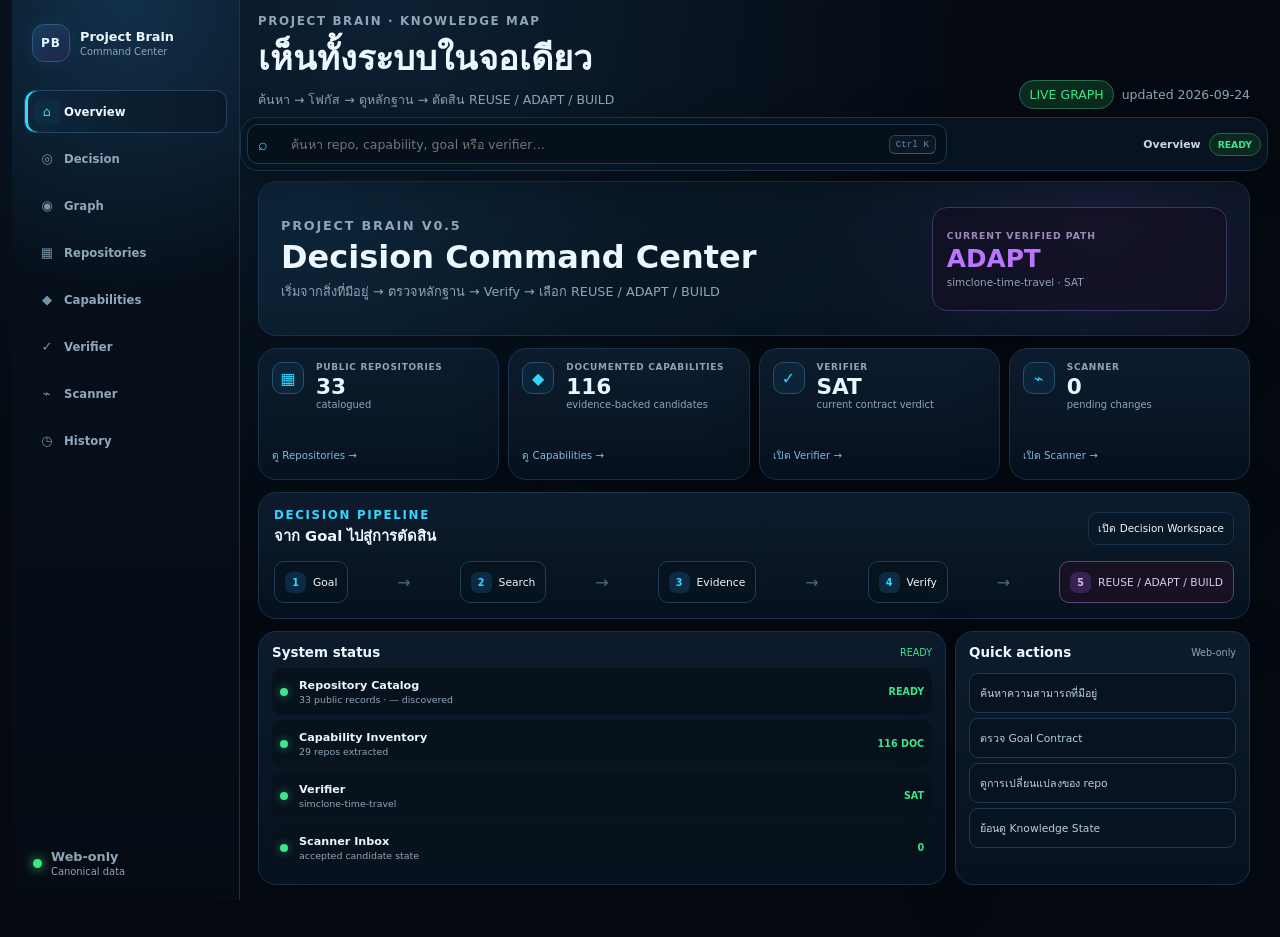
==== commit c8076d33: "feat(project-brain): add Decision Workspace V0.5.2" ====
--- a/brain/index.html
+++ b/brain/index.html
@@ -17,6 +17,7 @@
 
       <nav class="rail-nav" aria-label="Primary views">
         <button type="button" data-view-button="overview" class="active"><span>⌂</span><b>Overview</b></button>
+        <button type="button" data-view-button="decision"><span>◎</span><b>Decision</b></button>
         <button type="button" data-view-button="graph"><span>◉</span><b>Graph</b></button>
         <button type="button" data-view-button="repositories"><span>▦</span><b>Repositories</b></button>
         <button type="button" data-view-button="capabilities"><span>◆</span><b>Capabilities</b></button>
@@ -67,6 +68,7 @@
 
     <nav class="section-nav card mobile-view-nav" aria-label="Project Brain views">
       <button type="button" data-view-button="overview" class="active">Overview</button>
+      <button type="button" data-view-button="decision">Decision</button>
       <button type="button" data-view-button="graph">Graph</button>
       <button type="button" data-view-button="repositories">Repos</button>
       <button type="button" data-view-button="capabilities">Caps</button>
@@ -116,7 +118,7 @@
       <div class="overview-flow card">
         <div class="overview-flow-head">
           <div><p class="eyebrow">DECISION PIPELINE</p><h3>จาก Goal ไปสู่การตัดสิน</h3></div>
-          <button type="button" data-jump-view="graph">เปิด Knowledge Graph</button>
+          <button type="button" data-jump-view="decision">เปิด Decision Workspace</button>
         </div>
         <div class="overview-steps">
           <span><b>1</b> Goal</span><i>→</i>
@@ -140,6 +142,85 @@
           <button type="button" data-jump-view="history">ย้อนดู Knowledge State</button>
         </article>
       </div>
+    </section>
+
+
+    <section class="decision-panel" id="decision-section" data-pb-view="decision" aria-label="Project Brain Decision Workspace">
+      <div class="decision-hero card">
+        <div>
+          <p class="eyebrow">DECISION WORKSPACE V0.5.2</p>
+          <h2>Goal → Evidence → Verify → Decision</h2>
+          <p>ดูเส้นทางตัดสินใจของ Goal เดียวในจอเดียว โดยไม่สร้าง semantic claim ใหม่จาก UI</p>
+        </div>
+        <label class="decision-goal-picker">
+          <span>GOAL</span>
+          <select id="decision-goal-select" aria-label="เลือก Project Brain goal"></select>
+        </label>
+      </div>
+
+      <div class="decision-progress card" id="decision-progress" aria-label="Decision progress">
+        <article data-decision-step="goal"><small>1 · GOAL</small><b id="decision-step-goal">—</b><span>canonical graph</span></article>
+        <i>→</i>
+        <article data-decision-step="search"><small>2 · SEARCH</small><b id="decision-step-search">—</b><span>candidate sources</span></article>
+        <i>→</i>
+        <article data-decision-step="evidence"><small>3 · EVIDENCE</small><b id="decision-step-evidence">—</b><span>DOCUMENTED</span></article>
+        <i>→</i>
+        <article data-decision-step="verify"><small>4 · VERIFY</small><b id="decision-step-verify">—</b><span>SAT / VIOL / UNKNOWN</span></article>
+        <i>→</i>
+        <article data-decision-step="decision"><small>5 · DECISION</small><b id="decision-step-decision">—</b><span>REUSE / ADAPT / BUILD</span></article>
+      </div>
+
+      <div class="decision-layout">
+        <article class="decision-main card">
+          <div class="decision-section-head">
+            <div>
+              <p class="eyebrow">ACTIVE GOAL</p>
+              <h3 id="decision-goal-name">—</h3>
+              <p id="decision-goal-meta">—</p>
+            </div>
+            <span id="decision-overall" class="decision-verdict UNKNOWN">UNKNOWN</span>
+          </div>
+
+          <div class="decision-needs">
+            <h4>Needs</h4>
+            <div id="decision-needs"></div>
+          </div>
+
+          <div class="decision-candidates-head">
+            <div><h4>Candidate capabilities</h4><p>เฉพาะ candidate ที่มาจาก canonical relation หรือ verifier report</p></div>
+            <span id="decision-candidate-count">0</span>
+          </div>
+          <div id="decision-candidates" class="decision-candidates"></div>
+        </article>
+
+        <aside class="decision-side">
+          <article class="decision-result card">
+            <p class="eyebrow">VERIFIED OUTCOME</p>
+            <b id="decision-recommendation">UNKNOWN</b>
+            <span id="decision-contract-status">ยังไม่มี verifier contract</span>
+            <div class="decision-result-actions">
+              <button type="button" data-decision-action="verifier">เปิด Verifier</button>
+              <button type="button" data-decision-action="graph">ดู Graph</button>
+            </div>
+          </article>
+
+          <article class="decision-evidence card">
+            <div class="decision-side-head"><h4>Evidence readiness</h4><span id="decision-evidence-status">UNKNOWN</span></div>
+            <div id="decision-evidence-list"></div>
+          </article>
+
+          <article class="decision-next card">
+            <div class="decision-side-head"><h4>Next action</h4><span>READ-ONLY</span></div>
+            <p id="decision-next-copy">เลือก Goal เพื่อดูสถานะ</p>
+            <button type="button" data-decision-action="capabilities">ค้นหา Capabilities</button>
+          </article>
+        </aside>
+      </div>
+
+      <p class="decision-boundary card">
+        <b>UI นี้ไม่สร้าง verifier contract และไม่เปลี่ยน canonical graph.</b>
+        ถ้ายังไม่มี explicit contract ผลต้องเป็น UNKNOWN และระบบจะแสดงเฉพาะหลักฐานที่มีอยู่จริง
+      </p>
     </section>
 
     <div class="global-search-results card" id="global-search-results" hidden></div>
@@ -453,5 +534,6 @@
   <script type="module" src="./capabilities.js"></script>
   <script type="module" src="./verifier.js"></script>
   <script type="module" src="./shell.js"></script>
+  <script type="module" src="./decision.js"></script>
 </body>
 </html>
--- a/brain/style.css
+++ b/brain/style.css
@@ -1447,3 +1447,5 @@
 @media(prefers-reduced-motion:reduce){
   *,*::before,*::after{scroll-behavior:auto!important;transition-duration:.01ms!important;animation-duration:.01ms!important}
 }
+
+body:not([data-active-view="graph"]) .mobile-hint{display:none!important}
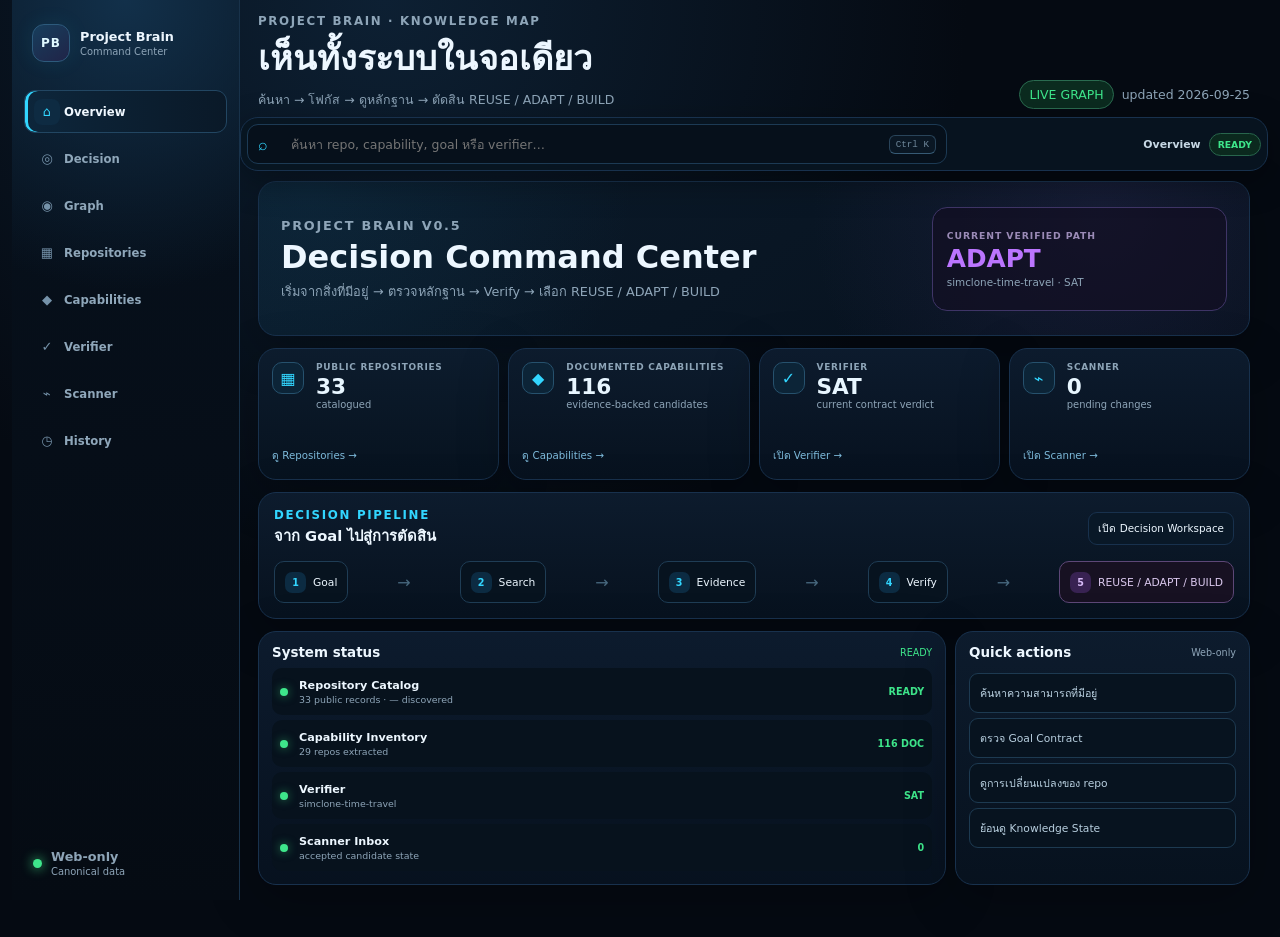
==== commit 1024fe9e: "feat(project-brain): expose Documented graph preset" ====
--- a/brain/index.html
+++ b/brain/index.html
@@ -427,6 +427,7 @@
         <span>มุมมองด่วน</span>
         <button class="preset-chip active" data-preset="all" type="button">ทั้งหมด</button>
         <button class="preset-chip" data-preset="core" type="button">Core</button>
+        <button class="preset-chip" data-preset="documented" type="button">Documented</button>
         <button class="preset-chip" data-preset="reuse" type="button">Reuse</button>
         <button class="preset-chip" data-preset="problems" type="button">Problems</button>
         <button class="preset-chip" data-preset="evidence" type="button">Evidence</button>
--- a/brain/style.css
+++ b/brain/style.css
@@ -1449,3 +1449,283 @@
 }
 
 body:not([data-active-view="graph"]) .mobile-hint{display:none!important}
+
+
+/* Decision Workspace V0.5.2 */
+.decision-panel{
+  display:grid;
+  gap:12px;
+}
+.decision-hero{
+  min-height:126px;
+  display:grid;
+  grid-template-columns:minmax(0,1.4fr) minmax(260px,.6fr);
+  gap:18px;
+  align-items:center;
+  padding:18px;
+  background:
+    radial-gradient(circle at 88% 15%,#634c9130 0,transparent 36%),
+    radial-gradient(circle at 0 0,#174e6f25 0,transparent 32%),
+    linear-gradient(145deg,#0b1b2b,#07111d);
+}
+.decision-hero h2{margin:.15rem 0 .3rem;font-size:1.35rem}
+.decision-hero p{margin:0;color:var(--muted);font-size:.76rem;line-height:1.5}
+.decision-goal-picker{
+  display:grid;
+  gap:6px;
+}
+.decision-goal-picker span{
+  color:var(--muted);
+  font-size:.58rem;
+  letter-spacing:.1em;
+  font-weight:900;
+}
+#decision-goal-select{
+  width:100%;
+  min-height:44px;
+  border:1px solid #3a4e70;
+  border-radius:11px;
+  background:#0a1422;
+  color:var(--text);
+  padding:8px 10px;
+  outline:none;
+}
+#decision-goal-select:focus{border-color:var(--purple);box-shadow:0 0 0 2px #bb75ff1f}
+
+.decision-progress{
+  display:grid;
+  grid-template-columns:repeat(9,auto);
+  align-items:center;
+  justify-content:space-between;
+  gap:7px;
+  padding:12px;
+}
+.decision-progress article{
+  min-width:130px;
+  min-height:58px;
+  display:grid;
+  align-content:center;
+  gap:2px;
+  padding:9px 10px;
+  border:1px solid #1d3950;
+  border-radius:11px;
+  background:#07131f;
+}
+.decision-progress article small{font-size:.55rem;color:var(--muted);letter-spacing:.08em;font-weight:900}
+.decision-progress article b{font-size:.78rem;color:var(--yellow)}
+.decision-progress article span{font-size:.58rem;color:#6f899b}
+.decision-progress article.SAT{border-color:#2b654c;background:#092218}
+.decision-progress article.SAT b{color:var(--green)}
+.decision-progress article.VIOL{border-color:#71333b;background:#271015}
+.decision-progress article.VIOL b{color:var(--red)}
+.decision-progress article.UNKNOWN{border-color:#5e522c}
+.decision-progress i{font-style:normal;color:#46677e}
+
+.decision-layout{
+  display:grid;
+  grid-template-columns:minmax(0,1.6fr) minmax(300px,.55fr);
+  gap:10px;
+}
+.decision-main{padding:14px;min-width:0}
+.decision-section-head{
+  display:flex;
+  justify-content:space-between;
+  align-items:flex-start;
+  gap:12px;
+  padding-bottom:11px;
+  border-bottom:1px solid #153149;
+}
+.decision-section-head h3{margin:.15rem 0;font-size:1rem}
+.decision-section-head p{margin:.2rem 0;color:var(--muted);font-size:.66rem;overflow-wrap:anywhere}
+.decision-verdict{
+  flex:0 0 auto;
+  border:1px solid var(--border);
+  border-radius:999px;
+  padding:6px 9px;
+  font-size:.62rem;
+  font-weight:900;
+}
+.decision-verdict.SAT{color:var(--green);border-color:#28654c;background:#0b291e}
+.decision-verdict.VIOL{color:var(--red);border-color:#71333b;background:#2c1116}
+.decision-verdict.UNKNOWN{color:var(--yellow);border-color:#655426;background:#2a230d}
+.decision-needs{padding:11px 0;border-bottom:1px solid #153149}
+.decision-needs h4,.decision-candidates-head h4,.decision-side h4{margin:0;font-size:.78rem}
+#decision-needs{display:flex;gap:6px;flex-wrap:wrap;margin-top:7px}
+.decision-need{
+  display:inline-grid;
+  gap:1px;
+  border:1px solid #21445d;
+  border-radius:999px;
+  background:#081827;
+  padding:6px 9px;
+  color:#cae2f1;
+  font-size:.65rem;
+}
+.decision-need small{color:var(--muted);font-size:.52rem}
+.decision-empty-inline{color:var(--muted);font-size:.65rem}
+.decision-candidates-head{
+  display:flex;
+  justify-content:space-between;
+  align-items:flex-end;
+  gap:10px;
+  margin:12px 0 8px;
+}
+.decision-candidates-head p{margin:.2rem 0 0;color:var(--muted);font-size:.62rem}
+#decision-candidate-count{
+  min-width:28px;height:28px;
+  display:grid;place-items:center;
+  border:1px solid #2a4e68;
+  border-radius:9px;
+  color:var(--cyan);
+  background:#092033;
+  font-size:.66rem;
+  font-weight:900;
+}
+.decision-candidates{display:grid;gap:8px}
+.decision-candidate{
+  border:1px solid #1b3950;
+  border-radius:12px;
+  background:#07131f;
+  padding:10px;
+}
+.decision-candidate-head{
+  display:flex;
+  justify-content:space-between;
+  align-items:flex-start;
+  gap:10px;
+}
+.decision-source{
+  display:inline-block;
+  margin-bottom:4px;
+  color:var(--purple);
+  font-size:.52rem;
+  font-weight:900;
+  letter-spacing:.08em;
+}
+.decision-candidate-head strong{display:block;font-size:.74rem;line-height:1.35}
+.decision-candidate-head small{display:block;margin-top:3px;color:var(--muted);font-size:.59rem;overflow-wrap:anywhere}
+.decision-candidate-meta{
+  display:flex;
+  gap:10px;
+  flex-wrap:wrap;
+  margin-top:8px;
+  color:var(--muted);
+  font-size:.61rem;
+}
+.decision-candidate-meta b{color:#dceaf4}
+.decision-adapt{
+  margin:.5rem 0 0;
+  border-left:2px solid #654d8d;
+  padding-left:8px;
+  color:#c7b4dd;
+  font-size:.64rem;
+  line-height:1.45;
+}
+.decision-evidence-detail{
+  margin-top:8px;
+  border-top:1px solid #142e43;
+  padding-top:7px;
+}
+.decision-evidence-detail summary{
+  cursor:pointer;
+  color:#86b8d5;
+  font-size:.62rem;
+}
+.decision-candidate-evidence{
+  margin-top:6px;
+  display:grid;
+  gap:3px;
+  padding:7px;
+  border-radius:9px;
+  background:#091725;
+}
+.decision-candidate-evidence code{color:#bde9ff;font-size:.58rem;overflow-wrap:anywhere}
+.decision-candidate-evidence span{color:var(--muted);font-size:.61rem;line-height:1.4}
+.decision-candidate-evidence.empty{color:var(--muted);font-size:.61rem}
+.decision-empty{
+  padding:20px;
+  border:1px dashed #2a455a;
+  border-radius:11px;
+  text-align:center;
+  color:var(--muted);
+  font-size:.68rem;
+}
+
+.decision-side{display:grid;gap:10px;align-content:start}
+.decision-result,.decision-evidence,.decision-next{padding:13px}
+.decision-result>b{
+  display:block;
+  margin:.2rem 0;
+  color:var(--purple);
+  font-size:1.65rem;
+}
+.decision-result>span{color:var(--muted);font-size:.63rem;line-height:1.45}
+.decision-result-actions{
+  display:grid;
+  grid-template-columns:1fr 1fr;
+  gap:6px;
+  margin-top:11px;
+}
+.decision-result-actions button,.decision-next button{
+  min-height:38px;
+  border:1px solid #20415a;
+  border-radius:9px;
+  background:#081827;
+  color:#c3dbea;
+  padding:7px 8px;
+  font-size:.63rem;
+  cursor:pointer;
+}
+.decision-result-actions button:hover,.decision-next button:hover{border-color:#326889;background:#0b2031}
+.decision-side-head{display:flex;justify-content:space-between;align-items:center;gap:8px}
+.decision-side-head>span{color:var(--muted);font-size:.58rem}
+.decision-side-head .SAT{color:var(--green)}
+.decision-side-head .UNKNOWN{color:var(--yellow)}
+#decision-evidence-list{display:grid;gap:5px;margin-top:8px}
+.decision-evidence-row{
+  display:grid;
+  grid-template-columns:8px 1fr;
+  align-items:center;
+  gap:8px;
+  min-height:42px;
+  padding:6px 7px;
+  border-radius:9px;
+  background:#07121d;
+}
+.decision-evidence-dot{width:7px;height:7px;border-radius:50%}
+.decision-evidence-dot.sat{background:var(--green);box-shadow:0 0 8px #3ee68b77}
+.decision-evidence-dot.unknown{background:var(--yellow)}
+.decision-evidence-row b{display:block;font-size:.64rem}
+.decision-evidence-row small{display:block;color:var(--muted);font-size:.55rem;margin-top:2px;overflow-wrap:anywhere}
+.decision-limit{margin:6px 0 0;color:#c7ab69;font-size:.59rem;line-height:1.4}
+.decision-side-empty{color:var(--muted);font-size:.63rem;padding:10px 0}
+.decision-next p{color:var(--muted);font-size:.65rem;line-height:1.5}
+.decision-next button{width:100%}
+.decision-boundary{
+  margin:0;
+  padding:11px 13px;
+  color:var(--muted);
+  font-size:.65rem;
+  line-height:1.5;
+}
+.decision-boundary b{color:var(--yellow)}
+
+@media(max-width:1100px){
+  .decision-progress{grid-template-columns:repeat(5,minmax(0,1fr))}
+  .decision-progress i{display:none}
+  .decision-progress article{min-width:0}
+  .decision-layout{grid-template-columns:1fr}
+  .decision-side{grid-template-columns:repeat(3,minmax(0,1fr))}
+}
+@media(max-width:760px){
+  .decision-hero{grid-template-columns:1fr}
+  .decision-progress{
+    display:flex;
+    overflow-x:auto;
+    scrollbar-width:none;
+  }
+  .decision-progress::-webkit-scrollbar{display:none}
+  .decision-progress article{flex:0 0 150px}
+  .decision-progress i{display:block;flex:0 0 auto}
+  .decision-side{grid-template-columns:1fr}
+}
